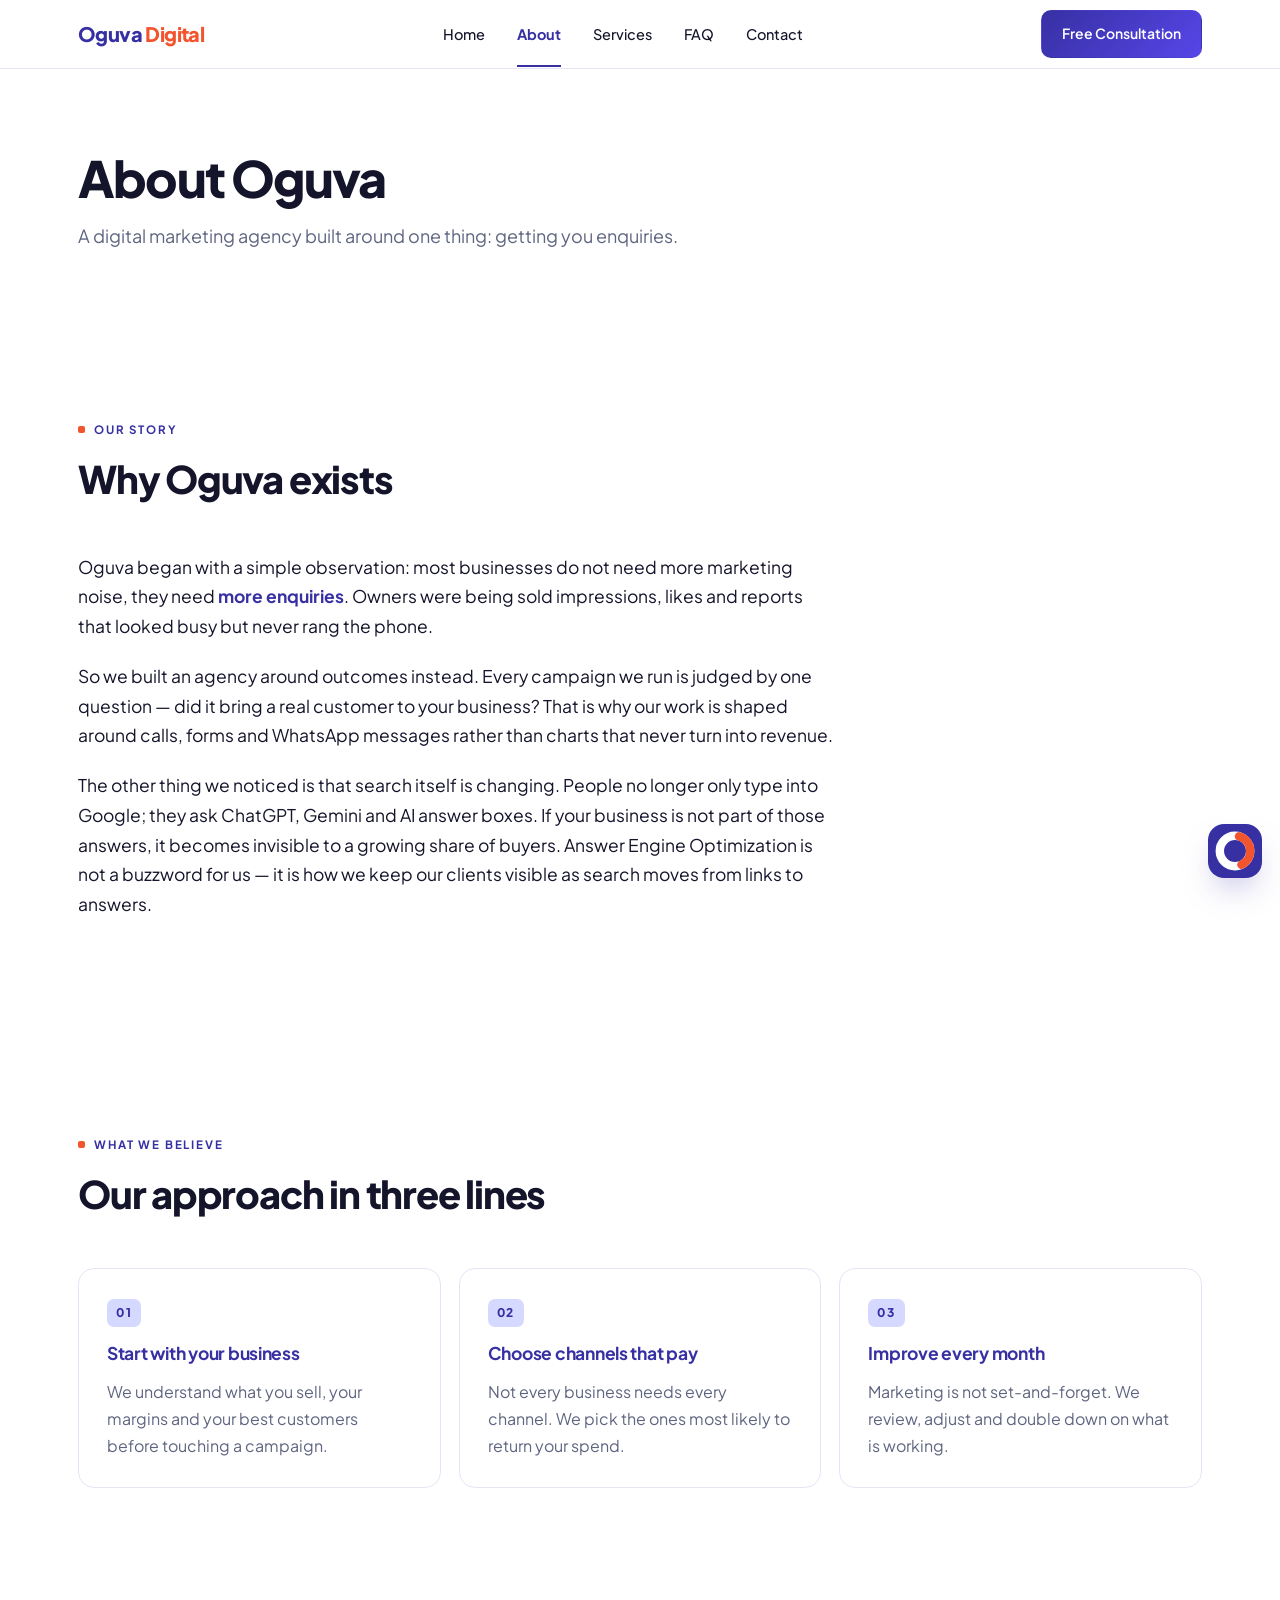
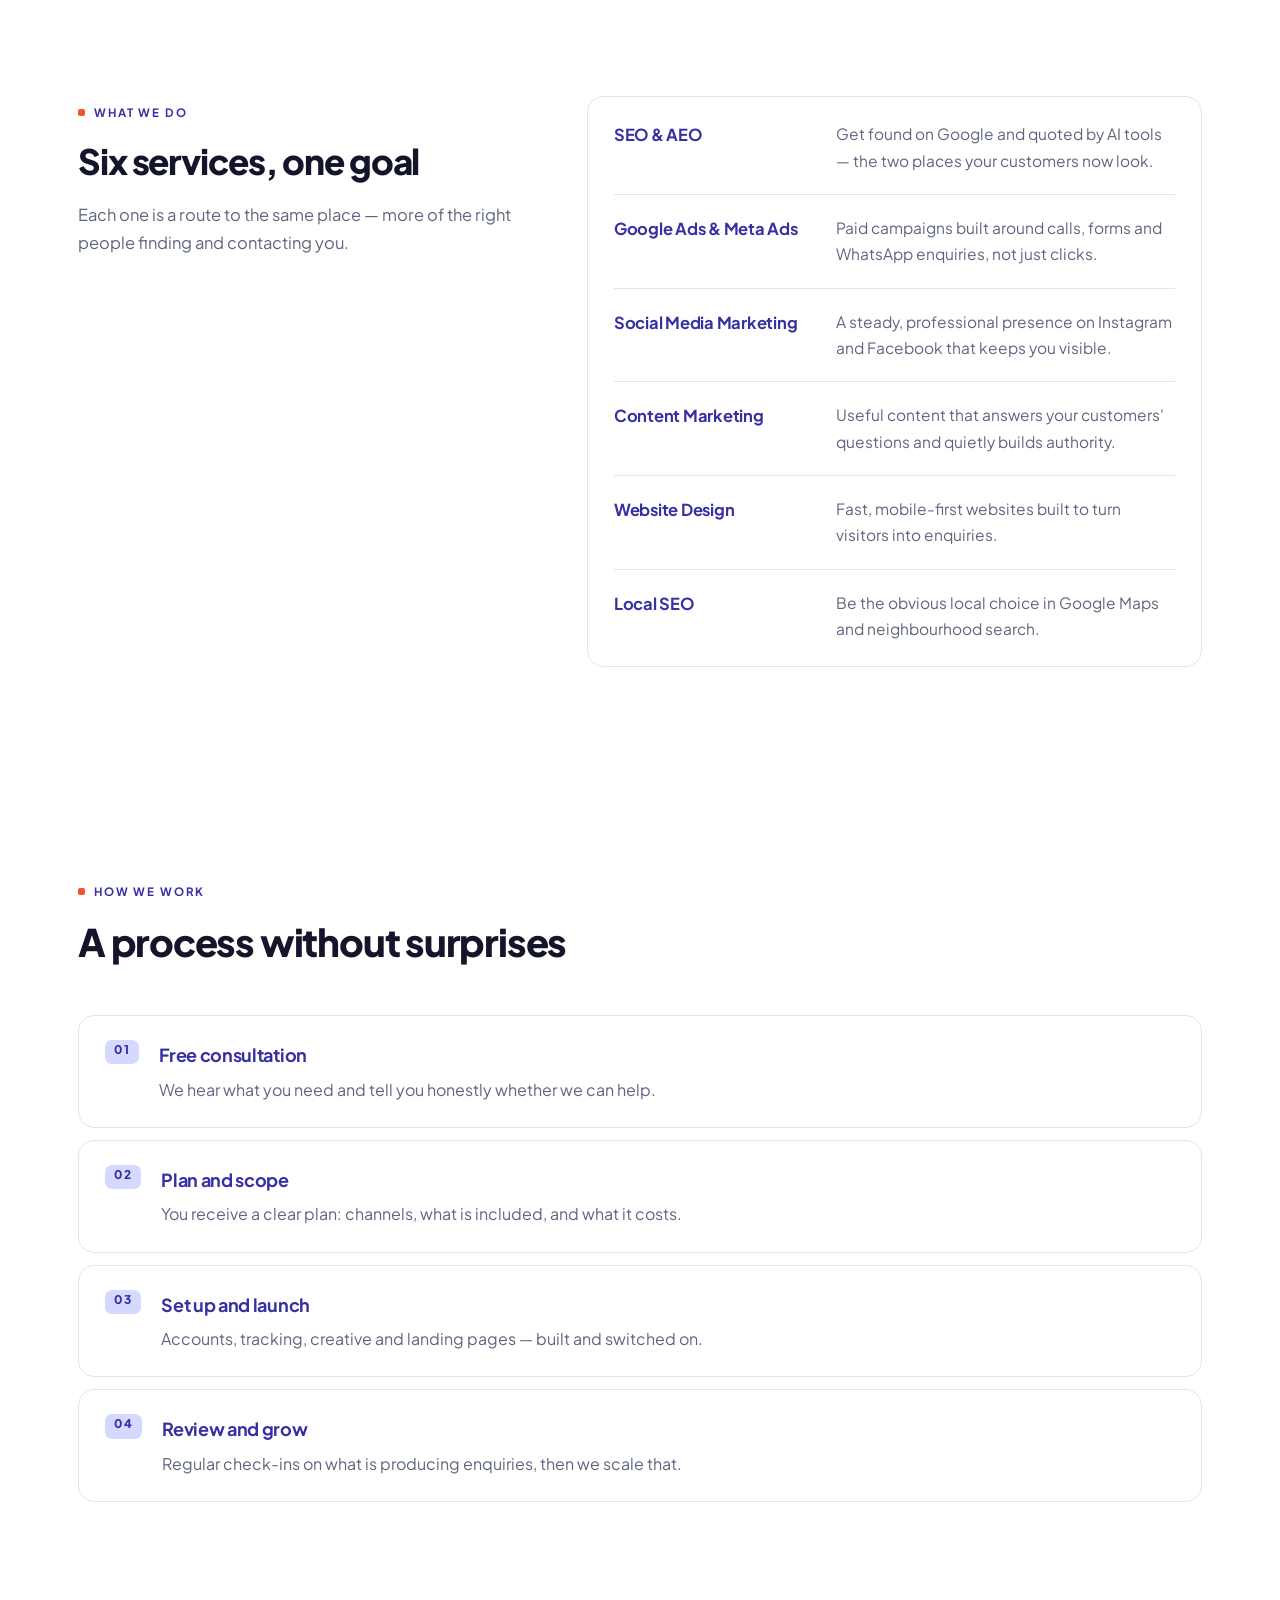
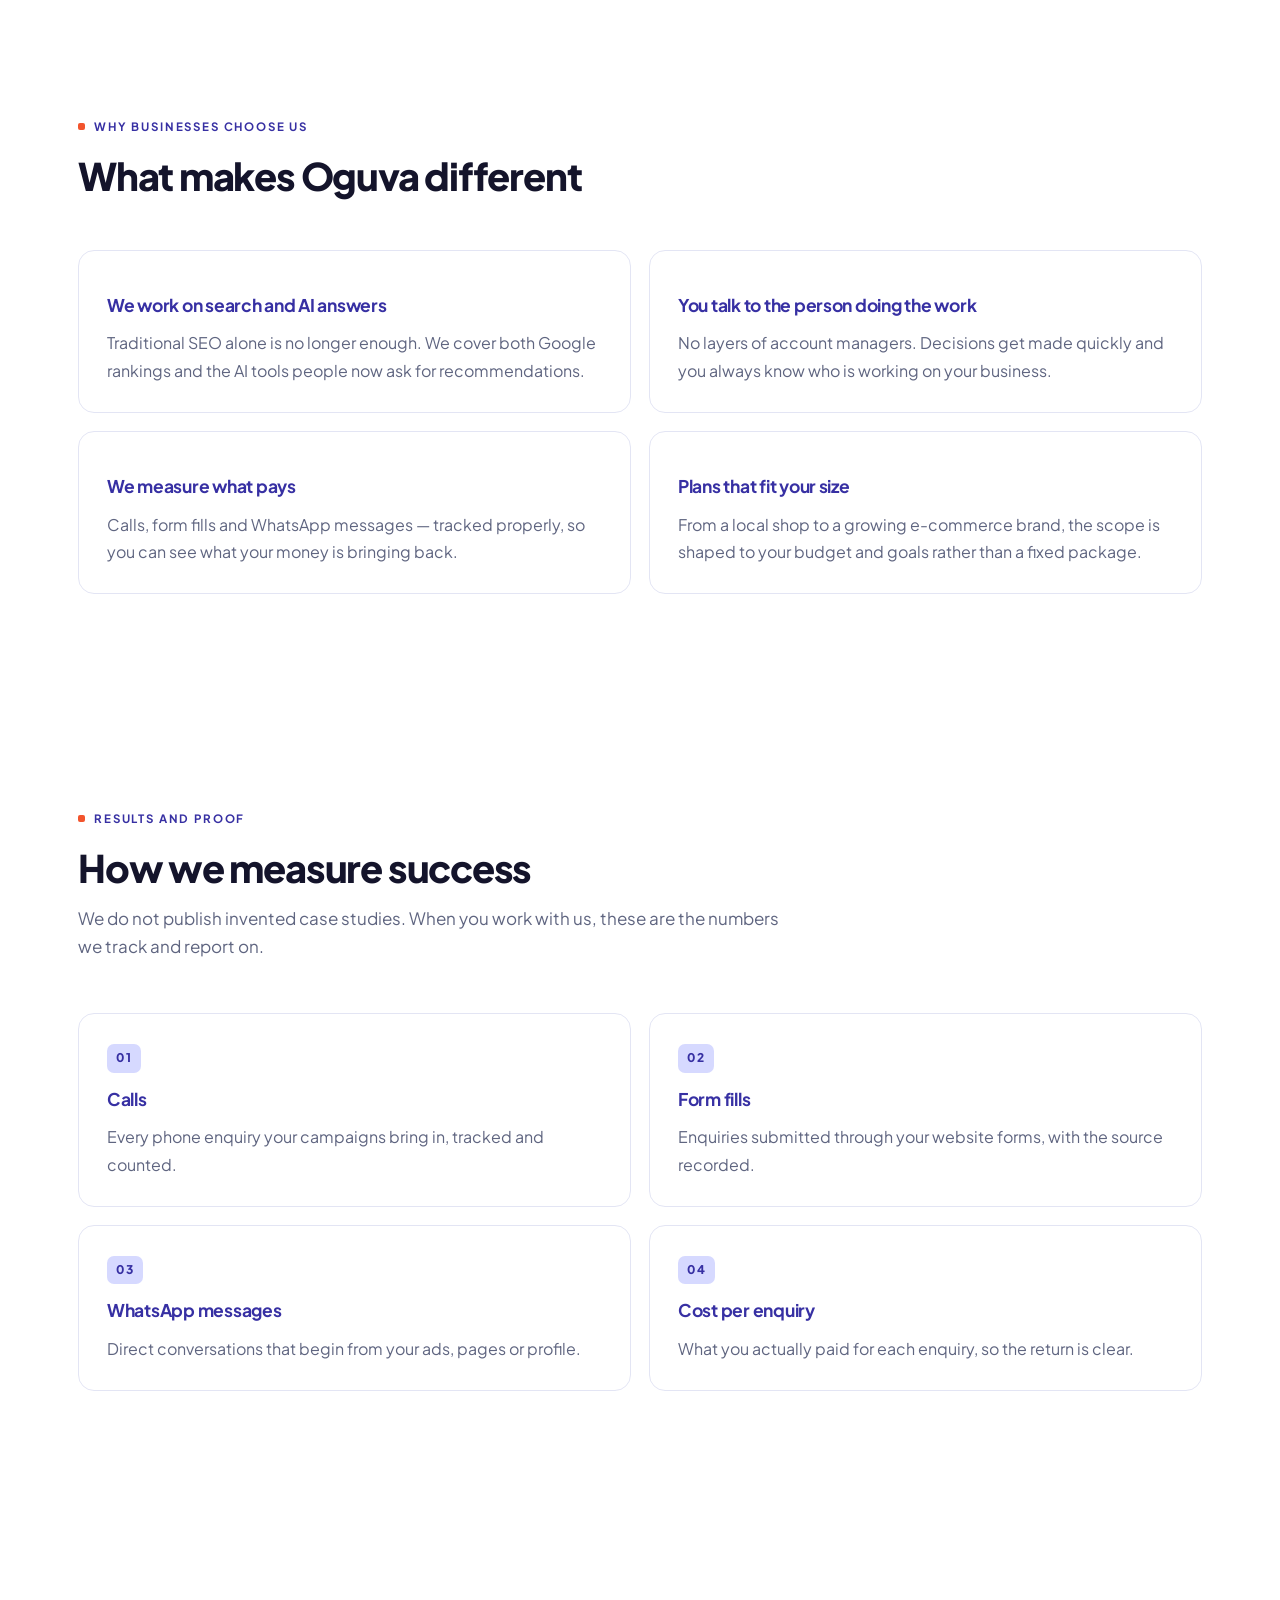
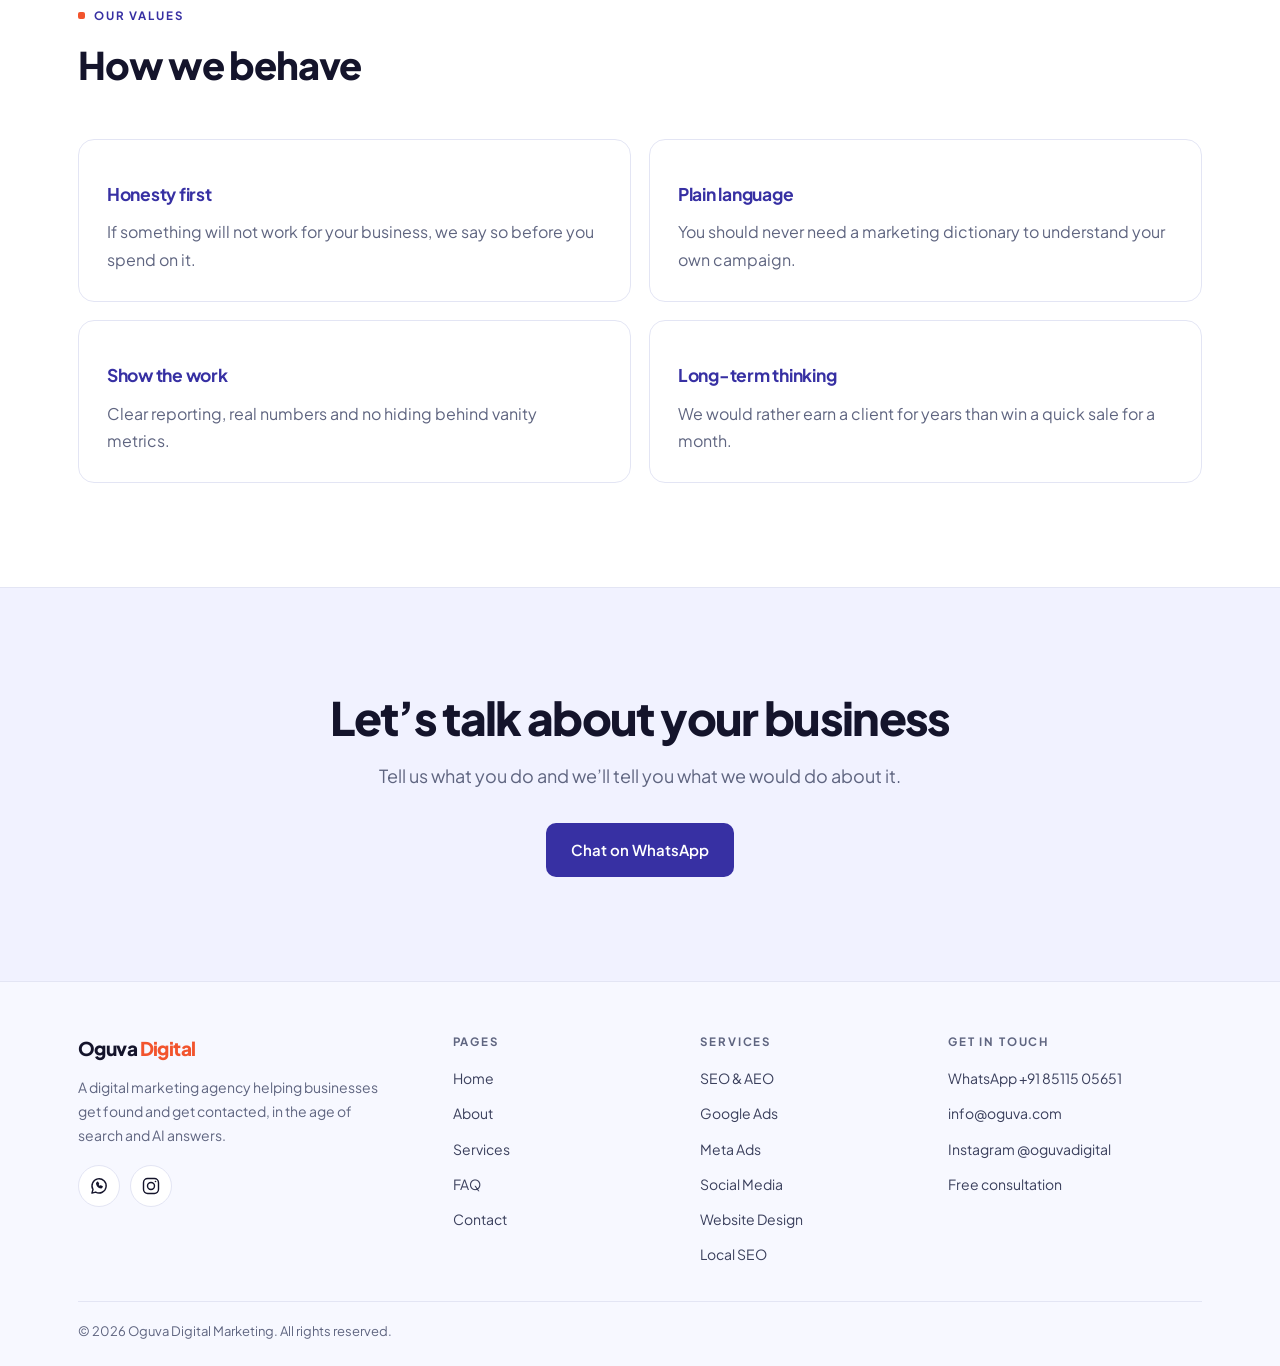
==== about.html @ 9ac82a85 "AI: small logo icon button, WhatsApp -> email, push closing details by email" ====
<!DOCTYPE html>
<html lang="en">
<head>
<!-- Google tag (gtag.js) -->
<script async src="https://www.googletagmanager.com/gtag/js?id=G-5T7Y8QN2Y7"></script>
<script>window.dataLayer=window.dataLayer||[];function gtag(){dataLayer.push(arguments);}gtag('js',new Date());gtag('config','G-5T7Y8QN2Y7');</script>

<meta charset="UTF-8">
<meta name="viewport" content="width=device-width, initial-scale=1.0">
<meta name="color-scheme" content="light">
<meta name="supported-color-schemes" content="light">
<title>About Oguva | Digital Marketing Agency</title>
<meta name="description" content="Learn about Oguva, a digital marketing agency helping businesses get more enquiries with SEO, Google Ads, Social Media and AEO.">
<meta name="robots" content="index, follow">
<link rel="canonical" href="https://oguva.com/about">
<meta name="theme-color" content="#FFFFFF">
<link rel="icon" type="image/svg+xml" href="data:image/svg+xml,%3Csvg xmlns='http://www.w3.org/2000/svg' viewBox='0 0 64 64'%3E%3Crect width='64' height='64' rx='14' fill='%233730A3'/%3E%3Ctext x='32' y='45' font-family='Arial' font-size='40' font-weight='700' text-anchor='middle' fill='%23fff'%3EO%3C/text%3E%3C/svg%3E">
<meta property="og:type" content="website">
<meta property="og:site_name" content="Oguva Digital Marketing">
<meta property="og:title" content="About Oguva | Digital Marketing Agency">
<meta property="og:description" content="Digital marketing that brings real enquiries — SEO, Google Ads, Social Media and AEO.">
<meta property="og:url" content="https://oguva.com/about">
<meta property="og:image" content="https://oguva.com/og-image.png">
<meta property="og:image:width" content="1200">
<meta property="og:image:height" content="630">
<meta property="og:image:alt" content="Oguva Digital Marketing — digital marketing that brings real enquiries">
<meta name="twitter:image" content="https://oguva.com/og-image.png">
<meta name="twitter:card" content="summary_large_image">
<meta name="twitter:title" content="About Oguva | Digital Marketing Agency">
<meta name="twitter:description" content="Digital marketing that brings real enquiries — SEO, Google Ads, Social Media and AEO.">


<script>document.documentElement.className += ' js';</script>
<style>
@font-face{font-family:'Plus Jakarta Sans';font-style:normal;font-weight:200 800;font-display:swap;src:url([data-uri]) format('woff2');}
:root{
  --green:#3730A3;        /* black - primary */
  --green-2:#4F46E5;      /* hover */
  --pista:#D6D9FF;        /* light grey accent */
  --pista-soft:#EEF0FF;   /* grey tint */
  --cream:#FFFFFF;        /* page background */
  --cream-2:#F7F8FF;
  --ink:#14142B;
  --muted:#5F6580;
  --line:#E3E5F4;
  --coral:#F2542D;
  --white:#FFFFFF;
  --maxw:1180px;
  --r:16px;
  --shadow:0 18px 44px -30px rgba(40,34,140,.38);
  color-scheme:light;
}
*{margin:0;padding:0;box-sizing:border-box}
html{scroll-behavior:smooth;background:#FFFFFF;color-scheme:light}
body{font-family:'Plus Jakarta Sans',system-ui,-apple-system,'Segoe UI',Roboto,sans-serif;color:var(--ink);background:var(--cream);line-height:1.7;-webkit-font-smoothing:antialiased;text-rendering:optimizeLegibility;overflow-x:hidden}
img{max-width:100%;height:auto;display:block}
a{color:inherit}
.wrap{max-width:var(--maxw);margin:0 auto;padding:0 28px}
.page{display:none}

/* ---------- nav ---------- */
.nav{position:sticky;top:0;z-index:60;background:var(--cream);border-bottom:1px solid var(--line);transition:box-shadow .3s}
.nav.scrolled{box-shadow:0 10px 28px -26px rgba(55,48,163,.55)}
.nav-in{display:flex;align-items:center;justify-content:space-between;height:68px;max-width:var(--maxw);margin:0 auto;padding:0 28px;gap:20px}
.brand{font-weight:800;font-size:20px;letter-spacing:-.03em;color:var(--green);text-decoration:none;white-space:nowrap}
.brand i{font-style:normal;color:var(--coral)}
.links{display:flex;gap:32px;list-style:none;align-items:center}
.links a{color:var(--ink);text-decoration:none;font-size:14.5px;font-weight:500;transition:color .2s;white-space:nowrap;position:relative}
.links a:hover{color:var(--green)}
.links a.active{color:var(--green);font-weight:700}
.links a.active::after{content:"";position:absolute;left:0;right:0;bottom:-24px;height:2px;background:var(--green)}
.m-cta{display:none}
.burger{display:none}

/* ---------- buttons ---------- */
.btn{display:inline-flex;align-items:center;justify-content:center;gap:9px;padding:13px 24px;border-radius:10px;font-weight:600;font-size:15px;text-decoration:none;border:1px solid transparent;cursor:pointer;font-family:inherit;transition:background .2s,color .2s,border-color .2s,transform .2s,box-shadow .2s}
.btn-primary{background:linear-gradient(135deg,#3730A3,#5646E8);color:#fff}
.btn-primary:hover{background:linear-gradient(135deg,#4338CA,#6B5CF0);transform:translateY(-1px);box-shadow:0 14px 30px -18px rgba(55,48,163,.7)}
.btn-ghost{background:var(--white);border-color:var(--line);color:var(--green)}
.btn-ghost:hover{background:var(--pista-soft);border-color:var(--pista);transform:translateY(-1px)}
.btn-light{background:var(--green);color:#fff}
.btn-light:hover{background:var(--green-2);transform:translateY(-1px);box-shadow:0 14px 30px -18px rgba(0,0,0,.6)}
.btns{display:flex;gap:12px;flex-wrap:wrap}

/* ---------- hero ---------- */
.hero{padding:82px 0 52px}
.hero-grid{display:grid;grid-template-columns:1.04fr .96fr;gap:62px;align-items:center}
.eyebrow{display:inline-flex;align-items:center;gap:9px;font-size:11.5px;font-weight:700;letter-spacing:.16em;text-transform:uppercase;color:var(--green);margin-bottom:18px}
.eyebrow::before{content:"";width:7px;height:7px;border-radius:2px;background:var(--coral);display:block}
h1.display{font-size:clamp(36px,5vw,60px);line-height:1.05;letter-spacing:-.036em;font-weight:800;color:var(--ink)}
.hero p.lead{font-size:18px;color:var(--muted);max-width:520px;margin:22px 0 32px}
.hero-photo{position:relative;padding:7px;border-radius:24px;background:var(--white);border:1px solid var(--line);box-shadow:var(--shadow);will-change:transform}
.hero-photo img{width:100%;height:auto;border-radius:18px}

/* ---------- trust strip ---------- */
.strip{padding:0 0 8px}
.strip-card{max-width:var(--maxw);margin:-36px auto 0;padding:0 28px;position:relative;z-index:5}
.strip-row{display:grid;grid-template-columns:repeat(4,1fr);background:var(--white);border:1px solid var(--line);border-radius:var(--r);box-shadow:var(--shadow);overflow:hidden}
.strip-row>div{padding:26px 20px;text-align:center;border-right:1px solid var(--line)}
.strip-row>div:last-child{border-right:0}
.strip-row b{display:block;font-size:23px;font-weight:800;letter-spacing:-.03em;color:var(--green)}
.strip-row span{color:var(--muted);font-size:13.5px}
.strip-note{max-width:var(--maxw);margin:16px auto 0;padding:0 28px;font-size:13px;color:var(--muted);text-align:center}

/* ---------- sections ---------- */
.section{padding:104px 0}
.sec-head{max-width:720px;margin-bottom:52px}
.sec-head.center{margin:0 auto 52px;text-align:center}
.sec-head h2{font-size:clamp(26px,3.1vw,38px);line-height:1.14;letter-spacing:-.032em;font-weight:800;color:var(--ink)}
.sec-head p{color:var(--muted);margin-top:14px;font-size:17px}
.split{display:grid;grid-template-columns:.85fr 1.15fr;gap:54px}
.split h2{font-size:clamp(25px,2.9vw,35px);line-height:1.15;letter-spacing:-.032em;font-weight:800;color:var(--ink)}

/* ---------- service list ---------- */
.svc-list{list-style:none;background:var(--white);border:1px solid var(--line);border-radius:var(--r);padding:4px 26px}
.svc-list li{border-bottom:1px solid var(--line)}
.svc-list li:last-child{border-bottom:0}
.svc-list a{display:grid;grid-template-columns:200px 1fr;gap:22px;padding:20px 0;text-decoration:none;color:inherit;transition:padding-left .3s}
.svc-list a:hover{padding-left:8px}
.svc-list h3{font-size:16.5px;font-weight:700;letter-spacing:-.015em;color:var(--green)}
.svc-list p{color:var(--muted);font-size:15.5px}

/* ---------- service tabs (one service at a time) ---------- */
.svc-tabs{display:flex;flex-wrap:wrap;gap:10px;margin-bottom:24px}
.svc-tab{font-family:inherit;font-size:14.5px;font-weight:600;padding:11px 18px;border-radius:999px;border:1px solid var(--line);background:var(--white);color:var(--ink);cursor:pointer;transition:background .2s,color .2s,border-color .2s,transform .2s}
.svc-tab:hover{background:var(--pista-soft);border-color:var(--pista);transform:translateY(-1px)}
.svc-tab.active{background:var(--green);color:#fff;border-color:var(--green)}
.svc-panel{display:none;background:var(--white);border:1px solid var(--line);border-radius:var(--r);padding:34px;box-shadow:var(--shadow)}
.svc-panel.active{display:block;animation:panelIn .45s cubic-bezier(.2,.7,.2,1) both}
@keyframes panelIn{from{opacity:0;transform:translateY(12px)}to{opacity:1;transform:none}}
.svc-panel .n,.svc-block .n,.step .n,.block .k{display:inline-block;font-size:12px;font-weight:800;letter-spacing:.14em;color:var(--green);background:var(--pista);border-radius:7px;padding:4px 9px}
.svc-panel h3{font-size:clamp(22px,2.5vw,29px);letter-spacing:-.03em;font-weight:800;margin:14px 0 12px;color:var(--green)}
.svc-panel p{color:var(--muted);max-width:660px;font-size:17px}
.svc-panel ul{list-style:none;display:grid;gap:12px;margin:22px 0 28px}
.svc-panel li{border:1px solid var(--line);border-radius:12px;padding:16px 18px;background:#F7F8FF}
.svc-panel li b{display:block;font-size:15.5px;font-weight:700;color:var(--ink);margin-bottom:5px}
.svc-panel li span{color:var(--muted);font-size:14.5px;line-height:1.65}

/* ---------- steps ---------- */
.steps{display:grid;gap:12px}
.step{display:grid;grid-template-columns:auto 1fr;gap:20px;padding:24px 26px;background:var(--white);border:1px solid var(--line);border-radius:var(--r);transition:box-shadow .3s,transform .3s,border-color .3s}
.step:hover{box-shadow:var(--shadow);transform:translateY(-3px);border-color:var(--pista)}
.step .n{padding-top:0;align-self:start}
.step h3{font-size:18px;letter-spacing:-.018em;margin-bottom:5px;color:var(--green)}
.step p{color:var(--muted)}

/* ---------- blocks ---------- */
.cols2{display:grid;grid-template-columns:1fr 1fr;gap:18px}
.cols3{display:grid;grid-template-columns:repeat(3,1fr);gap:18px}
.block{background:var(--white);border:1px solid var(--line);border-radius:var(--r);padding:28px;transition:box-shadow .3s,transform .3s,border-color .3s}
.block:hover{box-shadow:var(--shadow);transform:translateY(-3px);border-color:var(--pista)}
.block h3{font-size:17.5px;letter-spacing:-.015em;margin:12px 0 9px;color:var(--green)}
.block p{color:var(--muted);font-size:16px}

/* ---------- prose ---------- */
.prose p{color:var(--ink);font-size:17.5px;margin-bottom:20px}
.prose p:last-child{margin-bottom:0}
.prose strong{color:var(--green)}

/* ---------- founder ---------- */
.founder{display:grid;grid-template-columns:220px 1fr;gap:40px;align-items:start;background:var(--white);border:1px solid var(--line);border-radius:var(--r);padding:34px;box-shadow:var(--shadow)}
.founder-photo{width:100%;aspect-ratio:1/1;object-fit:cover;border-radius:14px;border:1px solid var(--line);display:block}
.chip-link{display:inline-flex;align-items:center;gap:8px;margin-top:18px;padding:9px 16px;border:1px solid var(--line);border-radius:999px;text-decoration:none;font-size:14px;font-weight:600;color:var(--green);background:var(--cream);transition:.2s}
.chip-link:hover{background:var(--pista-soft);border-color:var(--pista)}
.chip-link svg{width:16px;height:16px;fill:currentColor}

/* ---------- page header ---------- */
.phead{padding:82px 0 58px}
.phead h1{font-size:clamp(30px,4.1vw,50px);letter-spacing:-.036em;line-height:1.07;font-weight:800;color:var(--ink)}
.phead p{color:var(--muted);font-size:18px;max-width:640px;margin-top:16px}

/* ---------- faq ---------- */
.faq{max-width:840px;display:grid;gap:12px}
.q{background:var(--white);border:1px solid var(--line);border-radius:14px;padding:0 26px;transition:box-shadow .3s,border-color .3s}
.q:hover{border-color:var(--pista)}
.q.open{box-shadow:var(--shadow);border-color:var(--pista)}
.q button{width:100%;background:none;border:0;font-family:inherit;font-size:17.5px;font-weight:700;color:var(--green);padding:22px 0;cursor:pointer;display:flex;justify-content:space-between;gap:20px;text-align:left;letter-spacing:-.018em}
.q .pm{flex:0 0 auto;width:26px;height:26px;border-radius:50%;background:var(--pista);color:var(--green);display:grid;place-items:center;font-weight:700;font-size:17px;transition:transform .3s}
.q.open .pm{transform:rotate(45deg)}
.a{max-height:0;overflow:hidden;transition:max-height .38s cubic-bezier(.2,.7,.2,1)}
.a p{padding:0 0 24px;color:var(--muted);max-width:680px}

/* ---------- contact ---------- */
.contact-grid{display:grid;grid-template-columns:.85fr 1.15fr;gap:54px;align-items:start}
.contact-card{background:var(--white);border:1px solid var(--line);border-radius:var(--r);padding:34px;box-shadow:var(--shadow)}
.cinfo{display:grid;gap:20px;margin-top:28px}
.cinfo b{display:block;font-size:11.5px;letter-spacing:.16em;text-transform:uppercase;color:var(--muted);font-weight:700;margin-bottom:4px}
.cinfo a{text-decoration:none;font-size:17px;font-weight:600;color:var(--green)}
.cinfo a:hover{color:var(--green-2)}
.form label{display:block;font-size:11.5px;font-weight:700;letter-spacing:.12em;text-transform:uppercase;color:var(--muted);margin:18px 0 7px}
.form input,.form textarea{width:100%;padding:13px 15px;border:1px solid var(--line);border-radius:10px;font-size:16.5px;font-family:inherit;color:var(--ink);background:var(--cream);transition:border-color .2s,background .2s,box-shadow .2s}
.form input:focus,.form textarea:focus{outline:none;border-color:var(--green);background:#fff;box-shadow:0 0 0 3px rgba(168,213,186,.45)}
.form textarea{resize:vertical;min-height:96px}
.form .btn{margin-top:26px;width:100%}
.hp{position:absolute;left:-9999px;width:1px;height:1px;opacity:0}
.note{font-size:13px;color:var(--muted);margin-top:13px}

/* ---------- cta band ---------- */
.band{background:#F1F2FF;color:var(--ink);padding:104px 0;text-align:center;border-top:1px solid var(--line)}
.band h2{font-size:clamp(27px,3.7vw,46px);letter-spacing:-.036em;line-height:1.1;font-weight:800;max-width:760px;margin:0 auto 18px}
.band p{color:var(--muted);font-size:18px;margin-bottom:32px}
.band .btns{justify-content:center}

/* ---------- footer ---------- */
.footer{background:#F7F8FF;border-top:1px solid var(--line);color:var(--ink);padding:50px 0 24px}
.fgrid{display:grid;grid-template-columns:1.6fr 1fr 1fr 1.2fr;gap:36px}
.footer h4{font-size:11.5px;letter-spacing:.16em;text-transform:uppercase;color:var(--muted);margin-bottom:13px;font-weight:700}
.footer ul{list-style:none;display:grid;gap:8px}
.footer a{color:#3A3F5C;text-decoration:none;font-size:14px;transition:color .2s}
.footer a:hover{color:var(--green)}
.fbrand{font-weight:800;font-size:19px;letter-spacing:-.03em;margin-bottom:12px;color:var(--ink)}
.fbrand i{font-style:normal;color:var(--coral)}
.fabout{color:var(--muted);font-size:14px;max-width:300px}
.fbot{border-top:1px solid var(--line);margin-top:34px;padding-top:18px;display:flex;justify-content:space-between;gap:14px;flex-wrap:wrap;color:var(--muted);font-size:13px}

/* ---------- bottom tab bar ---------- */
.tabbar{display:none}

/* ---------- motion ---------- */
.js .reveal{opacity:0;transform:translateY(20px);transition:opacity .8s cubic-bezier(.2,.7,.2,1),transform .8s cubic-bezier(.2,.7,.2,1)}
.js .reveal.in{opacity:1;transform:none}
.page-anim{animation:pageIn .5s cubic-bezier(.2,.7,.2,1) both}
@keyframes pageIn{from{opacity:0;transform:translateY(10px)}to{opacity:1;transform:none}}
@media (prefers-reduced-motion:reduce){
  .js .reveal{opacity:1;transform:none;transition:none}
  .page-anim{animation:none}
  .svc-panel.active{animation:none}
  html{scroll-behavior:auto}
}

/* ---------- responsive ---------- */
@media (max-width:1000px){
  .hero-grid{grid-template-columns:1fr;gap:44px}
  .split,.contact-grid{grid-template-columns:1fr;gap:34px}
  .cols3{grid-template-columns:1fr 1fr}
  .fgrid{grid-template-columns:1fr 1fr}
}
@media (max-width:768px){
  .hero{padding:54px 0 40px}
  .section{padding:70px 0}
  .band{padding:76px 0}
  .cols2,.cols3{grid-template-columns:1fr}
  .strip-row{grid-template-columns:1fr 1fr}
  .strip-row>div:nth-child(2n){border-right:0}
  .strip-row>div:nth-child(-n+2){border-bottom:1px solid var(--line)}
  .svc-list{padding:2px 20px}
  .svc-list a{grid-template-columns:1fr;gap:5px}
  .svc-tab{font-size:13.5px;padding:9px 14px}
  .svc-panel{padding:24px 20px}
  .step{grid-template-columns:auto 1fr;gap:14px;padding:20px}
  .founder{grid-template-columns:1fr;gap:24px;padding:24px 20px}
  .founder-photo{max-width:180px}
  .contact-card{padding:24px 20px}
  .q{padding:0 20px}
  .links{display:none}
  .burger{display:none}
  .nav .cta-btn{display:inline-flex;padding:9px 15px;font-size:13.5px}
  .nav-in{height:60px}
  .brand{font-size:18px}
  body{padding-bottom:74px}
  .tabbar{display:grid;grid-template-columns:repeat(5,1fr);position:fixed;left:0;right:0;bottom:0;z-index:70;background:var(--cream);border-top:1px solid var(--line);padding:7px 4px calc(7px + env(safe-area-inset-bottom))}
  .tabbar a{display:flex;flex-direction:column;align-items:center;gap:3px;text-decoration:none;color:var(--muted);font-size:10px;font-weight:500;padding:3px 0;transition:color .2s}
  .tabbar a.active{color:var(--green);font-weight:700}
  .tabbar svg{width:23px;height:23px;stroke:currentColor;fill:none;stroke-width:1.7;stroke-linecap:round;stroke-linejoin:round;transition:stroke-width .2s}
  .tabbar a.active svg{stroke-width:2.2}
  .fgrid{grid-template-columns:1fr 1fr;gap:26px 18px}
  .fgrid>div:first-child{grid-column:1/-1}
  .fgrid>div:last-child{grid-column:1/-1}
  .footer{padding:40px 0 20px}
  .footer ul{gap:7px}
  .fbot{margin-top:26px;padding-top:16px}
}


.vid-grid{display:grid;grid-template-columns:1fr auto;gap:64px;align-items:center}
.vid-copy h2{font-size:clamp(26px,3.1vw,38px);line-height:1.14;letter-spacing:-.032em;font-weight:800;color:var(--ink);margin:14px 0}
.vid-copy p{color:var(--muted);font-size:17px;margin-bottom:28px;max-width:440px}
.vid-box{width:min(340px,100%);aspect-ratio:9/16;border-radius:32px;overflow:hidden;box-shadow:var(--shadow);border:1px solid var(--line);background:#14142B}
.vid-box video{width:100%;height:100%;object-fit:cover;display:block}
@media(max-width:860px){.vid-grid{grid-template-columns:1fr;gap:34px;justify-items:center;text-align:center}.vid-copy p{margin-left:auto;margin-right:auto}}
#ai-btn{position:fixed;right:18px;bottom:22px;z-index:900;border:0;padding:0;background:none;cursor:pointer;line-height:0;border-radius:18px;box-shadow:0 16px 34px -14px rgba(55,48,163,.6);transition:transform .18s}
#ai-btn:hover{transform:translateY(-2px)}#ai-btn svg{display:block;border-radius:16px}
#ai-panel{position:fixed;right:20px;bottom:92px;z-index:901;width:min(390px,calc(100vw - 24px));height:min(580px,calc(100vh - 140px));background:#fff;border:1px solid var(--line);border-radius:24px;box-shadow:0 30px 80px -30px rgba(40,34,140,.5);display:none;flex-direction:column;overflow:hidden}
#ai-panel.open{display:flex}
.ai-h{padding:16px 18px;background:#F7F8FF;border-bottom:1px solid var(--line);display:flex;justify-content:space-between;align-items:center;font-weight:800}
.ai-h small{display:block;font-weight:500;color:var(--muted);font-size:12px;margin-top:2px}
.ai-h button{border:0;background:none;font-size:26px;cursor:pointer;color:var(--muted);line-height:1}
#ai-log{flex:1;overflow:auto;padding:16px;display:flex;flex-direction:column;gap:10px}
.ai-m{max-width:86%;padding:11px 14px;border-radius:16px;font-size:14.5px;line-height:1.5;white-space:pre-wrap}
.ai-m.bot{background:#F1F2FF;align-self:flex-start;border-bottom-left-radius:4px}
.ai-m.me{background:linear-gradient(135deg,#3730A3,#5646E8);color:#fff;align-self:flex-end;border-bottom-right-radius:4px}
.ai-q{display:flex;flex-wrap:wrap;gap:8px}
.ai-q button{border:1px solid var(--line);background:#fff;border-radius:999px;padding:8px 12px;font-family:inherit;font-weight:600;font-size:13px;color:var(--green);cursor:pointer}
#ai-form{display:flex;gap:8px;padding:12px;border-top:1px solid var(--line)}
#ai-in{flex:1;min-width:0;border:1px solid var(--line);border-radius:14px;padding:12px 14px;font-family:inherit;font-size:16px;outline:0}
#ai-in:focus{border-color:var(--green-2)}
#ai-form button{border:0;border-radius:14px;background:var(--green);color:#fff;padding:0 18px;font-family:inherit;font-weight:700;cursor:pointer}
#ai-wa{padding:10px 12px 0}#ai-plan{width:100%;border:0;border-radius:14px;background:#25D366;color:#fff;font-family:inherit;font-weight:700;font-size:14px;padding:11px 12px;cursor:pointer}#ai-plan:hover{filter:brightness(.95)}.ai-n{font-size:11.5px;color:var(--muted);text-align:center;padding:0 12px 10px}
@media(max-width:860px){#ai-btn{bottom:92px;right:16px}#ai-panel{right:12px;bottom:158px;height:min(560px,calc(100vh - 230px))}}
.fsocial{display:flex;gap:10px;margin-top:18px}
.fsocial a{width:42px;height:42px;border-radius:50%;border:1px solid var(--line);background:#fff;display:inline-flex;align-items:center;justify-content:center;color:var(--ink);transition:background .2s,color .2s,border-color .2s,transform .2s}
.fsocial a:hover{background:var(--green);color:#fff;border-color:var(--green);transform:translateY(-2px)}
.fsocial svg{width:20px;height:20px;fill:none;stroke:currentColor;stroke-width:1.7;stroke-linecap:round;stroke-linejoin:round}
</style>
</head>
<body data-cur="about">
    <nav class="nav" id="nav">
        <div class="nav-in">
            <a class="brand" href="/" data-page="home">Oguva<i> Digital</i></a>
            <ul class="links" id="navlinks">
                <li><a href="/" data-page="home">Home</a></li>
                <li><a href="/about" data-page="about">About</a></li>
                <li><a href="/services" data-page="services">Services</a></li>
                <li><a href="/faq" data-page="faq">FAQ</a></li>
                <li><a href="/contact" data-page="contact">Contact</a></li>
                <li class="m-cta"><a href="https://wa.me/918511505651" target="_blank">Free Consultation</a></li>
            </ul>
            <a href="https://wa.me/918511505651" class="btn btn-primary cta-btn" target="_blank" style="padding:11px 20px;font-size:14px">Free Consultation</a>
            <button class="burger" type="button" aria-label="Open menu" aria-expanded="false" aria-controls="navlinks"><span></span><span></span><span></span></button>
        </div>
    </nav>

<main>
<div class="page" id="page-about" style="display:block">
        <header class="phead">
            <div class="wrap">
                <h1>About Oguva</h1>
                <p>A digital marketing agency built around one thing: getting you enquiries.</p>
            </div>
        </header>

        <section class="section">
            <div class="wrap">
                <div class="sec-head reveal"><span class="eyebrow">Our story</span><h2>Why Oguva exists</h2></div>
                <div class="prose reveal" style="max-width:760px">
                    <p>Oguva began with a simple observation: most businesses do not need more marketing noise, they need <strong>more enquiries</strong>. Owners were being sold impressions, likes and reports that looked busy but never rang the phone.</p>
                    <p>So we built an agency around outcomes instead. Every campaign we run is judged by one question &mdash; did it bring a real customer to your business? That is why our work is shaped around calls, forms and WhatsApp messages rather than charts that never turn into revenue.</p>
                    <p>The other thing we noticed is that search itself is changing. People no longer only type into Google; they ask ChatGPT, Gemini and AI answer boxes. If your business is not part of those answers, it becomes invisible to a growing share of buyers. Answer Engine Optimization is not a buzzword for us &mdash; it is how we keep our clients visible as search moves from links to answers.</p>
                </div>
            </div>
        </section>

        <section class="section soft">
            <div class="wrap">
                <div class="sec-head reveal"><span class="eyebrow">What we believe</span><h2>Our approach in three lines</h2></div>
                <div class="cols3">
                    <div class="block reveal"><span class="k">01</span><h3>Start with your business</h3><p>We understand what you sell, your margins and your best customers before touching a campaign.</p></div>
                    <div class="block reveal"><span class="k">02</span><h3>Choose channels that pay</h3><p>Not every business needs every channel. We pick the ones most likely to return your spend.</p></div>
                    <div class="block reveal"><span class="k">03</span><h3>Improve every month</h3><p>Marketing is not set-and-forget. We review, adjust and double down on what is working.</p></div>
                </div>
            </div>
        </section>

        <section class="section">
            <div class="wrap split">
                <div class="reveal"><span class="eyebrow">What we do</span><h2>Six services, one goal</h2><p style="color:var(--muted);margin-top:20px;font-size:16.5px">Each one is a route to the same place &mdash; more of the right people finding and contacting you.</p></div>
                <ul class="svc-list reveal">
                    <li><a href="/services#seo" data-page="services" data-svc="seo"><h3>SEO &amp; AEO</h3><p>Get found on Google and quoted by AI tools — the two places your customers now look.</p></a></li>
                    <li><a href="/services#ads" data-page="services" data-svc="ads"><h3>Google Ads &amp; Meta Ads</h3><p>Paid campaigns built around calls, forms and WhatsApp enquiries, not just clicks.</p></a></li>
                    <li><a href="/services#social" data-page="services" data-svc="social"><h3>Social Media Marketing</h3><p>A steady, professional presence on Instagram and Facebook that keeps you visible.</p></a></li>
                    <li><a href="/services#content" data-page="services" data-svc="content"><h3>Content Marketing</h3><p>Useful content that answers your customers' questions and quietly builds authority.</p></a></li>
                    <li><a href="/services#web" data-page="services" data-svc="web"><h3>Website Design</h3><p>Fast, mobile-first websites built to turn visitors into enquiries.</p></a></li>
                    <li><a href="/services#local" data-page="services" data-svc="local"><h3>Local SEO</h3><p>Be the obvious local choice in Google Maps and neighbourhood search.</p></a></li>
                </ul>
            </div>
        </section>

        <section class="section soft">
            <div class="wrap">
                <div class="sec-head reveal"><span class="eyebrow">How we work</span><h2>A process without surprises</h2></div>
                <div class="steps reveal">
                    <div class="step"><div class="n">01</div><div><h3>Free consultation</h3><p>We hear what you need and tell you honestly whether we can help.</p></div></div>
                    <div class="step"><div class="n">02</div><div><h3>Plan and scope</h3><p>You receive a clear plan: channels, what is included, and what it costs.</p></div></div>
                    <div class="step"><div class="n">03</div><div><h3>Set up and launch</h3><p>Accounts, tracking, creative and landing pages &mdash; built and switched on.</p></div></div>
                    <div class="step"><div class="n">04</div><div><h3>Review and grow</h3><p>Regular check-ins on what is producing enquiries, then we scale that.</p></div></div>
                </div>
            </div>
        </section>

        <section class="section">
            <div class="wrap">
                <div class="sec-head reveal"><span class="eyebrow">Why businesses choose us</span><h2>What makes Oguva different</h2></div>
                <div class="cols2">
                    <div class="block reveal"><h3>We work on search and AI answers</h3><p>Traditional SEO alone is no longer enough. We cover both Google rankings and the AI tools people now ask for recommendations.</p></div>
                    <div class="block reveal"><h3>You talk to the person doing the work</h3><p>No layers of account managers. Decisions get made quickly and you always know who is working on your business.</p></div>
                    <div class="block reveal"><h3>We measure what pays</h3><p>Calls, form fills and WhatsApp messages &mdash; tracked properly, so you can see what your money is bringing back.</p></div>
                    <div class="block reveal"><h3>Plans that fit your size</h3><p>From a local shop to a growing e-commerce brand, the scope is shaped to your budget and goals rather than a fixed package.</p></div>
                </div>
            </div>
        </section>

        <section class="section">
            <div class="wrap">
                <div class="sec-head reveal">
                    <span class="eyebrow">Results and proof</span>
                    <h2>How we measure success</h2>
                    <p>We do not publish invented case studies. When you work with us, these are the numbers we track and report on.</p>
                </div>
                <div class="cols2">
                    <div class="block reveal"><span class="k">01</span><h3>Calls</h3><p>Every phone enquiry your campaigns bring in, tracked and counted.</p></div>
                    <div class="block reveal"><span class="k">02</span><h3>Form fills</h3><p>Enquiries submitted through your website forms, with the source recorded.</p></div>
                    <div class="block reveal"><span class="k">03</span><h3>WhatsApp messages</h3><p>Direct conversations that begin from your ads, pages or profile.</p></div>
                    <div class="block reveal"><span class="k">04</span><h3>Cost per enquiry</h3><p>What you actually paid for each enquiry, so the return is clear.</p></div>
                </div>
            </div>
        </section>

                <section class="section">
            <div class="wrap">
                <div class="sec-head reveal"><span class="eyebrow">Our values</span><h2>How we behave</h2></div>
                <div class="cols2">
                    <div class="block reveal"><h3>Honesty first</h3><p>If something will not work for your business, we say so before you spend on it.</p></div>
                    <div class="block reveal"><h3>Plain language</h3><p>You should never need a marketing dictionary to understand your own campaign.</p></div>
                    <div class="block reveal"><h3>Show the work</h3><p>Clear reporting, real numbers and no hiding behind vanity metrics.</p></div>
                    <div class="block reveal"><h3>Long-term thinking</h3><p>We would rather earn a client for years than win a quick sale for a month.</p></div>
                </div>
            </div>
        </section>

        <section class="band">
            <div class="wrap reveal">
                <h2>Let&rsquo;s talk about your business</h2>
                <p>Tell us what you do and we&rsquo;ll tell you what we would do about it.</p>
                <div class="btns"><a class="btn btn-light" href="https://wa.me/918511505651" target="_blank">Chat on WhatsApp</a></div>
            </div>
        </section>
</div>
</main>

    <footer class="footer">
        <div class="wrap">
            <div class="fgrid">
                <div>
                    <div class="fbrand">Oguva<i> Digital</i></div>
                    <p class="fabout">A digital marketing agency helping businesses get found and get contacted, in the age of search and AI answers.</p>
                    <div class="fsocial"><a href="https://wa.me/918511505651" target="_blank" rel="noopener" aria-label="Chat with Oguva on WhatsApp"><svg viewBox="0 0 24 24" aria-hidden="true"><path d="M3.5 20.5l1.3-4.3A8.5 8.5 0 1 1 8 19.3z"/><path d="M9.2 8.6c.2 2.6 2.6 5.1 5.4 5.6l1.2-1.3-2-1-.9.8c-1-.4-1.9-1.3-2.3-2.3l.8-.9-1-2z"/></svg></a><a href="https://www.instagram.com/oguvadigital" target="_blank" rel="noopener" aria-label="Oguva on Instagram"><svg viewBox="0 0 24 24" aria-hidden="true"><rect x="3" y="3" width="18" height="18" rx="5"/><circle cx="12" cy="12" r="4.2"/><circle cx="17.4" cy="6.6" r="1" fill="currentColor" stroke="none"/></svg></a></div>
                </div>
                <div>
                    <h4>Pages</h4>
                    <ul>
                        <li><a href="/" data-page="home">Home</a></li>
                        <li><a href="/about" data-page="about">About</a></li>
                        <li><a href="/services" data-page="services">Services</a></li>
                        <li><a href="/faq" data-page="faq">FAQ</a></li>
                        <li><a href="/contact" data-page="contact">Contact</a></li>
                    </ul>
                </div>
                <div>
                    <h4>Services</h4>
                    <ul>
                        <li><a href="/services#seo" data-page="services" data-svc="seo">SEO &amp; AEO</a></li>
                        <li><a href="/services" data-page="services">Google Ads</a></li>
                        <li><a href="/services" data-page="services">Meta Ads</a></li>
                        <li><a href="/services" data-page="services">Social Media</a></li>
                        <li><a href="/services#web" data-page="services" data-svc="web">Website Design</a></li>
                        <li><a href="/services#local" data-page="services" data-svc="local">Local SEO</a></li>
                    </ul>
                </div>
                <div>
                    <h4>Get in touch</h4>
                    <ul>
                        <li><a href="https://wa.me/918511505651" target="_blank">WhatsApp +91 85115 05651</a></li>
                        <li><a href="mailto:info@oguva.com">info@oguva.com</a></li>
                        <li><a href="https://www.instagram.com/oguvadigital" target="_blank" rel="noopener">Instagram @oguvadigital</a></li>
                        <li><a href="/contact" data-page="contact">Free consultation</a></li>
                    </ul>
                </div>
            </div>
            <div class="fbot">
                <span>&copy; 2026 Oguva Digital Marketing. All rights reserved.</span>
            </div>
        </div>
    </footer>
    <nav class="tabbar" aria-label="Sections">
        <a href="/" data-page="home" aria-label="Home"><svg viewBox="0 0 24 24"><path d="M3 10.6L12 3.2l9 7.4"/><path d="M5.6 9.6V20a1 1 0 0 0 1 1h10.8a1 1 0 0 0 1-1V9.6"/></svg><span>Home</span></a>
        <a href="/about" data-page="about" aria-label="About"><svg viewBox="0 0 24 24"><circle cx="12" cy="12" r="9"/><path d="M12 11.2v5"/><circle cx="12" cy="7.9" r=".9" fill="currentColor" stroke="none"/></svg><span>About</span></a>
        <a href="/services" data-page="services" aria-label="Services"><svg viewBox="0 0 24 24"><rect x="3.2" y="3.2" width="7.2" height="7.2" rx="1.6"/><rect x="13.6" y="3.2" width="7.2" height="7.2" rx="1.6"/><rect x="3.2" y="13.6" width="7.2" height="7.2" rx="1.6"/><rect x="13.6" y="13.6" width="7.2" height="7.2" rx="1.6"/></svg><span>Services</span></a>
        <a href="/faq" data-page="faq" aria-label="FAQ"><svg viewBox="0 0 24 24"><circle cx="12" cy="12" r="9"/><path d="M9.4 9.4a2.6 2.6 0 1 1 3.3 2.5c-.5.2-.8.6-.8 1.2v.4"/><circle cx="12" cy="16.8" r=".9" fill="currentColor" stroke="none"/></svg><span>FAQ</span></a>
        <a href="/contact" data-page="contact" aria-label="Contact"><svg viewBox="0 0 24 24"><rect x="3" y="5.2" width="18" height="13.6" rx="2.6"/><path d="M3.6 6.6l8.4 5.6 8.4-5.6"/></svg><span>Contact</span></a>
    </nav>

    <button id="ai-btn" type="button" aria-expanded="false" aria-controls="ai-panel" aria-label="Ask Oguva AI"><svg viewBox="0 0 64 64" width="54" height="54" aria-hidden="true"><rect width="64" height="64" rx="16" fill="#3730A3"/><circle cx="32" cy="32" r="18" fill="none" stroke="#ffffff" stroke-width="10"/><path d="M36.7 14.6 A18 18 0 0 1 39.6 48.3" fill="none" stroke="#F2542D" stroke-width="10" stroke-linecap="round"/></svg></button>
<div id="ai-panel" role="dialog" aria-label="Oguva AI assistant"><div class="ai-h"><div style="display:flex;align-items:center;gap:10px"><svg viewBox="0 0 64 64" width="30" height="30" aria-hidden="true"><rect width="64" height="64" rx="16" fill="#3730A3"/><circle cx="32" cy="32" r="18" fill="none" stroke="#ffffff" stroke-width="10"/><path d="M36.7 14.6 A18 18 0 0 1 39.6 48.3" fill="none" stroke="#F2542D" stroke-width="10" stroke-linecap="round"/></svg><div>Ask Oguva<small>AI assistant</small></div></div><button id="ai-x" type="button" aria-label="Close">&times;</button></div><div id="ai-log"></div><form id="ai-form"><input id="ai-in" maxlength="1000" placeholder="Type your question" autocomplete="off" aria-label="Your question"><button type="submit">Send</button></form><div id="ai-wa"><button id="ai-plan" type="button">Email this to Oguva</button></div><div class="ai-n">AI can make mistakes. For exact quotes, email us at info@oguva.com.</div></div>
<script>
(function(){var b=document.getElementById('ai-btn'),p=document.getElementById('ai-panel'),log=document.getElementById('ai-log'),f=document.getElementById('ai-form'),inp=document.getElementById('ai-in'),hist=[],busy=false;
function add(t,c){var d=document.createElement('div');d.className='ai-m '+c;d.textContent=t;log.appendChild(d);log.scrollTop=log.scrollHeight;return d}
function open(o){p.classList.toggle('open',o);b.setAttribute('aria-expanded',o);if(o){if(!log.children.length){add("Hi! I'm Oguva's AI assistant. Ask me about our services, how we work, or how to get started. Aap Hindi mein bhi pooch sakte ho.",'bot');var q=document.createElement('div');q.className='ai-q';['What services do you offer?','How long do results take?','How does pricing work?'].forEach(function(t){var x=document.createElement('button');x.type='button';x.textContent=t;x.onclick=function(){q.remove();send(t)};q.appendChild(x)});log.appendChild(q)}inp.focus()}}
b.onclick=function(){open(!p.classList.contains('open'))};document.getElementById('ai-x').onclick=function(){open(false)};
function send(t){t=t.trim();if(busy||!t)return;busy=true;add(t,'me');hist.push({role:'user',content:t});var w=add('Typing...','bot');
fetch('/api/chat',{method:'POST',headers:{'Content-Type':'application/json'},body:JSON.stringify({messages:hist.slice(-30)})}).then(function(r){return r.json().then(function(j){if(!r.ok)throw j;return j})}).then(function(j){w.textContent=j.reply;hist.push({role:'assistant',content:j.reply})}).catch(function(e){w.textContent=(e&&e.message)?e.message:"Sorry, I couldn't answer just now. Please email us at info@oguva.com.";hist.pop()}).then(function(){busy=false;log.scrollTop=log.scrollHeight})}
f.onsubmit=function(e){e.preventDefault();var t=inp.value;inp.value='';send(t)};
function waPlan(){var L=[];for(var i=0;i<hist.length;i++){L.push((hist[i].role==='user'?'Me: ':'Oguva AI: ')+hist[i].content)}return "Hi Oguva! Here is my requirement from your website chat:\n\n"+L.join("\n\n")+"\n\nPlease share the plan and next steps.";}document.getElementById('ai-plan').onclick=function(){var txt=hist.length?waPlan():"Hi Oguva! I would like a plan for my business.";window.location.href='mailto:info@oguva.com?subject='+encodeURIComponent('New enquiry from oguva.com')+'&body='+encodeURIComponent(txt);};document.addEventListener('keydown',function(e){if(e.key==='Escape')open(false)})})();
</script>
<script>
    (function(){
      var cur = document.body.getAttribute('data-cur') || 'home';
      document.querySelectorAll('[data-page]').forEach(function(a){
        a.classList.toggle('active', a.getAttribute('data-page') === cur);
      });
      var curEl = document.getElementById('page-' + cur);
      if(curEl) curEl.classList.add('page-anim');
      document.addEventListener('click', function(e){
        var a = e.target.closest ? e.target.closest('a[data-svc]') : null;
        if(!a || cur !== 'services' || a.getAttribute('href').indexOf('/services') !== 0) return;
        e.preventDefault();
        selectService(a.getAttribute('data-svc'));
        history.replaceState(null, '', '#' + a.getAttribute('data-svc'));
        window.scrollTo(0, 0);
      });

      var reduce = window.matchMedia && window.matchMedia('(prefers-reduced-motion: reduce)').matches;

      /* count-up for the stat numbers */
      function countUp(el){
        if(reduce || !el || el.getAttribute('data-done')) return;
        el.setAttribute('data-done','1');
        var txt = el.textContent, nums = txt.match(/\d+/g);
        if(!nums) return;
        var start = performance.now(), dur = 950;
        (function frame(t){
          var p = Math.min((t - start) / dur, 1), e = 1 - Math.pow(1 - p, 3), i = 0;
          el.textContent = txt.replace(/\d+/g, function(){ return Math.round(+nums[i++] * e); });
          if(p < 1) requestAnimationFrame(frame); else el.textContent = txt;
        })(performance.now());
      }

      var n = document.getElementById('nav'), b = n.querySelector('.burger');
      function set(o){ n.classList.toggle('open', o); b.setAttribute('aria-expanded', o); }
      b.addEventListener('click', function(){ set(!n.classList.contains('open')); });
      document.addEventListener('keydown', function(e){ if(e.key === 'Escape') set(false); });
      window.addEventListener('resize', function(){ if(innerWidth > 768) set(false); });

      /* nav gains depth once you scroll */
      window.addEventListener('scroll', function(){
        n.classList.toggle('scrolled', window.scrollY > 12);
      }, {passive:true});

      var els = document.querySelectorAll('.reveal');
      if(!reduce){
        els.forEach(function(el){
          var sibs = Array.prototype.filter.call(el.parentElement.children, function(c){ return c.classList.contains('reveal'); });
          el.style.transitionDelay = Math.min(sibs.indexOf(el), 6) * 80 + 'ms';
        });
      }
      if('IntersectionObserver' in window){
        var io = new IntersectionObserver(function(en){
          en.forEach(function(x){
            if(x.isIntersecting){
              x.target.classList.add('in');
              if(x.target.hasAttribute('data-count')) countUp(x.target);
              io.unobserve(x.target);
            }
          });
        }, {threshold:0, rootMargin:'0px 0px -40px 0px'});
        els.forEach(function(e){ io.observe(e); });
      } else {
        els.forEach(function(e){ e.classList.add('in'); });
        document.querySelectorAll('[data-count]').forEach(countUp);
      }
      setTimeout(function(){
        els.forEach(function(e){ e.classList.add('in'); });
        document.querySelectorAll('[data-count]').forEach(countUp);
      }, 1600);

      /* gentle parallax on the hero photo */
      var hp = document.querySelector('#page-home .hero-photo');
      if(hp && !reduce){
        window.addEventListener('scroll', function(){
          var y = window.scrollY;
          if(y < 820) hp.style.transform = 'translateY(' + (y * 0.05).toFixed(1) + 'px)';
        }, {passive:true});
      }

      /* ---- service tabs: show one service at a time ---- */
      function selectService(k){
        document.querySelectorAll('.svc-tab').forEach(function(x){ x.classList.toggle('active', x.getAttribute('data-svc') === k); });
        document.querySelectorAll('.svc-panel').forEach(function(p){ p.classList.toggle('active', p.id === 'svc-' + k); });
      }
      document.querySelectorAll('.svc-tab').forEach(function(t){
        t.addEventListener('click', function(){ selectService(t.getAttribute('data-svc')); });
      });

      document.querySelectorAll('.q button').forEach(function(btn){
        btn.addEventListener('click', function(){
          var item = btn.parentElement, a = item.querySelector('.a'), open = item.classList.toggle('open');
          btn.setAttribute('aria-expanded', open);
          a.style.maxHeight = open ? (a.scrollHeight + 'px') : '0';
        });
      });

      window.sendEnquiry = function(e){
        e.preventDefault();
        if(document.getElementById('f-website').value.trim() !== ''){ return false; }
        var name = document.getElementById('f-name').value.trim(),
            phone = document.getElementById('f-phone').value.trim(),
            email = document.getElementById('f-email').value.trim(),
            msg = document.getElementById('f-msg').value.trim(),
            text = 'Hello Oguva!\n\nName: ' + name + '\nMobile: ' + phone;
        if(email){ text += '\nEmail: ' + email; }
        text += '\nMessage: ' + msg;
        window.open('https://wa.me/918511505651?text=' + encodeURIComponent(text), '_blank');
        return false;
      };

      var hh = location.hash.slice(1);
      if(cur === 'services' && hh && document.getElementById('svc-' + hh)){ selectService(hh); }
    })();
    </script>
</body>
</html>
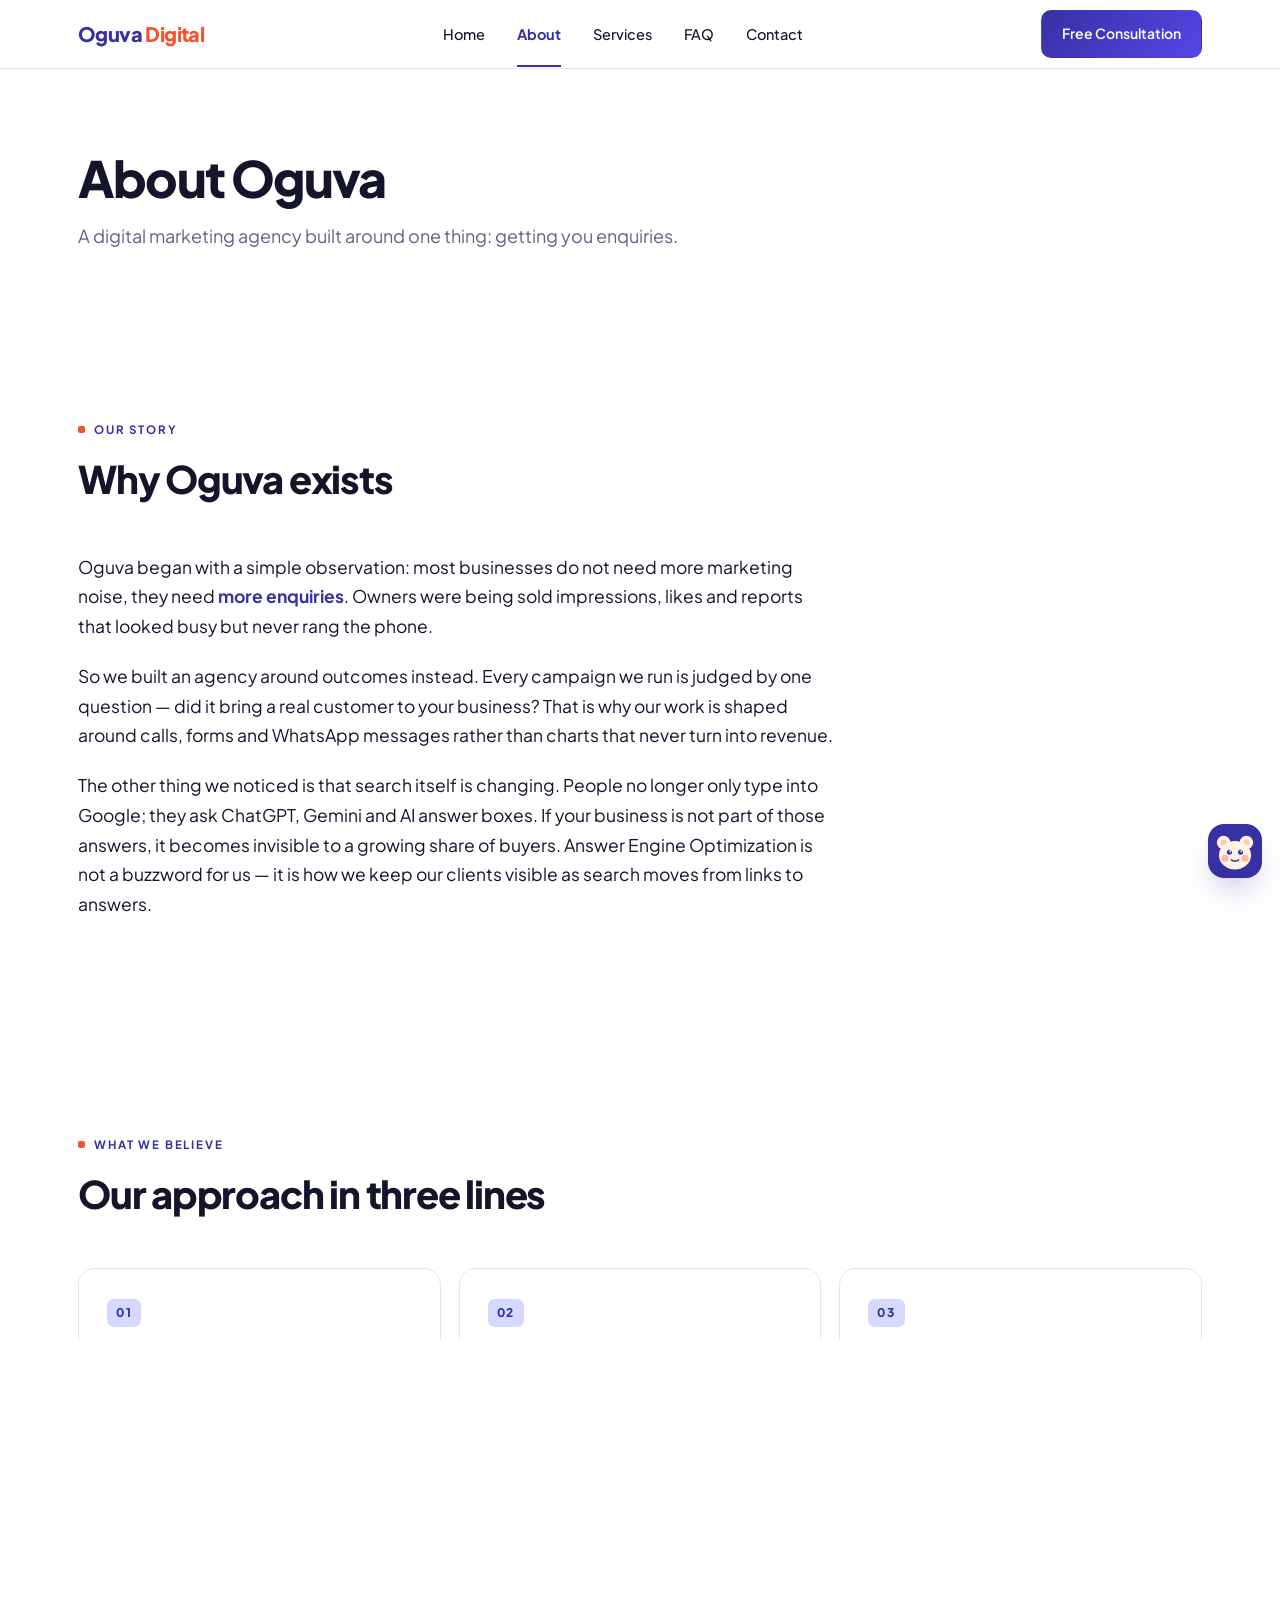
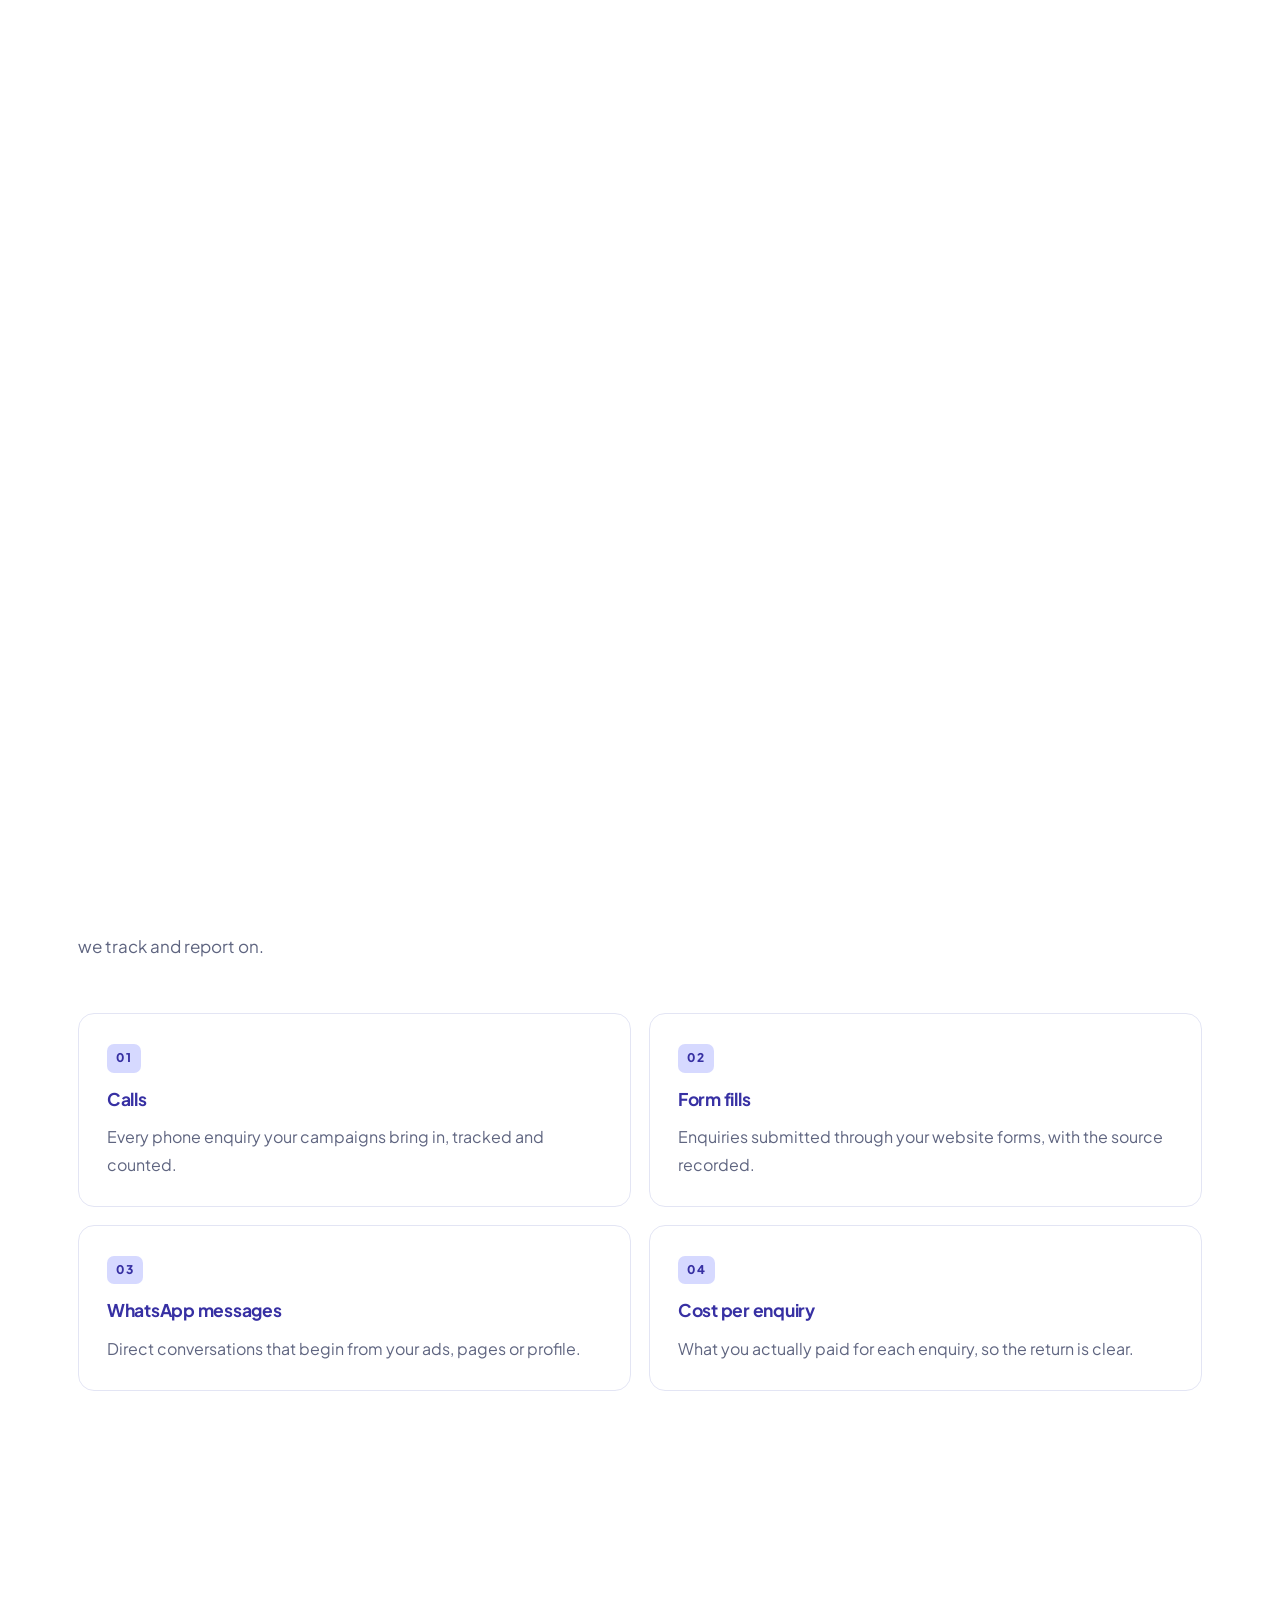
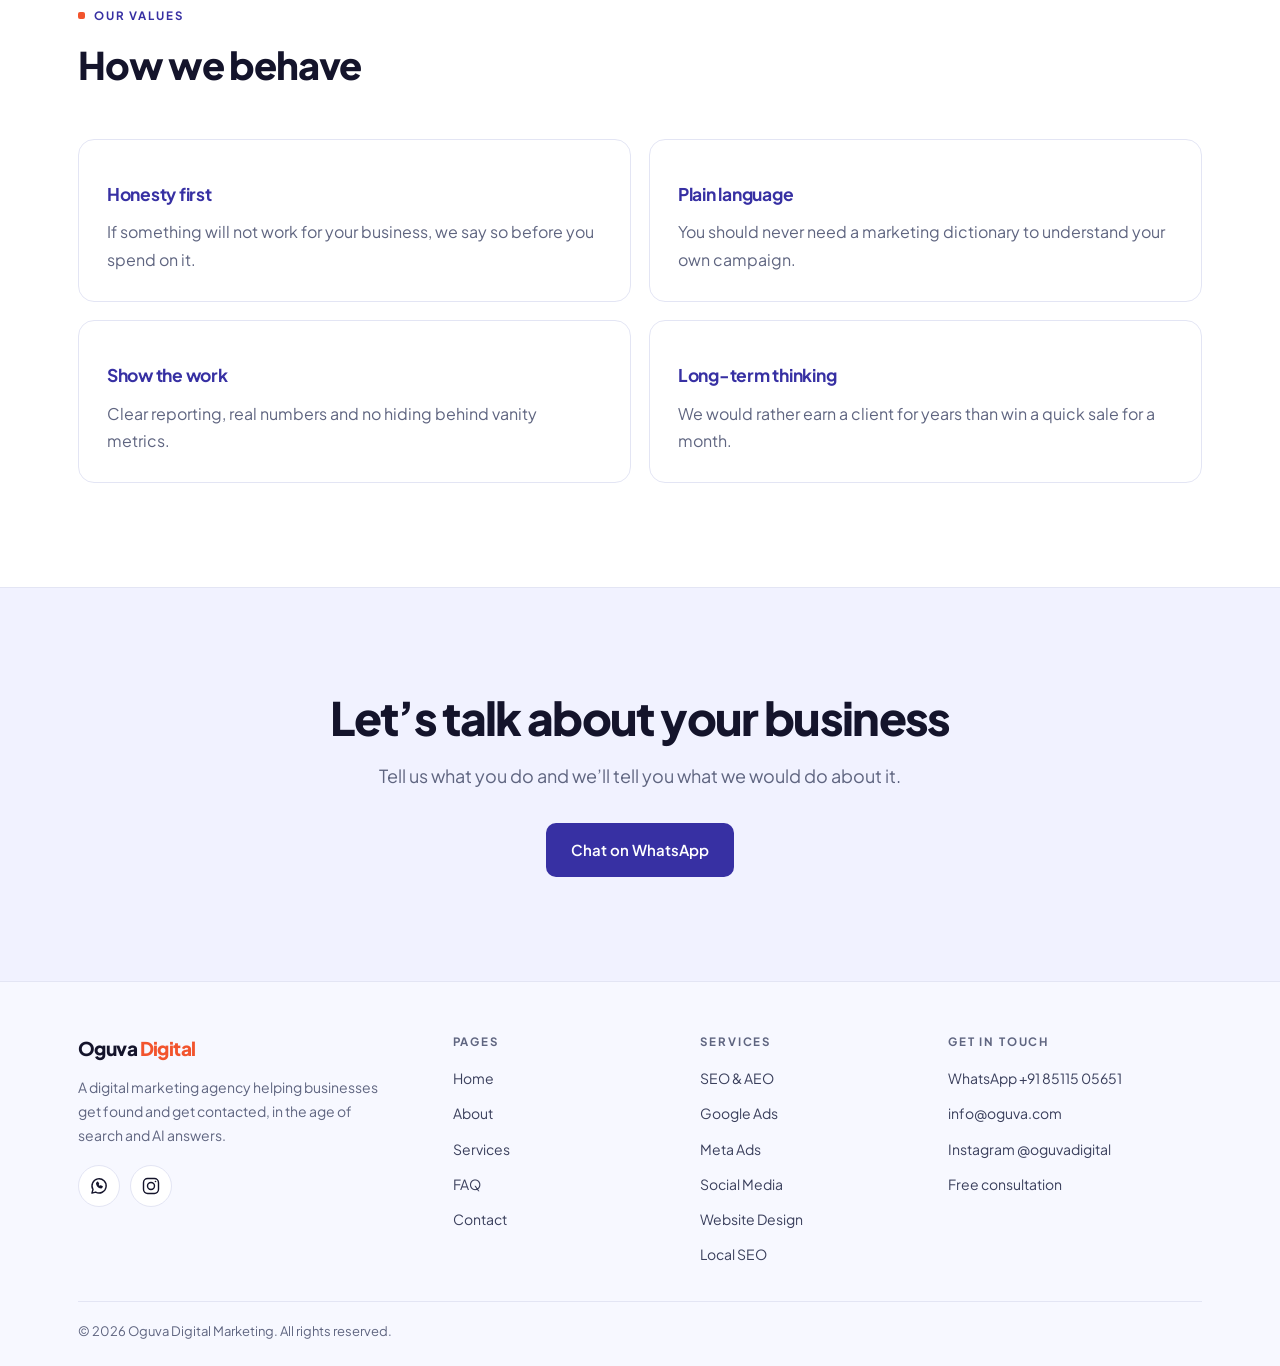
==== commit aa2f80c9: "AI chat button: cute fluffy mascot icon (Muse/Jolly style)" ====
--- a/about.html
+++ b/about.html
@@ -479,8 +479,8 @@
         <a href="/contact" data-page="contact" aria-label="Contact"><svg viewBox="0 0 24 24"><rect x="3" y="5.2" width="18" height="13.6" rx="2.6"/><path d="M3.6 6.6l8.4 5.6 8.4-5.6"/></svg><span>Contact</span></a>
     </nav>
 
-    <button id="ai-btn" type="button" aria-expanded="false" aria-controls="ai-panel" aria-label="Ask Oguva AI"><svg viewBox="0 0 64 64" width="54" height="54" aria-hidden="true"><rect width="64" height="64" rx="16" fill="#3730A3"/><circle cx="32" cy="32" r="18" fill="none" stroke="#ffffff" stroke-width="10"/><path d="M36.7 14.6 A18 18 0 0 1 39.6 48.3" fill="none" stroke="#F2542D" stroke-width="10" stroke-linecap="round"/></svg></button>
-<div id="ai-panel" role="dialog" aria-label="Oguva AI assistant"><div class="ai-h"><div style="display:flex;align-items:center;gap:10px"><svg viewBox="0 0 64 64" width="30" height="30" aria-hidden="true"><rect width="64" height="64" rx="16" fill="#3730A3"/><circle cx="32" cy="32" r="18" fill="none" stroke="#ffffff" stroke-width="10"/><path d="M36.7 14.6 A18 18 0 0 1 39.6 48.3" fill="none" stroke="#F2542D" stroke-width="10" stroke-linecap="round"/></svg><div>Ask Oguva<small>AI assistant</small></div></div><button id="ai-x" type="button" aria-label="Close">&times;</button></div><div id="ai-log"></div><form id="ai-form"><input id="ai-in" maxlength="1000" placeholder="Type your question" autocomplete="off" aria-label="Your question"><button type="submit">Send</button></form><div id="ai-wa"><button id="ai-plan" type="button">Email this to Oguva</button></div><div class="ai-n">AI can make mistakes. For exact quotes, email us at info@oguva.com.</div></div>
+    <button id="ai-btn" type="button" aria-expanded="false" aria-controls="ai-panel" aria-label="Ask Oguva AI"><svg viewBox="0 0 64 64" width="54" height="54" aria-hidden="true"><rect width="64" height="64" rx="16" fill="#3730A3"/><circle cx="18.5" cy="22" r="8" fill="#FFF3E6"/><circle cx="45.5" cy="22" r="8" fill="#FFF3E6"/><circle cx="18.5" cy="22" r="3.6" fill="#FFC9B4"/><circle cx="45.5" cy="22" r="3.6" fill="#FFC9B4"/><ellipse cx="32" cy="37" rx="19" ry="17" fill="#FFF3E6"/><circle cx="20" cy="40.5" r="4.2" fill="#FFB59A" opacity=".9"/><circle cx="44" cy="40.5" r="4.2" fill="#FFB59A" opacity=".9"/><circle cx="25.4" cy="33.5" r="3" fill="#3730A3"/><circle cx="38.6" cy="33.5" r="3" fill="#3730A3"/><circle cx="26.4" cy="32.4" r="1.15" fill="#FFFFFF"/><circle cx="39.6" cy="32.4" r="1.15" fill="#FFFFFF"/><path d="M28 42.6c1.7 1.9 6.3 1.9 8 0" stroke="#3730A3" stroke-width="2" fill="none" stroke-linecap="round"/></svg></button>
+<div id="ai-panel" role="dialog" aria-label="Oguva AI assistant"><div class="ai-h"><div style="display:flex;align-items:center;gap:10px"><svg viewBox="0 0 64 64" width="30" height="30" aria-hidden="true"><rect width="64" height="64" rx="16" fill="#3730A3"/><circle cx="18.5" cy="22" r="8" fill="#FFF3E6"/><circle cx="45.5" cy="22" r="8" fill="#FFF3E6"/><circle cx="18.5" cy="22" r="3.6" fill="#FFC9B4"/><circle cx="45.5" cy="22" r="3.6" fill="#FFC9B4"/><ellipse cx="32" cy="37" rx="19" ry="17" fill="#FFF3E6"/><circle cx="20" cy="40.5" r="4.2" fill="#FFB59A" opacity=".9"/><circle cx="44" cy="40.5" r="4.2" fill="#FFB59A" opacity=".9"/><circle cx="25.4" cy="33.5" r="3" fill="#3730A3"/><circle cx="38.6" cy="33.5" r="3" fill="#3730A3"/><circle cx="26.4" cy="32.4" r="1.15" fill="#FFFFFF"/><circle cx="39.6" cy="32.4" r="1.15" fill="#FFFFFF"/><path d="M28 42.6c1.7 1.9 6.3 1.9 8 0" stroke="#3730A3" stroke-width="2" fill="none" stroke-linecap="round"/></svg><div>Ask Oguva<small>AI assistant</small></div></div><button id="ai-x" type="button" aria-label="Close">&times;</button></div><div id="ai-log"></div><form id="ai-form"><input id="ai-in" maxlength="1000" placeholder="Type your question" autocomplete="off" aria-label="Your question"><button type="submit">Send</button></form><div id="ai-wa"><button id="ai-plan" type="button">Email this to Oguva</button></div><div class="ai-n">AI can make mistakes. For exact quotes, email us at info@oguva.com.</div></div>
 <script>
 (function(){var b=document.getElementById('ai-btn'),p=document.getElementById('ai-panel'),log=document.getElementById('ai-log'),f=document.getElementById('ai-form'),inp=document.getElementById('ai-in'),hist=[],busy=false;
 function add(t,c){var d=document.createElement('div');d.className='ai-m '+c;d.textContent=t;log.appendChild(d);log.scrollTop=log.scrollHeight;return d}
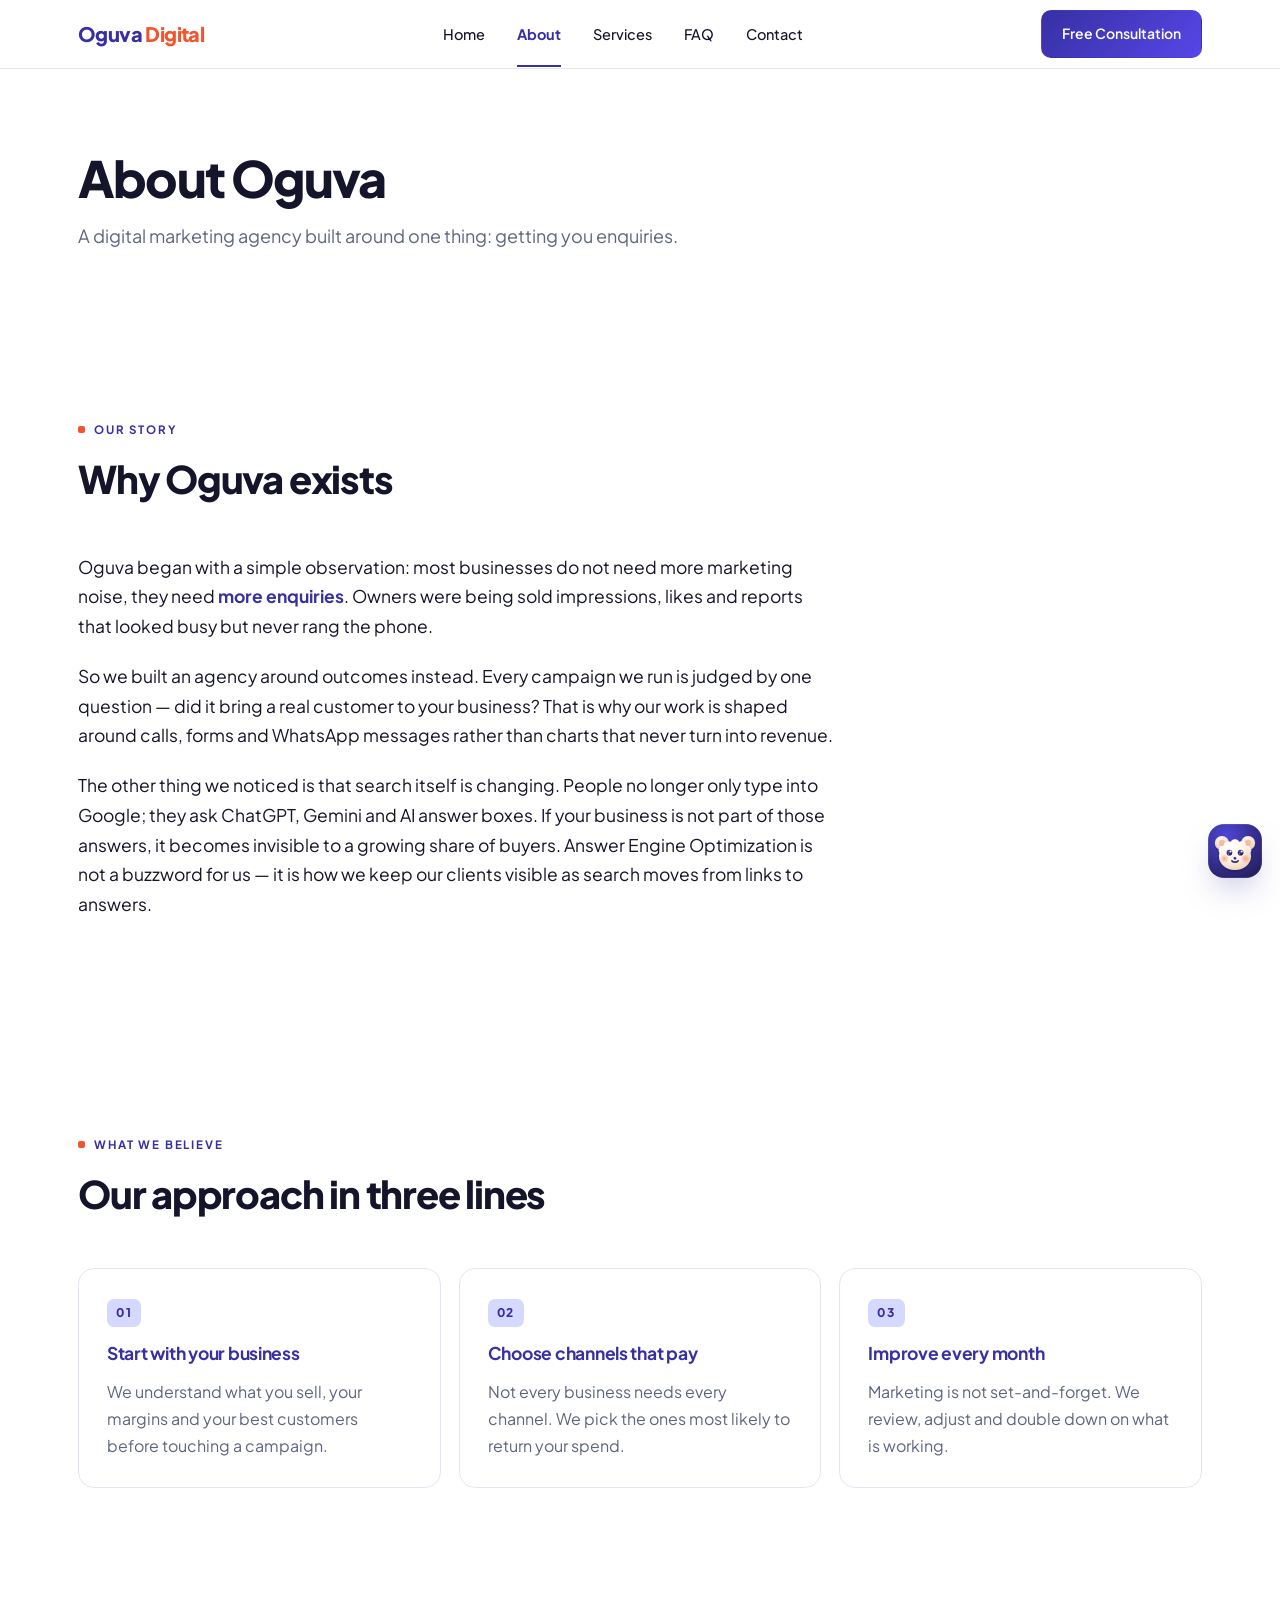
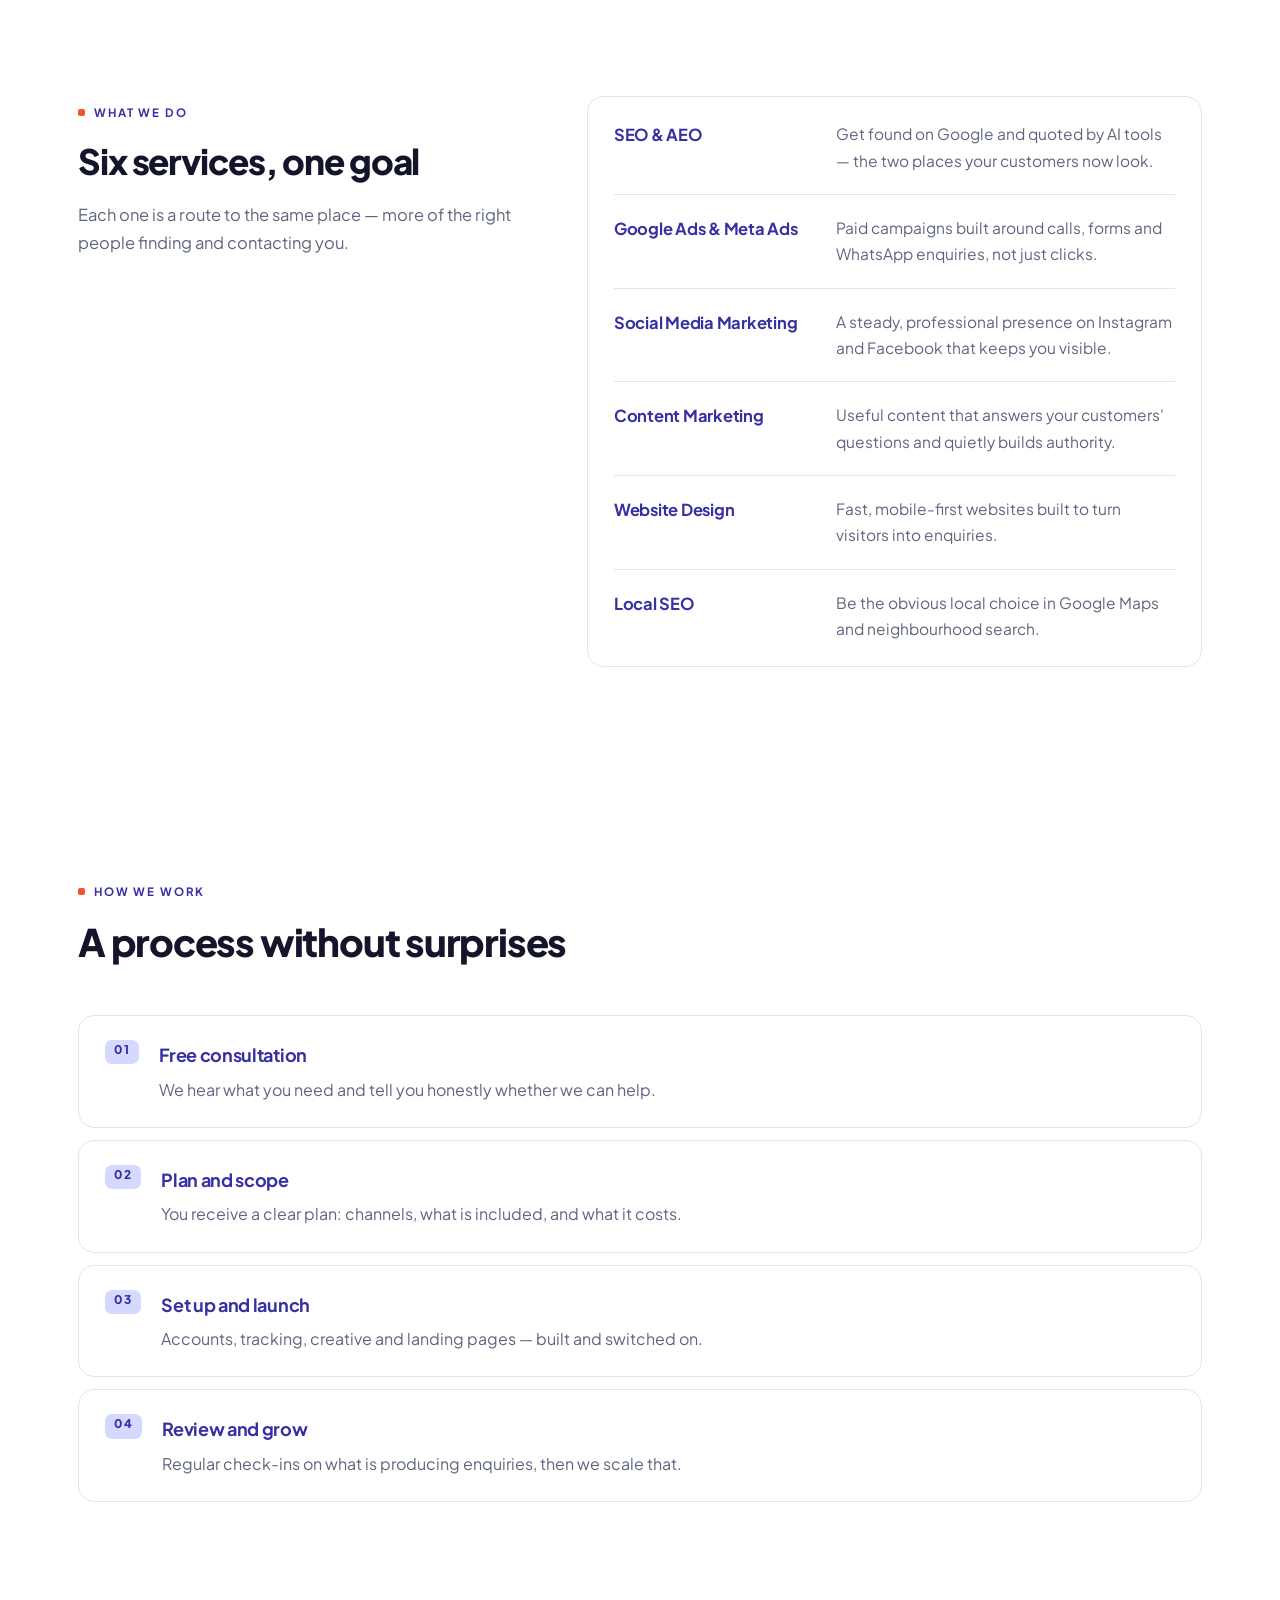
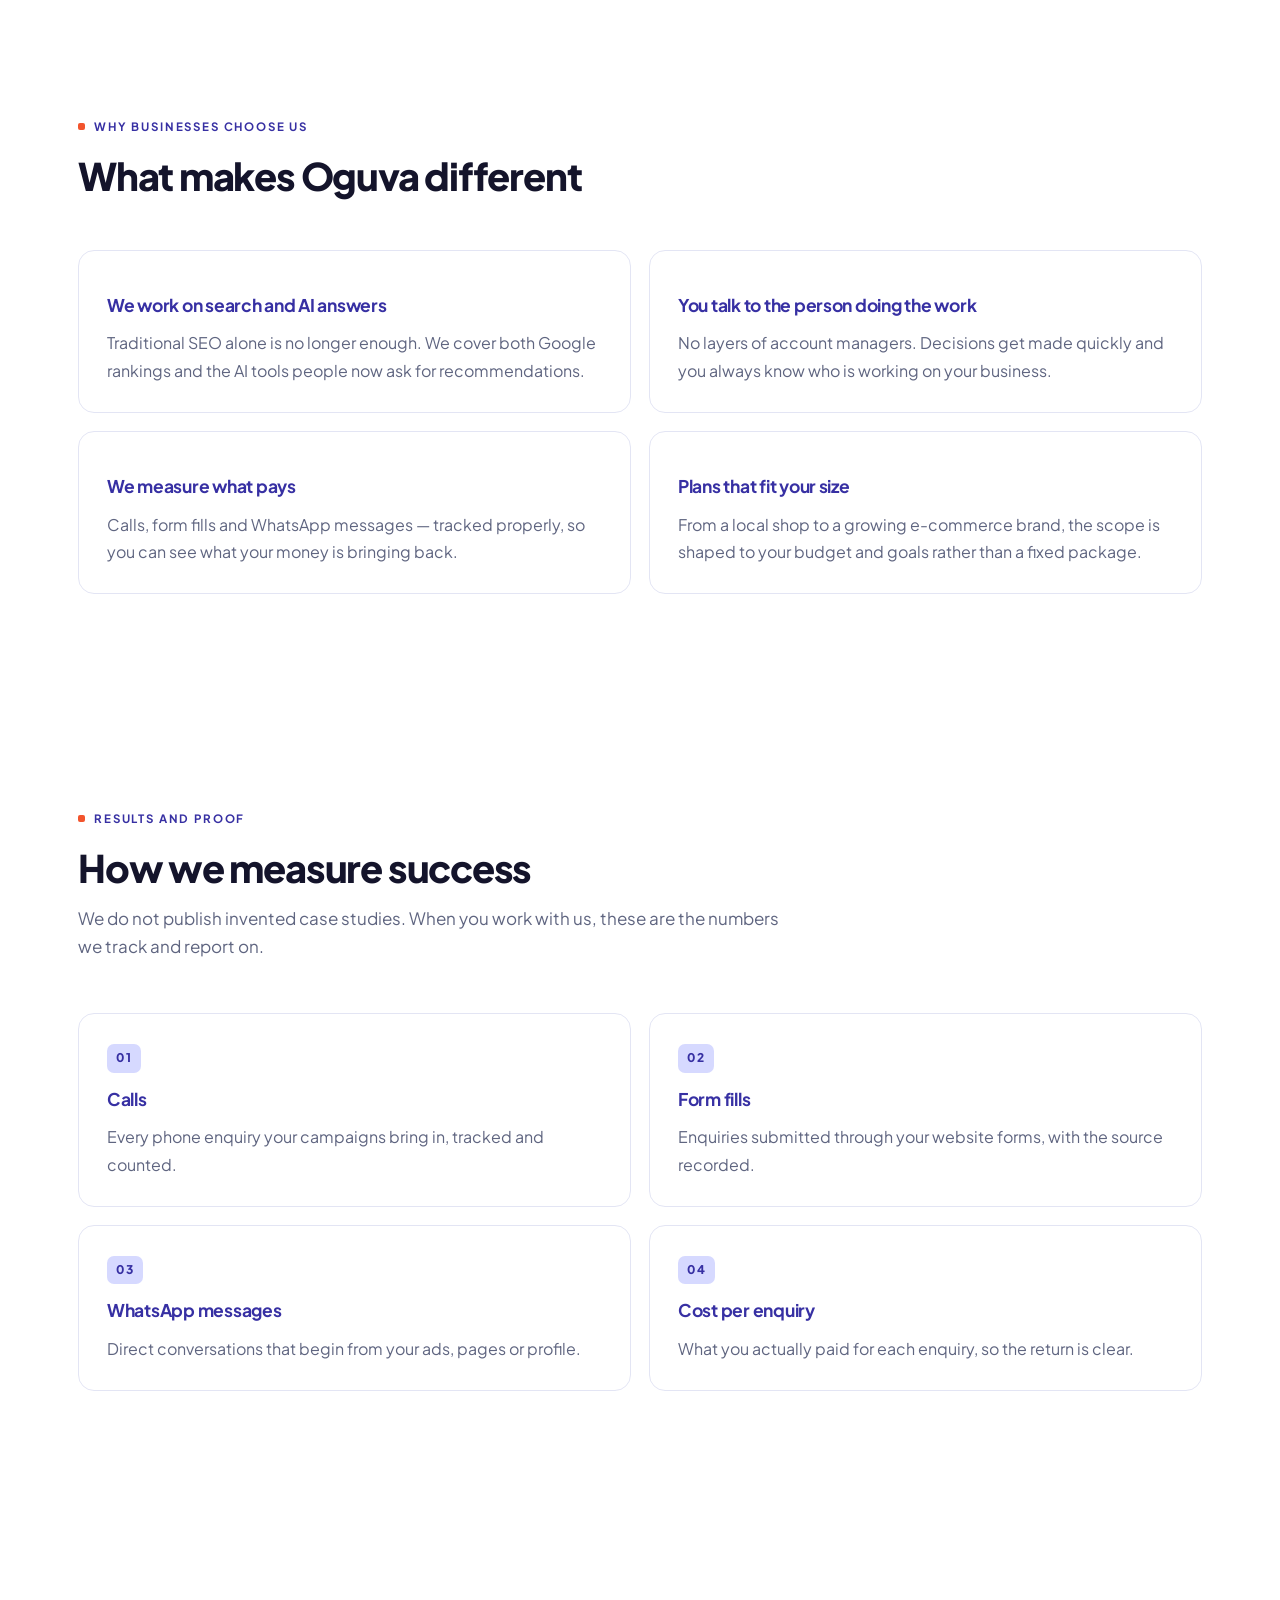
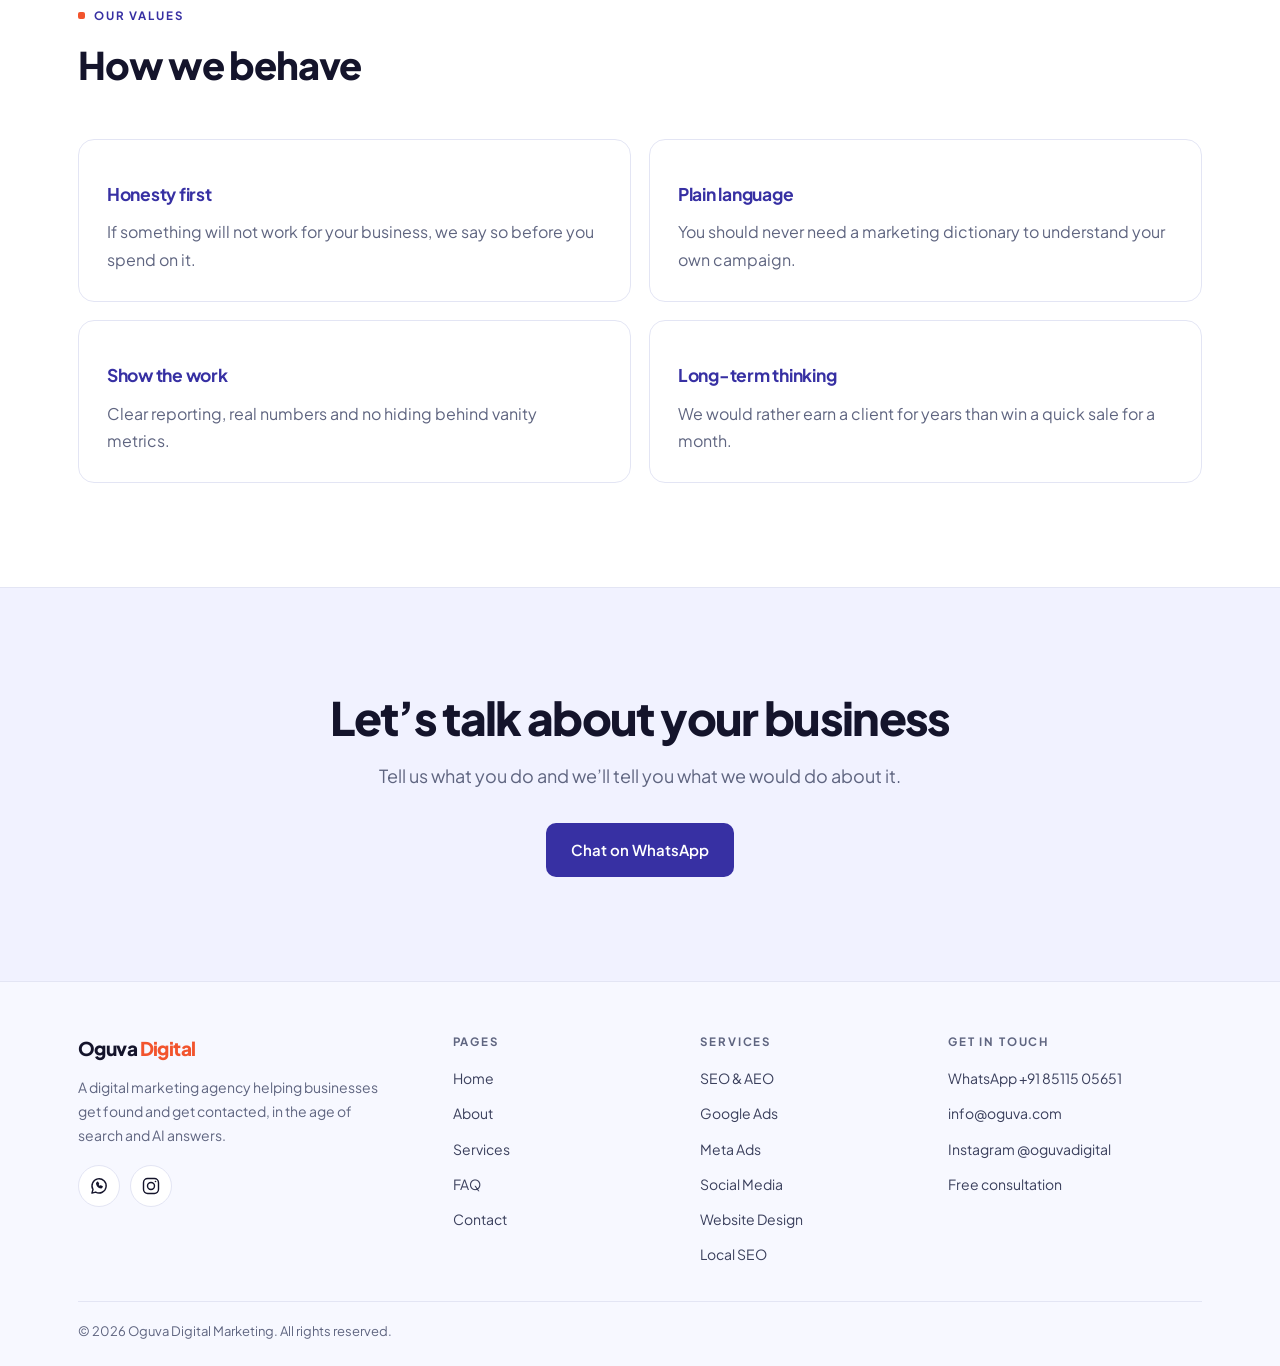
==== commit c97046f3: "AI mascot icon: richer, soft-3D look (gradients, fur, glossy eyes)" ====
--- a/about.html
+++ b/about.html
@@ -479,8 +479,44 @@
         <a href="/contact" data-page="contact" aria-label="Contact"><svg viewBox="0 0 24 24"><rect x="3" y="5.2" width="18" height="13.6" rx="2.6"/><path d="M3.6 6.6l8.4 5.6 8.4-5.6"/></svg><span>Contact</span></a>
     </nav>
 
-    <button id="ai-btn" type="button" aria-expanded="false" aria-controls="ai-panel" aria-label="Ask Oguva AI"><svg viewBox="0 0 64 64" width="54" height="54" aria-hidden="true"><rect width="64" height="64" rx="16" fill="#3730A3"/><circle cx="18.5" cy="22" r="8" fill="#FFF3E6"/><circle cx="45.5" cy="22" r="8" fill="#FFF3E6"/><circle cx="18.5" cy="22" r="3.6" fill="#FFC9B4"/><circle cx="45.5" cy="22" r="3.6" fill="#FFC9B4"/><ellipse cx="32" cy="37" rx="19" ry="17" fill="#FFF3E6"/><circle cx="20" cy="40.5" r="4.2" fill="#FFB59A" opacity=".9"/><circle cx="44" cy="40.5" r="4.2" fill="#FFB59A" opacity=".9"/><circle cx="25.4" cy="33.5" r="3" fill="#3730A3"/><circle cx="38.6" cy="33.5" r="3" fill="#3730A3"/><circle cx="26.4" cy="32.4" r="1.15" fill="#FFFFFF"/><circle cx="39.6" cy="32.4" r="1.15" fill="#FFFFFF"/><path d="M28 42.6c1.7 1.9 6.3 1.9 8 0" stroke="#3730A3" stroke-width="2" fill="none" stroke-linecap="round"/></svg></button>
-<div id="ai-panel" role="dialog" aria-label="Oguva AI assistant"><div class="ai-h"><div style="display:flex;align-items:center;gap:10px"><svg viewBox="0 0 64 64" width="30" height="30" aria-hidden="true"><rect width="64" height="64" rx="16" fill="#3730A3"/><circle cx="18.5" cy="22" r="8" fill="#FFF3E6"/><circle cx="45.5" cy="22" r="8" fill="#FFF3E6"/><circle cx="18.5" cy="22" r="3.6" fill="#FFC9B4"/><circle cx="45.5" cy="22" r="3.6" fill="#FFC9B4"/><ellipse cx="32" cy="37" rx="19" ry="17" fill="#FFF3E6"/><circle cx="20" cy="40.5" r="4.2" fill="#FFB59A" opacity=".9"/><circle cx="44" cy="40.5" r="4.2" fill="#FFB59A" opacity=".9"/><circle cx="25.4" cy="33.5" r="3" fill="#3730A3"/><circle cx="38.6" cy="33.5" r="3" fill="#3730A3"/><circle cx="26.4" cy="32.4" r="1.15" fill="#FFFFFF"/><circle cx="39.6" cy="32.4" r="1.15" fill="#FFFFFF"/><path d="M28 42.6c1.7 1.9 6.3 1.9 8 0" stroke="#3730A3" stroke-width="2" fill="none" stroke-linecap="round"/></svg><div>Ask Oguva<small>AI assistant</small></div></div><button id="ai-x" type="button" aria-label="Close">&times;</button></div><div id="ai-log"></div><form id="ai-form"><input id="ai-in" maxlength="1000" placeholder="Type your question" autocomplete="off" aria-label="Your question"><button type="submit">Send</button></form><div id="ai-wa"><button id="ai-plan" type="button">Email this to Oguva</button></div><div class="ai-n">AI can make mistakes. For exact quotes, email us at info@oguva.com.</div></div>
+    <button id="ai-btn" type="button" aria-expanded="false" aria-controls="ai-panel" aria-label="Ask Oguva AI"><svg viewBox="0 0 64 64" width="54" height="54" aria-hidden="true"><defs>
+<radialGradient id="ofbg" cx="34%" cy="22%" r="90%"><stop offset="0" stop-color="#4E46D4"/><stop offset="1" stop-color="#241E5E"/></radialGradient>
+<radialGradient id="offur" cx="35%" cy="24%" r="84%"><stop offset="0" stop-color="#FFFFFF"/><stop offset="50%" stop-color="#FFF5EA"/><stop offset="100%" stop-color="#EBD1B4"/></radialGradient>
+<radialGradient id="ofear" cx="42%" cy="26%" r="84%"><stop offset="0" stop-color="#FFF9F2"/><stop offset="100%" stop-color="#E8CEB1"/></radialGradient>
+<radialGradient id="ofcheek" cx="50%" cy="50%" r="50%"><stop offset="0" stop-color="#FF9A80" stop-opacity=".9"/><stop offset="100%" stop-color="#FF9A80" stop-opacity="0"/></radialGradient>
+<radialGradient id="ofeye" cx="33%" cy="28%" r="78%"><stop offset="0" stop-color="#4C45BC"/><stop offset="100%" stop-color="#1B1749"/></radialGradient>
+<filter id="ofsh" x="-40%" y="-40%" width="180%" height="180%"><feDropShadow dx="0" dy="1.5" stdDeviation="1.25" flood-color="#130F3A" flood-opacity=".40"/></filter>
+</defs>
+<rect width="64" height="64" rx="16" fill="url(#ofbg)"/>
+<rect x=".6" y=".6" width="62.8" height="62.8" rx="15.6" fill="none" stroke="#ffffff" stroke-opacity=".13"/>
+<g filter="url(#ofsh)"><circle cx="16.5" cy="22.5" r="8.4" fill="url(#ofear)"/><circle cx="47.5" cy="22.5" r="8.4" fill="url(#ofear)"/></g>
+<circle cx="16.5" cy="22.5" r="3.7" fill="#F6BCA4"/><circle cx="47.5" cy="22.5" r="3.7" fill="#F6BCA4"/>
+<g filter="url(#ofsh)"><circle cx="18" cy="31" r="5.3" fill="url(#offur)"/><circle cx="24" cy="26" r="5.7" fill="url(#offur)"/><circle cx="32" cy="24" r="5.9" fill="url(#offur)"/><circle cx="40" cy="26" r="5.7" fill="url(#offur)"/><circle cx="46" cy="31" r="5.3" fill="url(#offur)"/><ellipse cx="32" cy="38" rx="19" ry="16.6" fill="url(#offur)"/></g>
+<circle cx="19.5" cy="41" r="5.6" fill="url(#ofcheek)"/><circle cx="44.5" cy="41" r="5.6" fill="url(#ofcheek)"/>
+<circle cx="25.4" cy="34" r="3.35" fill="url(#ofeye)"/><circle cx="38.6" cy="34" r="3.35" fill="url(#ofeye)"/>
+<circle cx="26.7" cy="32.6" r="1.3" fill="#FFFFFF"/><circle cx="39.9" cy="32.6" r="1.3" fill="#FFFFFF"/>
+<circle cx="24.3" cy="35.6" r=".62" fill="#FFFFFF" fill-opacity=".7"/><circle cx="37.5" cy="35.6" r=".62" fill="#FFFFFF" fill-opacity=".7"/>
+<path d="M32 39.1c1 0 1.8.75 1.8 1.5 0 .95-1.05 1.7-1.8 1.7s-1.8-.75-1.8-1.7c0-.75.8-1.5 1.8-1.5z" fill="#37307A"/>
+<path d="M28.3 43.7c1.85 2.05 5.55 2.05 7.4 0" stroke="#37307A" stroke-width="1.95" fill="none" stroke-linecap="round"/></svg></button>
+<div id="ai-panel" role="dialog" aria-label="Oguva AI assistant"><div class="ai-h"><div style="display:flex;align-items:center;gap:10px"><svg viewBox="0 0 64 64" width="30" height="30" aria-hidden="true"><defs>
+<radialGradient id="ohbg" cx="34%" cy="22%" r="90%"><stop offset="0" stop-color="#4E46D4"/><stop offset="1" stop-color="#241E5E"/></radialGradient>
+<radialGradient id="ohfur" cx="35%" cy="24%" r="84%"><stop offset="0" stop-color="#FFFFFF"/><stop offset="50%" stop-color="#FFF5EA"/><stop offset="100%" stop-color="#EBD1B4"/></radialGradient>
+<radialGradient id="ohear" cx="42%" cy="26%" r="84%"><stop offset="0" stop-color="#FFF9F2"/><stop offset="100%" stop-color="#E8CEB1"/></radialGradient>
+<radialGradient id="ohcheek" cx="50%" cy="50%" r="50%"><stop offset="0" stop-color="#FF9A80" stop-opacity=".9"/><stop offset="100%" stop-color="#FF9A80" stop-opacity="0"/></radialGradient>
+<radialGradient id="oheye" cx="33%" cy="28%" r="78%"><stop offset="0" stop-color="#4C45BC"/><stop offset="100%" stop-color="#1B1749"/></radialGradient>
+<filter id="ohsh" x="-40%" y="-40%" width="180%" height="180%"><feDropShadow dx="0" dy="1.5" stdDeviation="1.25" flood-color="#130F3A" flood-opacity=".40"/></filter>
+</defs>
+<rect width="64" height="64" rx="16" fill="url(#ohbg)"/>
+<rect x=".6" y=".6" width="62.8" height="62.8" rx="15.6" fill="none" stroke="#ffffff" stroke-opacity=".13"/>
+<g filter="url(#ohsh)"><circle cx="16.5" cy="22.5" r="8.4" fill="url(#ohear)"/><circle cx="47.5" cy="22.5" r="8.4" fill="url(#ohear)"/></g>
+<circle cx="16.5" cy="22.5" r="3.7" fill="#F6BCA4"/><circle cx="47.5" cy="22.5" r="3.7" fill="#F6BCA4"/>
+<g filter="url(#ohsh)"><circle cx="18" cy="31" r="5.3" fill="url(#ohfur)"/><circle cx="24" cy="26" r="5.7" fill="url(#ohfur)"/><circle cx="32" cy="24" r="5.9" fill="url(#ohfur)"/><circle cx="40" cy="26" r="5.7" fill="url(#ohfur)"/><circle cx="46" cy="31" r="5.3" fill="url(#ohfur)"/><ellipse cx="32" cy="38" rx="19" ry="16.6" fill="url(#ohfur)"/></g>
+<circle cx="19.5" cy="41" r="5.6" fill="url(#ohcheek)"/><circle cx="44.5" cy="41" r="5.6" fill="url(#ohcheek)"/>
+<circle cx="25.4" cy="34" r="3.35" fill="url(#oheye)"/><circle cx="38.6" cy="34" r="3.35" fill="url(#oheye)"/>
+<circle cx="26.7" cy="32.6" r="1.3" fill="#FFFFFF"/><circle cx="39.9" cy="32.6" r="1.3" fill="#FFFFFF"/>
+<circle cx="24.3" cy="35.6" r=".62" fill="#FFFFFF" fill-opacity=".7"/><circle cx="37.5" cy="35.6" r=".62" fill="#FFFFFF" fill-opacity=".7"/>
+<path d="M32 39.1c1 0 1.8.75 1.8 1.5 0 .95-1.05 1.7-1.8 1.7s-1.8-.75-1.8-1.7c0-.75.8-1.5 1.8-1.5z" fill="#37307A"/>
+<path d="M28.3 43.7c1.85 2.05 5.55 2.05 7.4 0" stroke="#37307A" stroke-width="1.95" fill="none" stroke-linecap="round"/></svg><div>Ask Oguva<small>AI assistant</small></div></div><button id="ai-x" type="button" aria-label="Close">&times;</button></div><div id="ai-log"></div><form id="ai-form"><input id="ai-in" maxlength="1000" placeholder="Type your question" autocomplete="off" aria-label="Your question"><button type="submit">Send</button></form><div id="ai-wa"><button id="ai-plan" type="button">Email this to Oguva</button></div><div class="ai-n">AI can make mistakes. For exact quotes, email us at info@oguva.com.</div></div>
 <script>
 (function(){var b=document.getElementById('ai-btn'),p=document.getElementById('ai-panel'),log=document.getElementById('ai-log'),f=document.getElementById('ai-form'),inp=document.getElementById('ai-in'),hist=[],busy=false;
 function add(t,c){var d=document.createElement('div');d.className='ai-m '+c;d.textContent=t;log.appendChild(d);log.scrollTop=log.scrollHeight;return d}
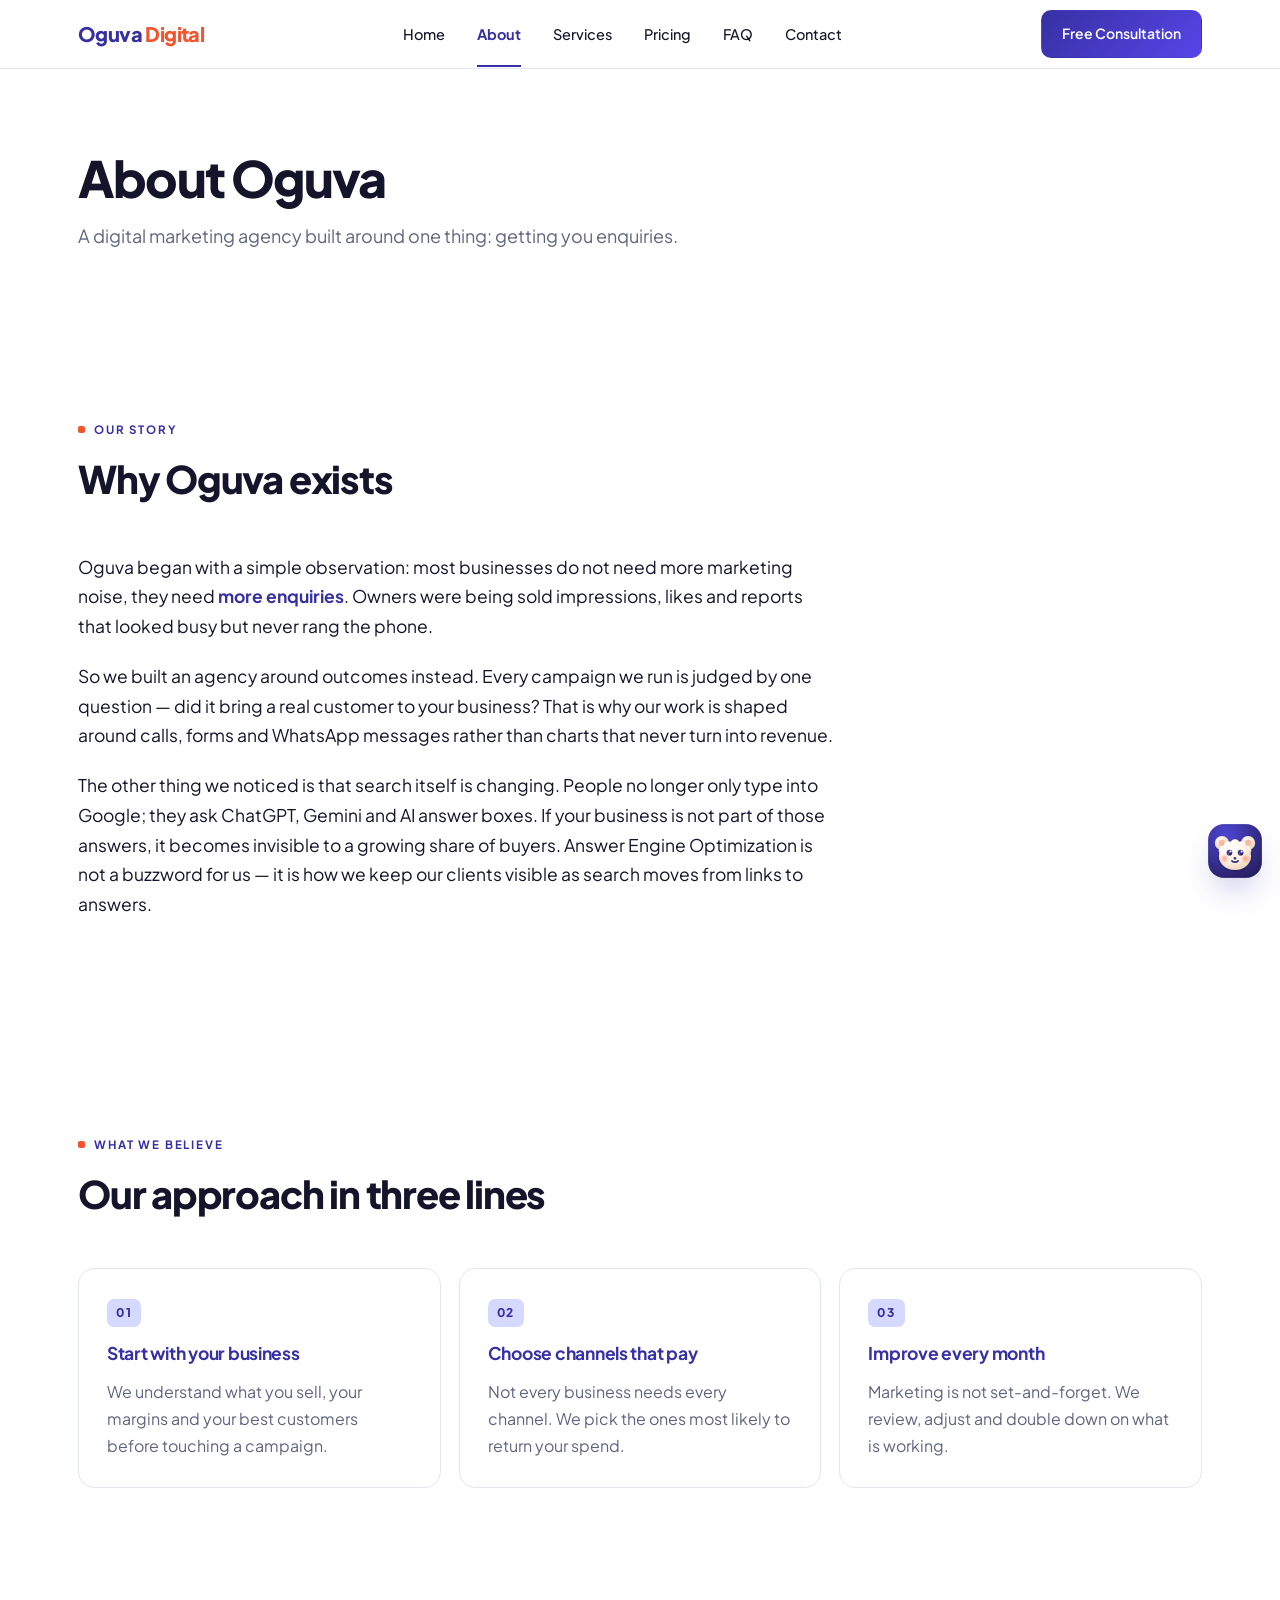
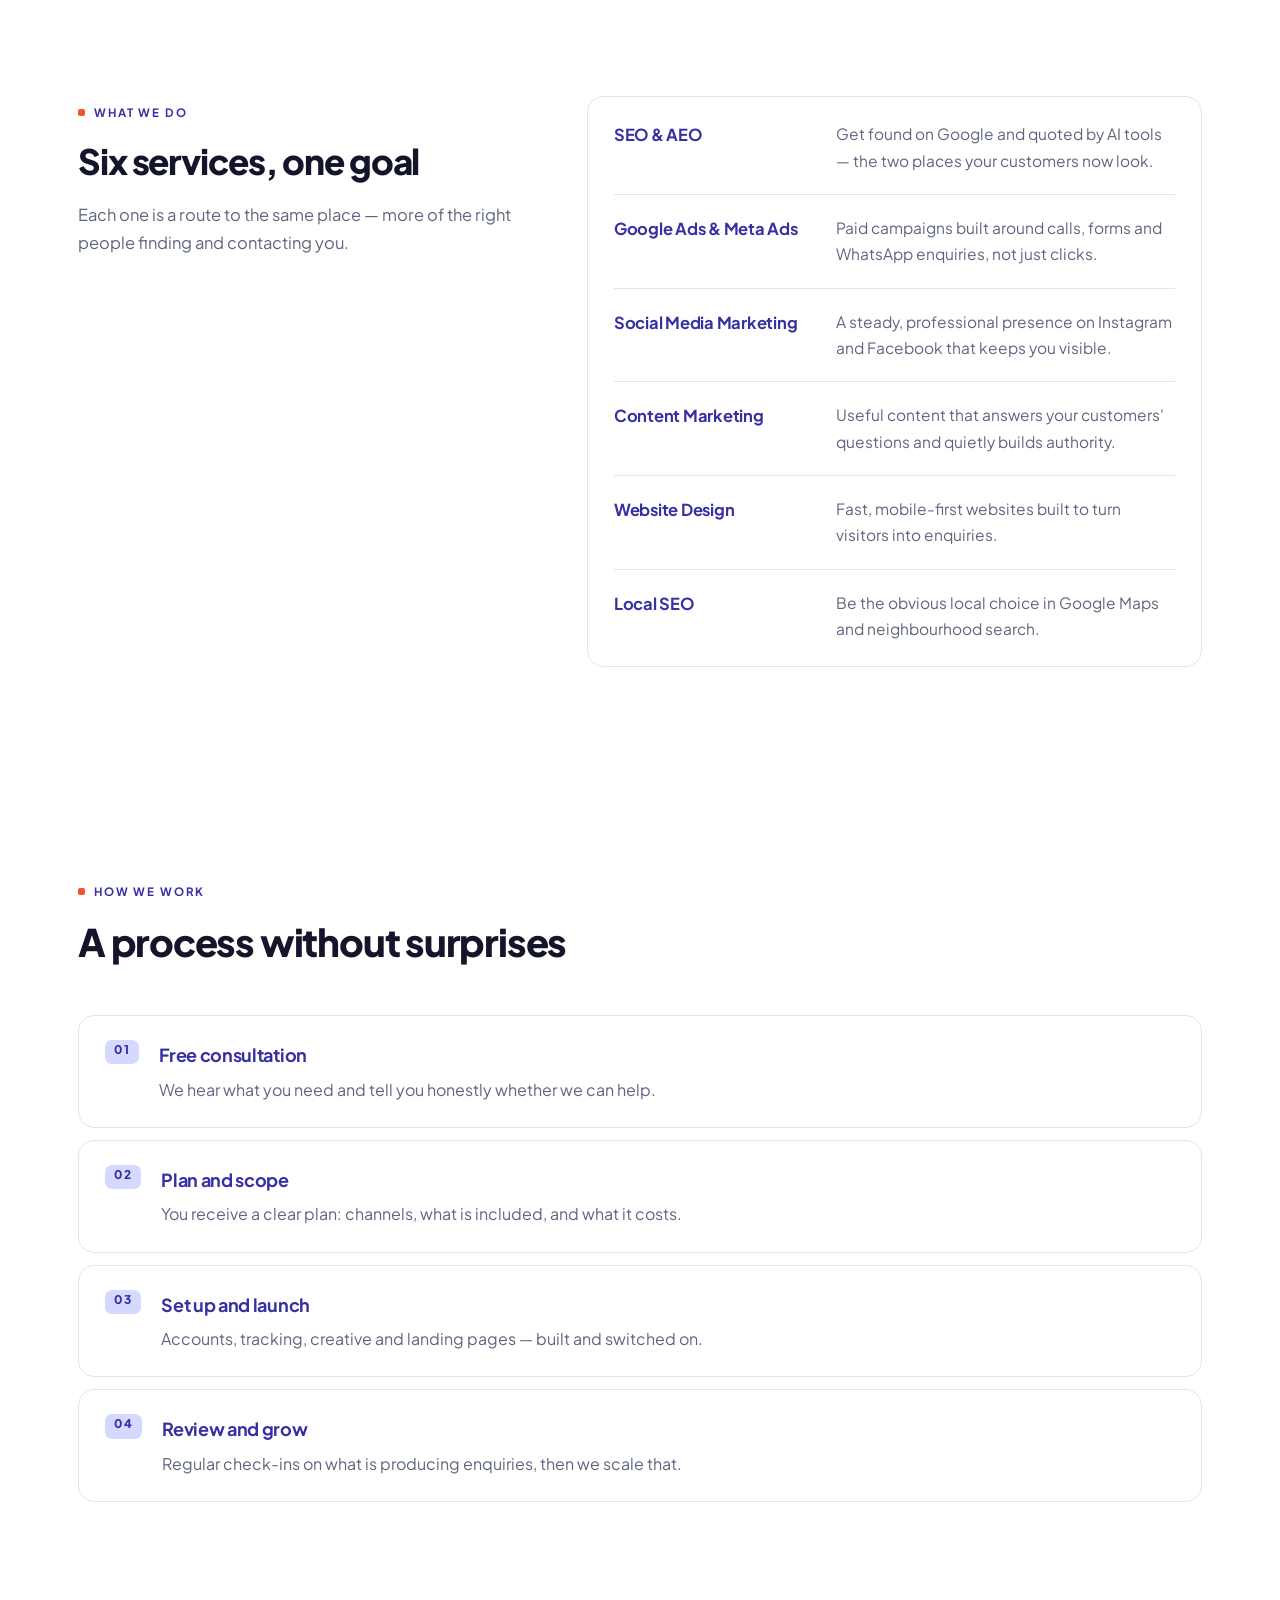
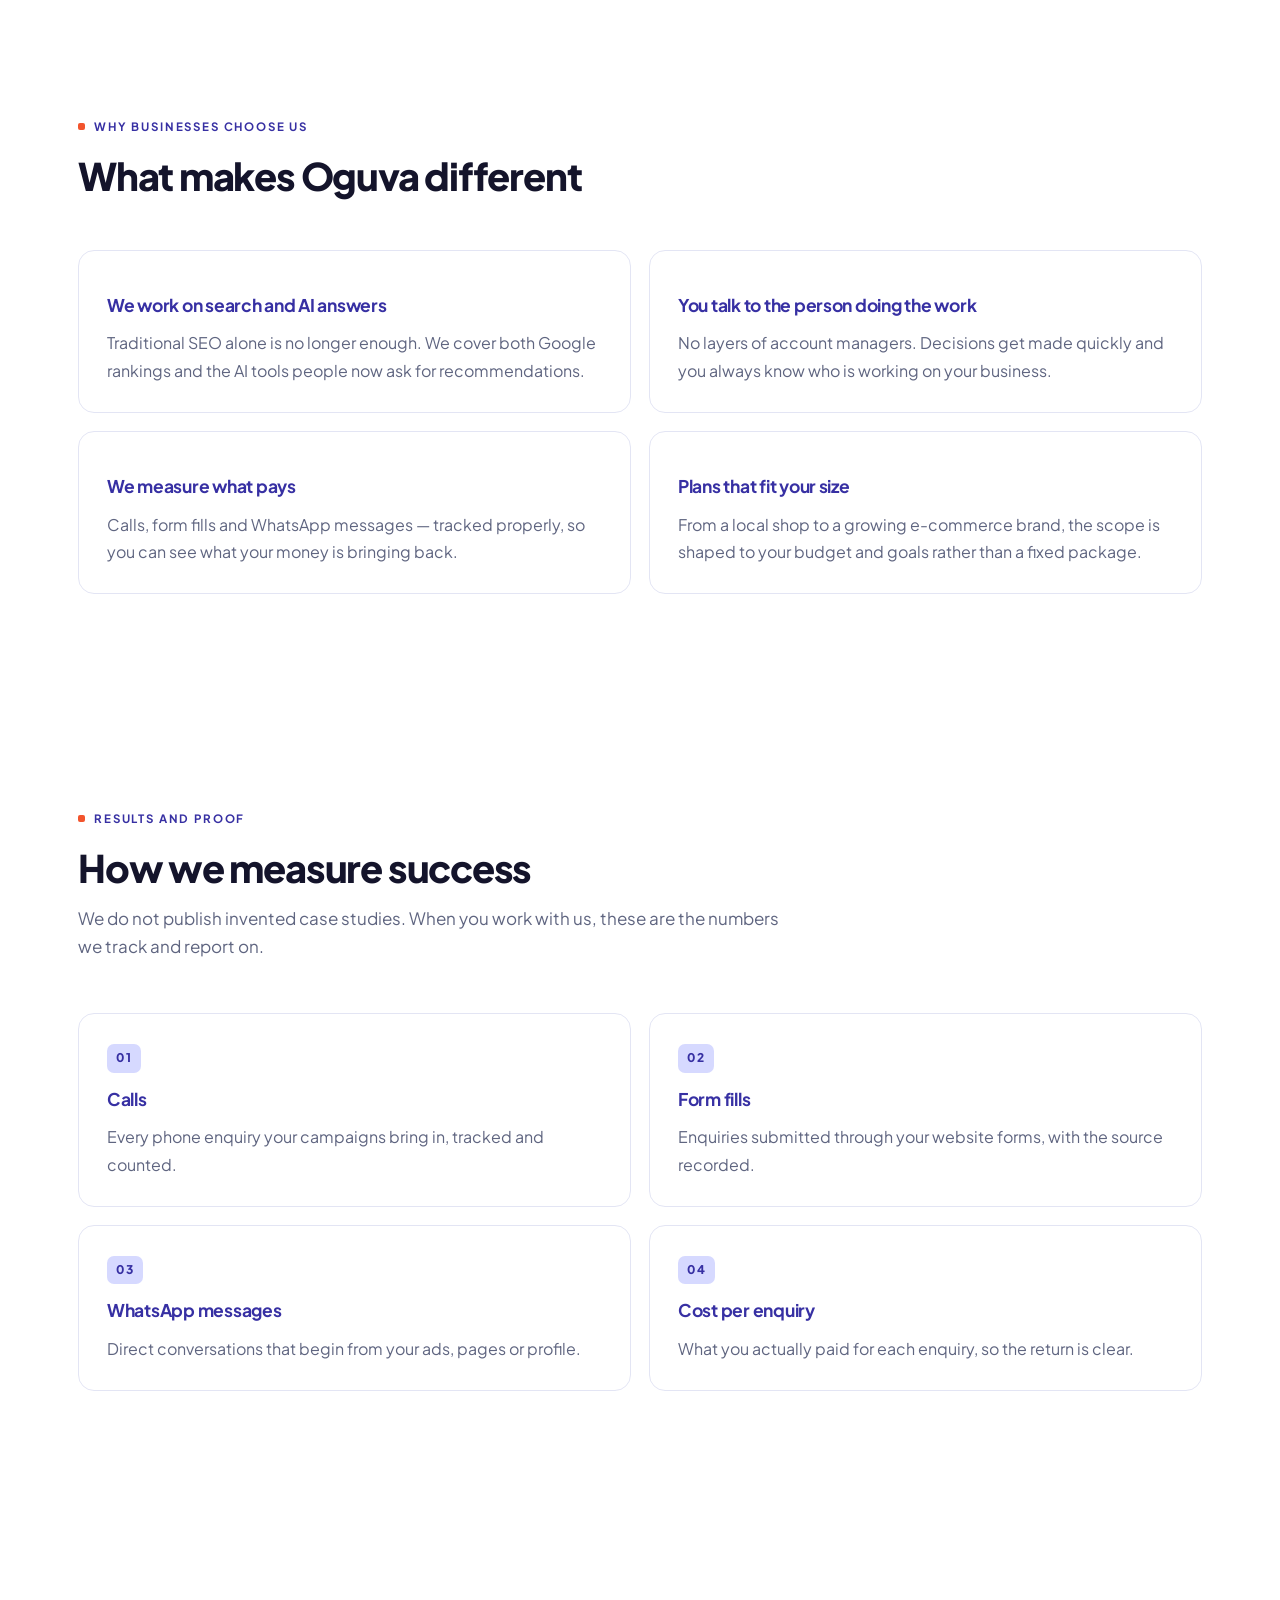
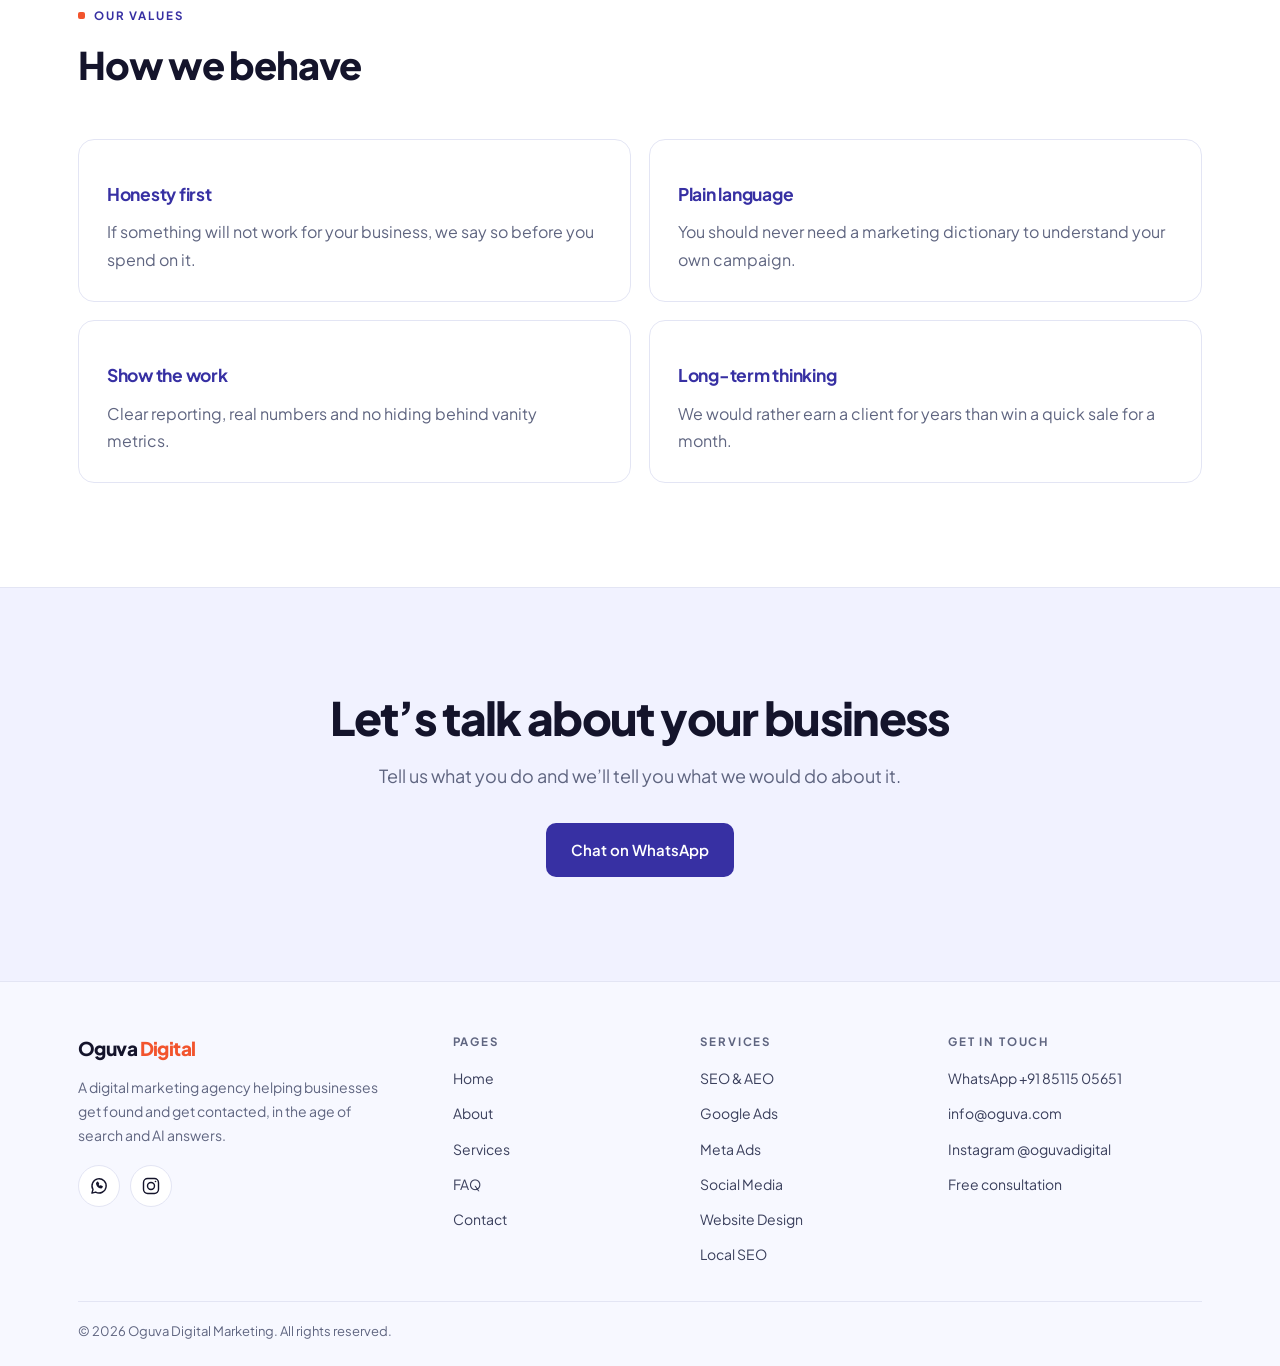
==== commit f638d954: "Add pricing page (Starter 15,999 / Growth 29,999 / Scale) + nav link" ====
--- a/about.html
+++ b/about.html
@@ -311,6 +311,7 @@
                 <li><a href="/" data-page="home">Home</a></li>
                 <li><a href="/about" data-page="about">About</a></li>
                 <li><a href="/services" data-page="services">Services</a></li>
+                <li><a href="/pricing">Pricing</a></li>
                 <li><a href="/faq" data-page="faq">FAQ</a></li>
                 <li><a href="/contact" data-page="contact">Contact</a></li>
                 <li class="m-cta"><a href="https://wa.me/918511505651" target="_blank">Free Consultation</a></li>
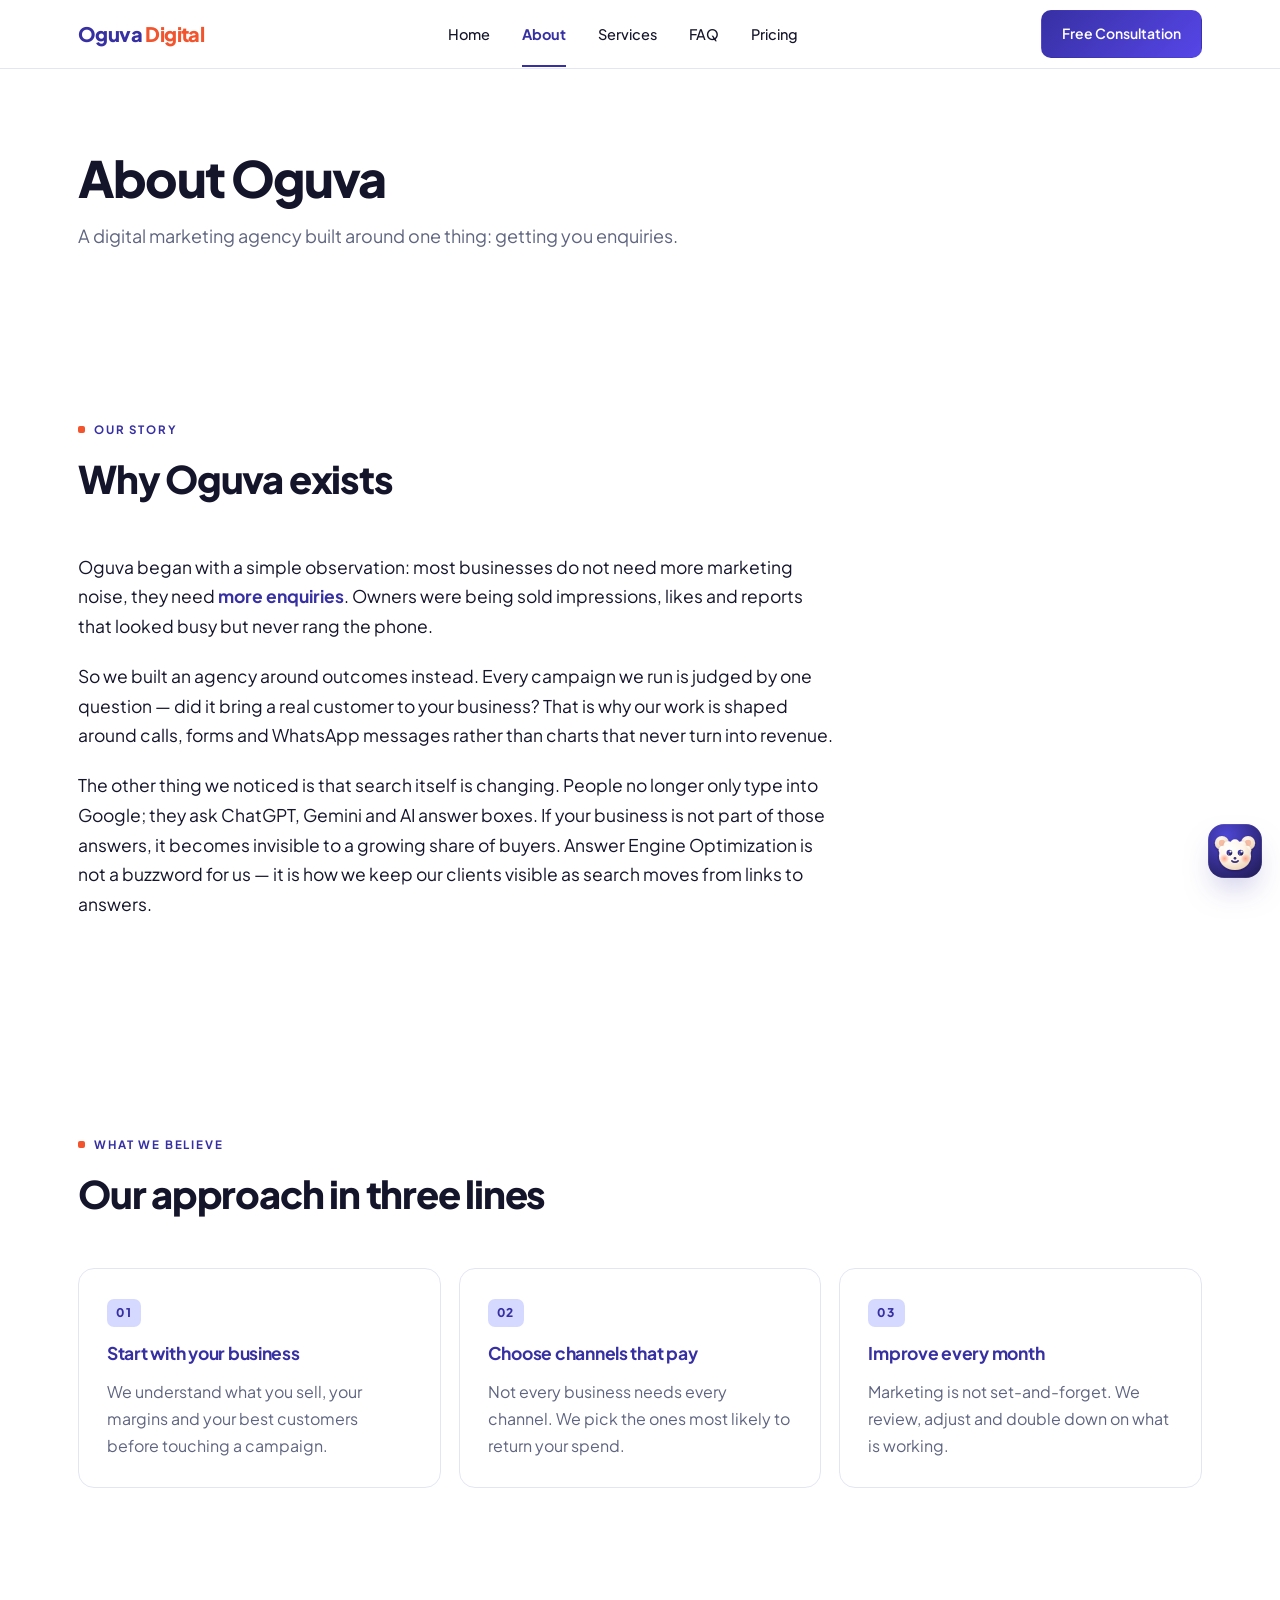
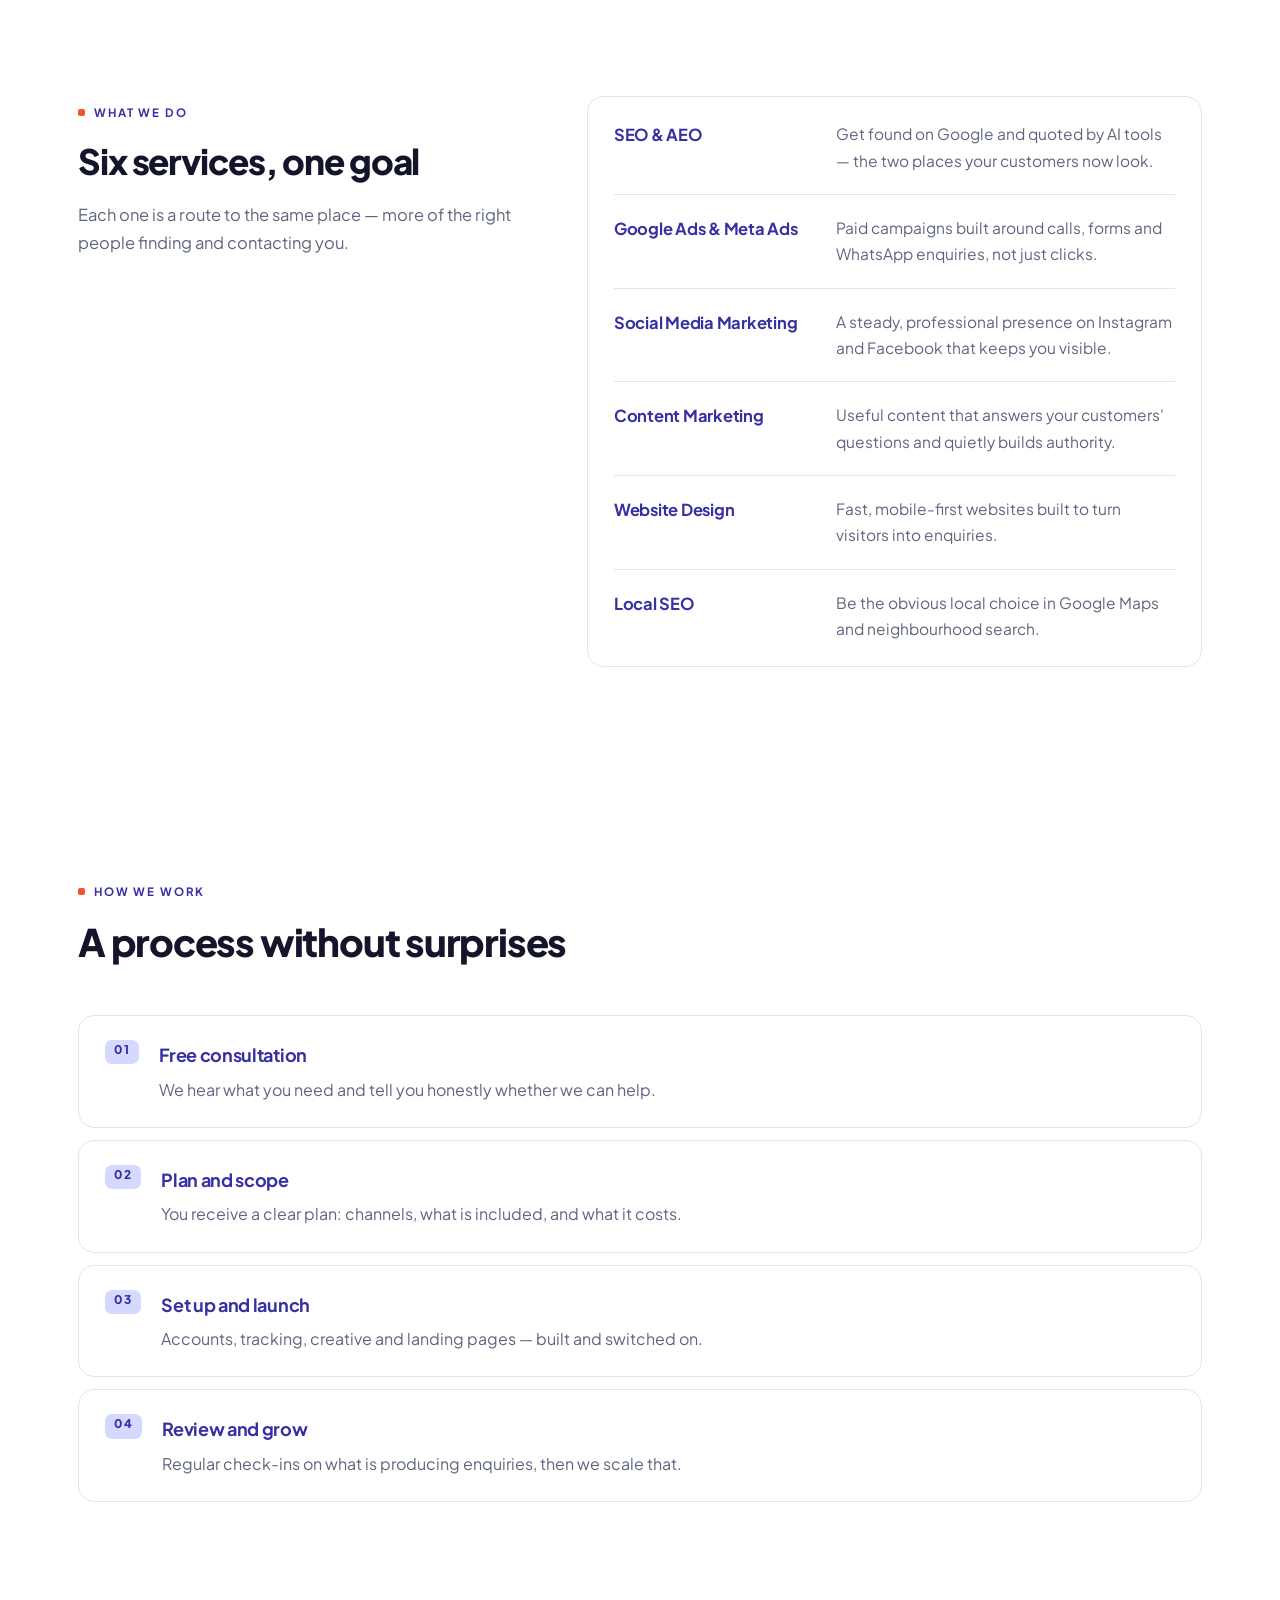
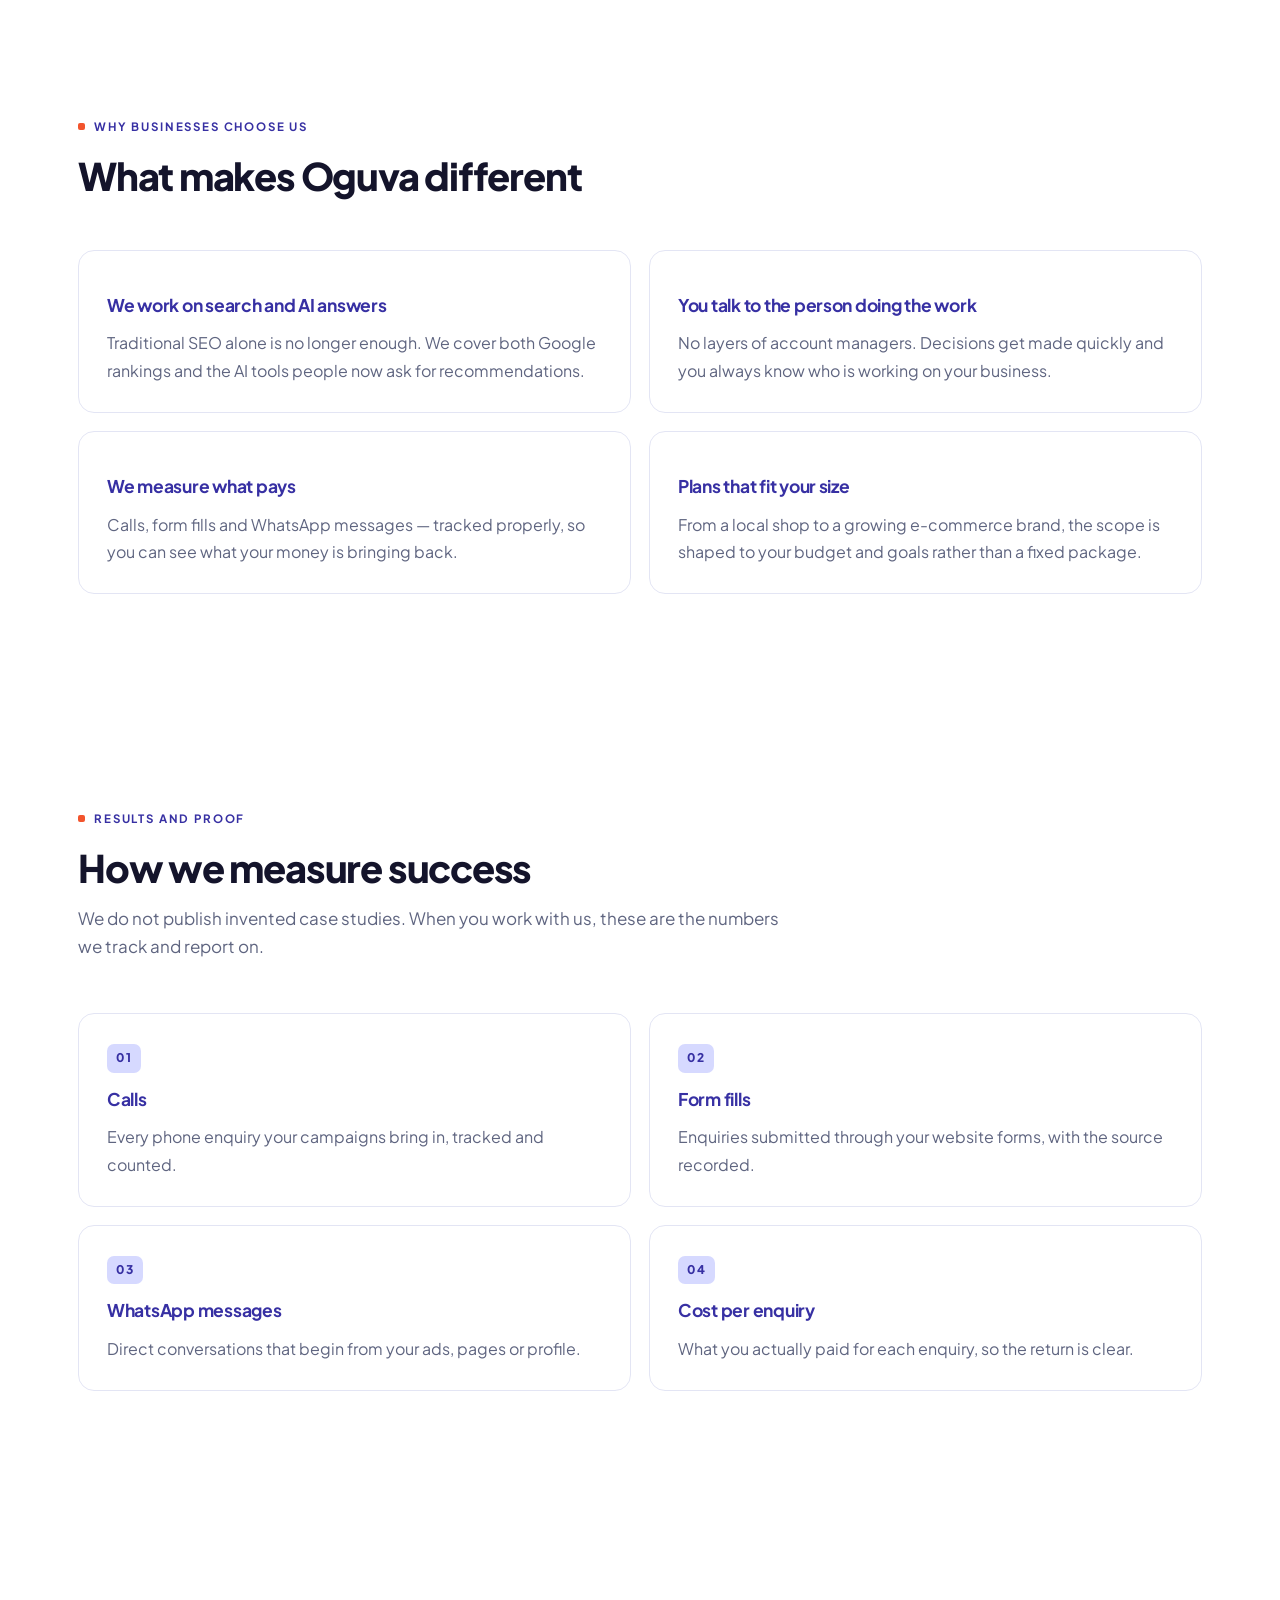
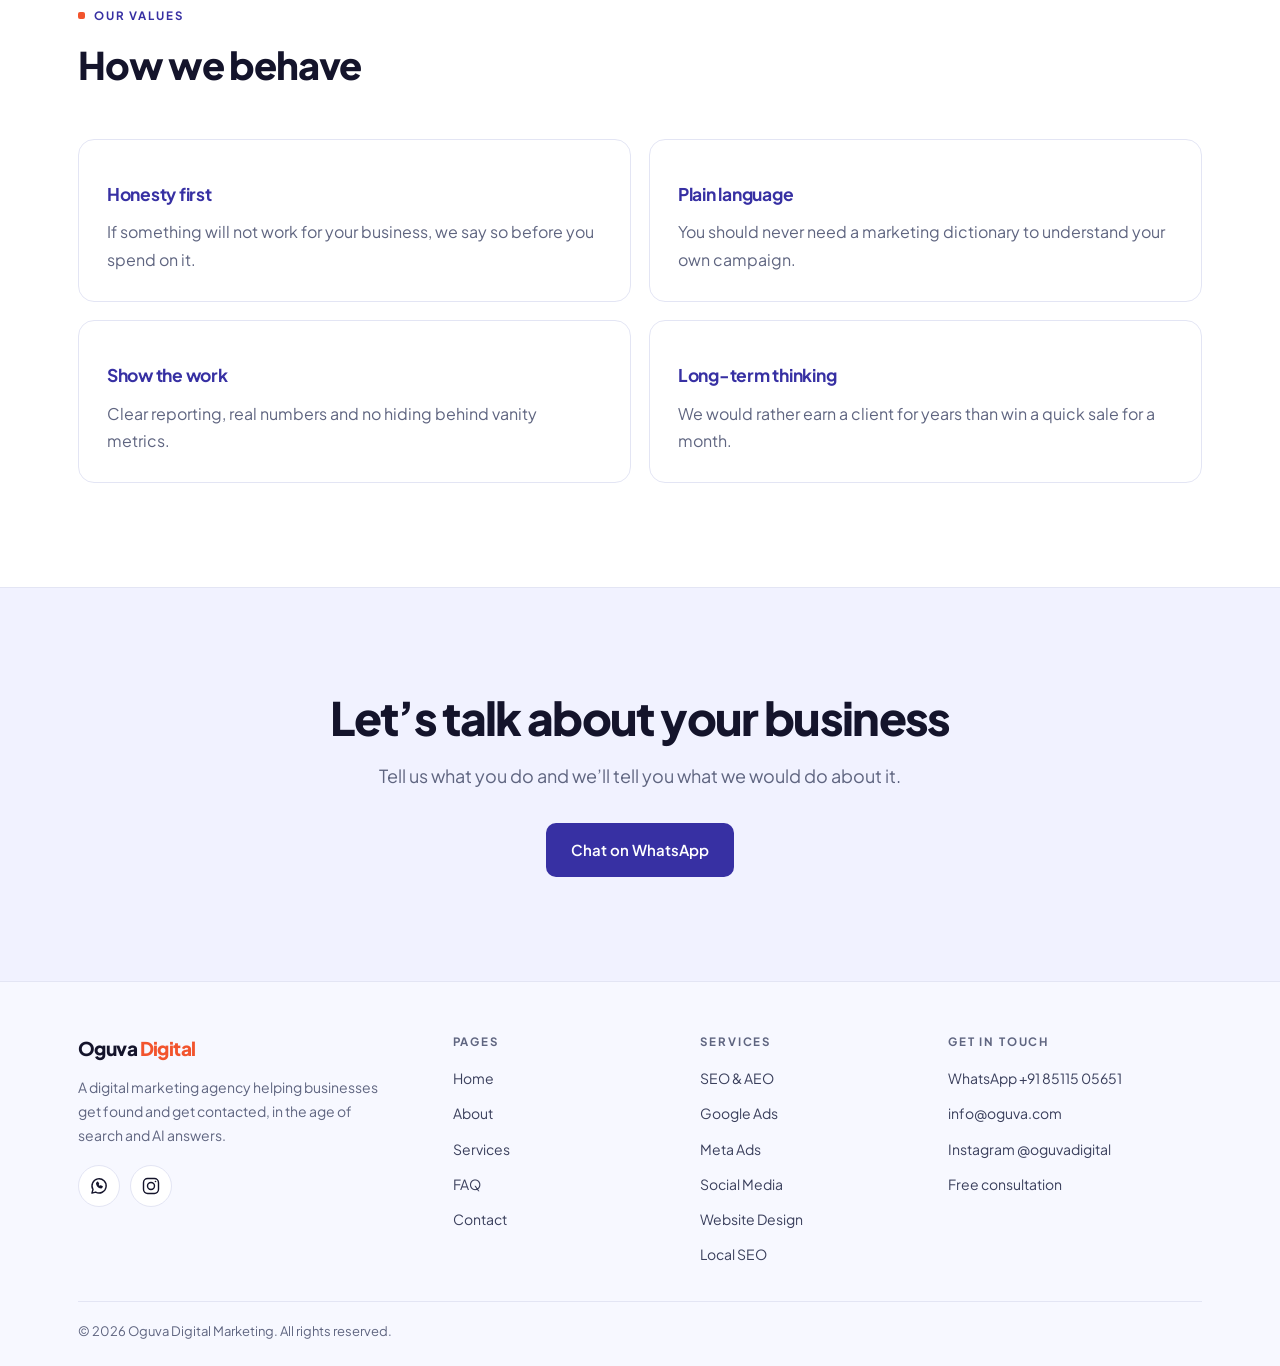
==== commit 63e51f29: "Speed: move CSS+font to one cached styles.css; nav: Pricing in place of Contact" ====
--- a/about.html
+++ b/about.html
@@ -31,277 +31,7 @@
 
 
 <script>document.documentElement.className += ' js';</script>
-<style>
-@font-face{font-family:'Plus Jakarta Sans';font-style:normal;font-weight:200 800;font-display:swap;src:url([data-uri]) format('woff2');}
-:root{
-  --green:#3730A3;        /* black - primary */
-  --green-2:#4F46E5;      /* hover */
-  --pista:#D6D9FF;        /* light grey accent */
-  --pista-soft:#EEF0FF;   /* grey tint */
-  --cream:#FFFFFF;        /* page background */
-  --cream-2:#F7F8FF;
-  --ink:#14142B;
-  --muted:#5F6580;
-  --line:#E3E5F4;
-  --coral:#F2542D;
-  --white:#FFFFFF;
-  --maxw:1180px;
-  --r:16px;
-  --shadow:0 18px 44px -30px rgba(40,34,140,.38);
-  color-scheme:light;
-}
-*{margin:0;padding:0;box-sizing:border-box}
-html{scroll-behavior:smooth;background:#FFFFFF;color-scheme:light}
-body{font-family:'Plus Jakarta Sans',system-ui,-apple-system,'Segoe UI',Roboto,sans-serif;color:var(--ink);background:var(--cream);line-height:1.7;-webkit-font-smoothing:antialiased;text-rendering:optimizeLegibility;overflow-x:hidden}
-img{max-width:100%;height:auto;display:block}
-a{color:inherit}
-.wrap{max-width:var(--maxw);margin:0 auto;padding:0 28px}
-.page{display:none}
-
-/* ---------- nav ---------- */
-.nav{position:sticky;top:0;z-index:60;background:var(--cream);border-bottom:1px solid var(--line);transition:box-shadow .3s}
-.nav.scrolled{box-shadow:0 10px 28px -26px rgba(55,48,163,.55)}
-.nav-in{display:flex;align-items:center;justify-content:space-between;height:68px;max-width:var(--maxw);margin:0 auto;padding:0 28px;gap:20px}
-.brand{font-weight:800;font-size:20px;letter-spacing:-.03em;color:var(--green);text-decoration:none;white-space:nowrap}
-.brand i{font-style:normal;color:var(--coral)}
-.links{display:flex;gap:32px;list-style:none;align-items:center}
-.links a{color:var(--ink);text-decoration:none;font-size:14.5px;font-weight:500;transition:color .2s;white-space:nowrap;position:relative}
-.links a:hover{color:var(--green)}
-.links a.active{color:var(--green);font-weight:700}
-.links a.active::after{content:"";position:absolute;left:0;right:0;bottom:-24px;height:2px;background:var(--green)}
-.m-cta{display:none}
-.burger{display:none}
-
-/* ---------- buttons ---------- */
-.btn{display:inline-flex;align-items:center;justify-content:center;gap:9px;padding:13px 24px;border-radius:10px;font-weight:600;font-size:15px;text-decoration:none;border:1px solid transparent;cursor:pointer;font-family:inherit;transition:background .2s,color .2s,border-color .2s,transform .2s,box-shadow .2s}
-.btn-primary{background:linear-gradient(135deg,#3730A3,#5646E8);color:#fff}
-.btn-primary:hover{background:linear-gradient(135deg,#4338CA,#6B5CF0);transform:translateY(-1px);box-shadow:0 14px 30px -18px rgba(55,48,163,.7)}
-.btn-ghost{background:var(--white);border-color:var(--line);color:var(--green)}
-.btn-ghost:hover{background:var(--pista-soft);border-color:var(--pista);transform:translateY(-1px)}
-.btn-light{background:var(--green);color:#fff}
-.btn-light:hover{background:var(--green-2);transform:translateY(-1px);box-shadow:0 14px 30px -18px rgba(0,0,0,.6)}
-.btns{display:flex;gap:12px;flex-wrap:wrap}
-
-/* ---------- hero ---------- */
-.hero{padding:82px 0 52px}
-.hero-grid{display:grid;grid-template-columns:1.04fr .96fr;gap:62px;align-items:center}
-.eyebrow{display:inline-flex;align-items:center;gap:9px;font-size:11.5px;font-weight:700;letter-spacing:.16em;text-transform:uppercase;color:var(--green);margin-bottom:18px}
-.eyebrow::before{content:"";width:7px;height:7px;border-radius:2px;background:var(--coral);display:block}
-h1.display{font-size:clamp(36px,5vw,60px);line-height:1.05;letter-spacing:-.036em;font-weight:800;color:var(--ink)}
-.hero p.lead{font-size:18px;color:var(--muted);max-width:520px;margin:22px 0 32px}
-.hero-photo{position:relative;padding:7px;border-radius:24px;background:var(--white);border:1px solid var(--line);box-shadow:var(--shadow);will-change:transform}
-.hero-photo img{width:100%;height:auto;border-radius:18px}
-
-/* ---------- trust strip ---------- */
-.strip{padding:0 0 8px}
-.strip-card{max-width:var(--maxw);margin:-36px auto 0;padding:0 28px;position:relative;z-index:5}
-.strip-row{display:grid;grid-template-columns:repeat(4,1fr);background:var(--white);border:1px solid var(--line);border-radius:var(--r);box-shadow:var(--shadow);overflow:hidden}
-.strip-row>div{padding:26px 20px;text-align:center;border-right:1px solid var(--line)}
-.strip-row>div:last-child{border-right:0}
-.strip-row b{display:block;font-size:23px;font-weight:800;letter-spacing:-.03em;color:var(--green)}
-.strip-row span{color:var(--muted);font-size:13.5px}
-.strip-note{max-width:var(--maxw);margin:16px auto 0;padding:0 28px;font-size:13px;color:var(--muted);text-align:center}
-
-/* ---------- sections ---------- */
-.section{padding:104px 0}
-.sec-head{max-width:720px;margin-bottom:52px}
-.sec-head.center{margin:0 auto 52px;text-align:center}
-.sec-head h2{font-size:clamp(26px,3.1vw,38px);line-height:1.14;letter-spacing:-.032em;font-weight:800;color:var(--ink)}
-.sec-head p{color:var(--muted);margin-top:14px;font-size:17px}
-.split{display:grid;grid-template-columns:.85fr 1.15fr;gap:54px}
-.split h2{font-size:clamp(25px,2.9vw,35px);line-height:1.15;letter-spacing:-.032em;font-weight:800;color:var(--ink)}
-
-/* ---------- service list ---------- */
-.svc-list{list-style:none;background:var(--white);border:1px solid var(--line);border-radius:var(--r);padding:4px 26px}
-.svc-list li{border-bottom:1px solid var(--line)}
-.svc-list li:last-child{border-bottom:0}
-.svc-list a{display:grid;grid-template-columns:200px 1fr;gap:22px;padding:20px 0;text-decoration:none;color:inherit;transition:padding-left .3s}
-.svc-list a:hover{padding-left:8px}
-.svc-list h3{font-size:16.5px;font-weight:700;letter-spacing:-.015em;color:var(--green)}
-.svc-list p{color:var(--muted);font-size:15.5px}
-
-/* ---------- service tabs (one service at a time) ---------- */
-.svc-tabs{display:flex;flex-wrap:wrap;gap:10px;margin-bottom:24px}
-.svc-tab{font-family:inherit;font-size:14.5px;font-weight:600;padding:11px 18px;border-radius:999px;border:1px solid var(--line);background:var(--white);color:var(--ink);cursor:pointer;transition:background .2s,color .2s,border-color .2s,transform .2s}
-.svc-tab:hover{background:var(--pista-soft);border-color:var(--pista);transform:translateY(-1px)}
-.svc-tab.active{background:var(--green);color:#fff;border-color:var(--green)}
-.svc-panel{display:none;background:var(--white);border:1px solid var(--line);border-radius:var(--r);padding:34px;box-shadow:var(--shadow)}
-.svc-panel.active{display:block;animation:panelIn .45s cubic-bezier(.2,.7,.2,1) both}
-@keyframes panelIn{from{opacity:0;transform:translateY(12px)}to{opacity:1;transform:none}}
-.svc-panel .n,.svc-block .n,.step .n,.block .k{display:inline-block;font-size:12px;font-weight:800;letter-spacing:.14em;color:var(--green);background:var(--pista);border-radius:7px;padding:4px 9px}
-.svc-panel h3{font-size:clamp(22px,2.5vw,29px);letter-spacing:-.03em;font-weight:800;margin:14px 0 12px;color:var(--green)}
-.svc-panel p{color:var(--muted);max-width:660px;font-size:17px}
-.svc-panel ul{list-style:none;display:grid;gap:12px;margin:22px 0 28px}
-.svc-panel li{border:1px solid var(--line);border-radius:12px;padding:16px 18px;background:#F7F8FF}
-.svc-panel li b{display:block;font-size:15.5px;font-weight:700;color:var(--ink);margin-bottom:5px}
-.svc-panel li span{color:var(--muted);font-size:14.5px;line-height:1.65}
-
-/* ---------- steps ---------- */
-.steps{display:grid;gap:12px}
-.step{display:grid;grid-template-columns:auto 1fr;gap:20px;padding:24px 26px;background:var(--white);border:1px solid var(--line);border-radius:var(--r);transition:box-shadow .3s,transform .3s,border-color .3s}
-.step:hover{box-shadow:var(--shadow);transform:translateY(-3px);border-color:var(--pista)}
-.step .n{padding-top:0;align-self:start}
-.step h3{font-size:18px;letter-spacing:-.018em;margin-bottom:5px;color:var(--green)}
-.step p{color:var(--muted)}
-
-/* ---------- blocks ---------- */
-.cols2{display:grid;grid-template-columns:1fr 1fr;gap:18px}
-.cols3{display:grid;grid-template-columns:repeat(3,1fr);gap:18px}
-.block{background:var(--white);border:1px solid var(--line);border-radius:var(--r);padding:28px;transition:box-shadow .3s,transform .3s,border-color .3s}
-.block:hover{box-shadow:var(--shadow);transform:translateY(-3px);border-color:var(--pista)}
-.block h3{font-size:17.5px;letter-spacing:-.015em;margin:12px 0 9px;color:var(--green)}
-.block p{color:var(--muted);font-size:16px}
-
-/* ---------- prose ---------- */
-.prose p{color:var(--ink);font-size:17.5px;margin-bottom:20px}
-.prose p:last-child{margin-bottom:0}
-.prose strong{color:var(--green)}
-
-/* ---------- founder ---------- */
-.founder{display:grid;grid-template-columns:220px 1fr;gap:40px;align-items:start;background:var(--white);border:1px solid var(--line);border-radius:var(--r);padding:34px;box-shadow:var(--shadow)}
-.founder-photo{width:100%;aspect-ratio:1/1;object-fit:cover;border-radius:14px;border:1px solid var(--line);display:block}
-.chip-link{display:inline-flex;align-items:center;gap:8px;margin-top:18px;padding:9px 16px;border:1px solid var(--line);border-radius:999px;text-decoration:none;font-size:14px;font-weight:600;color:var(--green);background:var(--cream);transition:.2s}
-.chip-link:hover{background:var(--pista-soft);border-color:var(--pista)}
-.chip-link svg{width:16px;height:16px;fill:currentColor}
-
-/* ---------- page header ---------- */
-.phead{padding:82px 0 58px}
-.phead h1{font-size:clamp(30px,4.1vw,50px);letter-spacing:-.036em;line-height:1.07;font-weight:800;color:var(--ink)}
-.phead p{color:var(--muted);font-size:18px;max-width:640px;margin-top:16px}
-
-/* ---------- faq ---------- */
-.faq{max-width:840px;display:grid;gap:12px}
-.q{background:var(--white);border:1px solid var(--line);border-radius:14px;padding:0 26px;transition:box-shadow .3s,border-color .3s}
-.q:hover{border-color:var(--pista)}
-.q.open{box-shadow:var(--shadow);border-color:var(--pista)}
-.q button{width:100%;background:none;border:0;font-family:inherit;font-size:17.5px;font-weight:700;color:var(--green);padding:22px 0;cursor:pointer;display:flex;justify-content:space-between;gap:20px;text-align:left;letter-spacing:-.018em}
-.q .pm{flex:0 0 auto;width:26px;height:26px;border-radius:50%;background:var(--pista);color:var(--green);display:grid;place-items:center;font-weight:700;font-size:17px;transition:transform .3s}
-.q.open .pm{transform:rotate(45deg)}
-.a{max-height:0;overflow:hidden;transition:max-height .38s cubic-bezier(.2,.7,.2,1)}
-.a p{padding:0 0 24px;color:var(--muted);max-width:680px}
-
-/* ---------- contact ---------- */
-.contact-grid{display:grid;grid-template-columns:.85fr 1.15fr;gap:54px;align-items:start}
-.contact-card{background:var(--white);border:1px solid var(--line);border-radius:var(--r);padding:34px;box-shadow:var(--shadow)}
-.cinfo{display:grid;gap:20px;margin-top:28px}
-.cinfo b{display:block;font-size:11.5px;letter-spacing:.16em;text-transform:uppercase;color:var(--muted);font-weight:700;margin-bottom:4px}
-.cinfo a{text-decoration:none;font-size:17px;font-weight:600;color:var(--green)}
-.cinfo a:hover{color:var(--green-2)}
-.form label{display:block;font-size:11.5px;font-weight:700;letter-spacing:.12em;text-transform:uppercase;color:var(--muted);margin:18px 0 7px}
-.form input,.form textarea{width:100%;padding:13px 15px;border:1px solid var(--line);border-radius:10px;font-size:16.5px;font-family:inherit;color:var(--ink);background:var(--cream);transition:border-color .2s,background .2s,box-shadow .2s}
-.form input:focus,.form textarea:focus{outline:none;border-color:var(--green);background:#fff;box-shadow:0 0 0 3px rgba(168,213,186,.45)}
-.form textarea{resize:vertical;min-height:96px}
-.form .btn{margin-top:26px;width:100%}
-.hp{position:absolute;left:-9999px;width:1px;height:1px;opacity:0}
-.note{font-size:13px;color:var(--muted);margin-top:13px}
-
-/* ---------- cta band ---------- */
-.band{background:#F1F2FF;color:var(--ink);padding:104px 0;text-align:center;border-top:1px solid var(--line)}
-.band h2{font-size:clamp(27px,3.7vw,46px);letter-spacing:-.036em;line-height:1.1;font-weight:800;max-width:760px;margin:0 auto 18px}
-.band p{color:var(--muted);font-size:18px;margin-bottom:32px}
-.band .btns{justify-content:center}
-
-/* ---------- footer ---------- */
-.footer{background:#F7F8FF;border-top:1px solid var(--line);color:var(--ink);padding:50px 0 24px}
-.fgrid{display:grid;grid-template-columns:1.6fr 1fr 1fr 1.2fr;gap:36px}
-.footer h4{font-size:11.5px;letter-spacing:.16em;text-transform:uppercase;color:var(--muted);margin-bottom:13px;font-weight:700}
-.footer ul{list-style:none;display:grid;gap:8px}
-.footer a{color:#3A3F5C;text-decoration:none;font-size:14px;transition:color .2s}
-.footer a:hover{color:var(--green)}
-.fbrand{font-weight:800;font-size:19px;letter-spacing:-.03em;margin-bottom:12px;color:var(--ink)}
-.fbrand i{font-style:normal;color:var(--coral)}
-.fabout{color:var(--muted);font-size:14px;max-width:300px}
-.fbot{border-top:1px solid var(--line);margin-top:34px;padding-top:18px;display:flex;justify-content:space-between;gap:14px;flex-wrap:wrap;color:var(--muted);font-size:13px}
-
-/* ---------- bottom tab bar ---------- */
-.tabbar{display:none}
-
-/* ---------- motion ---------- */
-.js .reveal{opacity:0;transform:translateY(20px);transition:opacity .8s cubic-bezier(.2,.7,.2,1),transform .8s cubic-bezier(.2,.7,.2,1)}
-.js .reveal.in{opacity:1;transform:none}
-.page-anim{animation:pageIn .5s cubic-bezier(.2,.7,.2,1) both}
-@keyframes pageIn{from{opacity:0;transform:translateY(10px)}to{opacity:1;transform:none}}
-@media (prefers-reduced-motion:reduce){
-  .js .reveal{opacity:1;transform:none;transition:none}
-  .page-anim{animation:none}
-  .svc-panel.active{animation:none}
-  html{scroll-behavior:auto}
-}
-
-/* ---------- responsive ---------- */
-@media (max-width:1000px){
-  .hero-grid{grid-template-columns:1fr;gap:44px}
-  .split,.contact-grid{grid-template-columns:1fr;gap:34px}
-  .cols3{grid-template-columns:1fr 1fr}
-  .fgrid{grid-template-columns:1fr 1fr}
-}
-@media (max-width:768px){
-  .hero{padding:54px 0 40px}
-  .section{padding:70px 0}
-  .band{padding:76px 0}
-  .cols2,.cols3{grid-template-columns:1fr}
-  .strip-row{grid-template-columns:1fr 1fr}
-  .strip-row>div:nth-child(2n){border-right:0}
-  .strip-row>div:nth-child(-n+2){border-bottom:1px solid var(--line)}
-  .svc-list{padding:2px 20px}
-  .svc-list a{grid-template-columns:1fr;gap:5px}
-  .svc-tab{font-size:13.5px;padding:9px 14px}
-  .svc-panel{padding:24px 20px}
-  .step{grid-template-columns:auto 1fr;gap:14px;padding:20px}
-  .founder{grid-template-columns:1fr;gap:24px;padding:24px 20px}
-  .founder-photo{max-width:180px}
-  .contact-card{padding:24px 20px}
-  .q{padding:0 20px}
-  .links{display:none}
-  .burger{display:none}
-  .nav .cta-btn{display:inline-flex;padding:9px 15px;font-size:13.5px}
-  .nav-in{height:60px}
-  .brand{font-size:18px}
-  body{padding-bottom:74px}
-  .tabbar{display:grid;grid-template-columns:repeat(5,1fr);position:fixed;left:0;right:0;bottom:0;z-index:70;background:var(--cream);border-top:1px solid var(--line);padding:7px 4px calc(7px + env(safe-area-inset-bottom))}
-  .tabbar a{display:flex;flex-direction:column;align-items:center;gap:3px;text-decoration:none;color:var(--muted);font-size:10px;font-weight:500;padding:3px 0;transition:color .2s}
-  .tabbar a.active{color:var(--green);font-weight:700}
-  .tabbar svg{width:23px;height:23px;stroke:currentColor;fill:none;stroke-width:1.7;stroke-linecap:round;stroke-linejoin:round;transition:stroke-width .2s}
-  .tabbar a.active svg{stroke-width:2.2}
-  .fgrid{grid-template-columns:1fr 1fr;gap:26px 18px}
-  .fgrid>div:first-child{grid-column:1/-1}
-  .fgrid>div:last-child{grid-column:1/-1}
-  .footer{padding:40px 0 20px}
-  .footer ul{gap:7px}
-  .fbot{margin-top:26px;padding-top:16px}
-}
-
-
-.vid-grid{display:grid;grid-template-columns:1fr auto;gap:64px;align-items:center}
-.vid-copy h2{font-size:clamp(26px,3.1vw,38px);line-height:1.14;letter-spacing:-.032em;font-weight:800;color:var(--ink);margin:14px 0}
-.vid-copy p{color:var(--muted);font-size:17px;margin-bottom:28px;max-width:440px}
-.vid-box{width:min(340px,100%);aspect-ratio:9/16;border-radius:32px;overflow:hidden;box-shadow:var(--shadow);border:1px solid var(--line);background:#14142B}
-.vid-box video{width:100%;height:100%;object-fit:cover;display:block}
-@media(max-width:860px){.vid-grid{grid-template-columns:1fr;gap:34px;justify-items:center;text-align:center}.vid-copy p{margin-left:auto;margin-right:auto}}
-#ai-btn{position:fixed;right:18px;bottom:22px;z-index:900;border:0;padding:0;background:none;cursor:pointer;line-height:0;border-radius:18px;box-shadow:0 16px 34px -14px rgba(55,48,163,.6);transition:transform .18s}
-#ai-btn:hover{transform:translateY(-2px)}#ai-btn svg{display:block;border-radius:16px}
-#ai-panel{position:fixed;right:20px;bottom:92px;z-index:901;width:min(390px,calc(100vw - 24px));height:min(580px,calc(100vh - 140px));background:#fff;border:1px solid var(--line);border-radius:24px;box-shadow:0 30px 80px -30px rgba(40,34,140,.5);display:none;flex-direction:column;overflow:hidden}
-#ai-panel.open{display:flex}
-.ai-h{padding:16px 18px;background:#F7F8FF;border-bottom:1px solid var(--line);display:flex;justify-content:space-between;align-items:center;font-weight:800}
-.ai-h small{display:block;font-weight:500;color:var(--muted);font-size:12px;margin-top:2px}
-.ai-h button{border:0;background:none;font-size:26px;cursor:pointer;color:var(--muted);line-height:1}
-#ai-log{flex:1;overflow:auto;padding:16px;display:flex;flex-direction:column;gap:10px}
-.ai-m{max-width:86%;padding:11px 14px;border-radius:16px;font-size:14.5px;line-height:1.5;white-space:pre-wrap}
-.ai-m.bot{background:#F1F2FF;align-self:flex-start;border-bottom-left-radius:4px}
-.ai-m.me{background:linear-gradient(135deg,#3730A3,#5646E8);color:#fff;align-self:flex-end;border-bottom-right-radius:4px}
-.ai-q{display:flex;flex-wrap:wrap;gap:8px}
-.ai-q button{border:1px solid var(--line);background:#fff;border-radius:999px;padding:8px 12px;font-family:inherit;font-weight:600;font-size:13px;color:var(--green);cursor:pointer}
-#ai-form{display:flex;gap:8px;padding:12px;border-top:1px solid var(--line)}
-#ai-in{flex:1;min-width:0;border:1px solid var(--line);border-radius:14px;padding:12px 14px;font-family:inherit;font-size:16px;outline:0}
-#ai-in:focus{border-color:var(--green-2)}
-#ai-form button{border:0;border-radius:14px;background:var(--green);color:#fff;padding:0 18px;font-family:inherit;font-weight:700;cursor:pointer}
-#ai-wa{padding:10px 12px 0}#ai-plan{width:100%;border:0;border-radius:14px;background:#25D366;color:#fff;font-family:inherit;font-weight:700;font-size:14px;padding:11px 12px;cursor:pointer}#ai-plan:hover{filter:brightness(.95)}.ai-n{font-size:11.5px;color:var(--muted);text-align:center;padding:0 12px 10px}
-@media(max-width:860px){#ai-btn{bottom:92px;right:16px}#ai-panel{right:12px;bottom:158px;height:min(560px,calc(100vh - 230px))}}
-.fsocial{display:flex;gap:10px;margin-top:18px}
-.fsocial a{width:42px;height:42px;border-radius:50%;border:1px solid var(--line);background:#fff;display:inline-flex;align-items:center;justify-content:center;color:var(--ink);transition:background .2s,color .2s,border-color .2s,transform .2s}
-.fsocial a:hover{background:var(--green);color:#fff;border-color:var(--green);transform:translateY(-2px)}
-.fsocial svg{width:20px;height:20px;fill:none;stroke:currentColor;stroke-width:1.7;stroke-linecap:round;stroke-linejoin:round}
-</style>
+<link rel="stylesheet" href="/styles.css">
 </head>
 <body data-cur="about">
     <nav class="nav" id="nav">
@@ -311,9 +41,8 @@
                 <li><a href="/" data-page="home">Home</a></li>
                 <li><a href="/about" data-page="about">About</a></li>
                 <li><a href="/services" data-page="services">Services</a></li>
-                <li><a href="/pricing">Pricing</a></li>
                 <li><a href="/faq" data-page="faq">FAQ</a></li>
-                <li><a href="/contact" data-page="contact">Contact</a></li>
+                <li><a href="/pricing" data-page="pricing">Pricing</a></li>
                 <li class="m-cta"><a href="https://wa.me/918511505651" target="_blank">Free Consultation</a></li>
             </ul>
             <a href="https://wa.me/918511505651" class="btn btn-primary cta-btn" target="_blank" style="padding:11px 20px;font-size:14px">Free Consultation</a>
--- a/styles.css
+++ b/styles.css
@@ -0,0 +1 @@
+@font-face{font-family:'Plus Jakarta Sans';font-style:normal;font-weight:200 800;font-display:swap;src:url([data-uri]) format('woff2');}:root{--green:#3730A3;--green-2:#4F46E5;--pista:#D6D9FF;--pista-soft:#EEF0FF;--cream:#FFFFFF;--cream-2:#F7F8FF;--ink:#14142B;--muted:#5F6580;--line:#E3E5F4;--coral:#F2542D;--white:#FFFFFF;--maxw:1180px;--r:16px;--shadow:0 18px 44px -30px rgba(40,34,140,.38);color-scheme:light;}*{margin:0;padding:0;box-sizing:border-box}html{scroll-behavior:smooth;background:#FFFFFF;color-scheme:light}body{font-family:'Plus Jakarta Sans',system-ui,-apple-system,'Segoe UI',Roboto,sans-serif;color:var(--ink);background:var(--cream);line-height:1.7;-webkit-font-smoothing:antialiased;text-rendering:optimizeLegibility;overflow-x:hidden}img{max-width:100%;height:auto;display:block}a{color:inherit}.wrap{max-width:var(--maxw);margin:0 auto;padding:0 28px}.page{display:none}.nav{position:sticky;top:0;z-index:60;background:var(--cream);border-bottom:1px solid var(--line);transition:box-shadow .3s}.nav.scrolled{box-shadow:0 10px 28px -26px rgba(55,48,163,.55)}.nav-in{display:flex;align-items:center;justify-content:space-between;height:68px;max-width:var(--maxw);margin:0 auto;padding:0 28px;gap:20px}.brand{font-weight:800;font-size:20px;letter-spacing:-.03em;color:var(--green);text-decoration:none;white-space:nowrap}.brand i{font-style:normal;color:var(--coral)}.links{display:flex;gap:32px;list-style:none;align-items:center}.links a{color:var(--ink);text-decoration:none;font-size:14.5px;font-weight:500;transition:color .2s;white-space:nowrap;position:relative}.links a:hover{color:var(--green)}.links a.active{color:var(--green);font-weight:700}.links a.active::after{content:"";position:absolute;left:0;right:0;bottom:-24px;height:2px;background:var(--green)}.m-cta{display:none}.burger{display:none}.btn{display:inline-flex;align-items:center;justify-content:center;gap:9px;padding:13px 24px;border-radius:10px;font-weight:600;font-size:15px;text-decoration:none;border:1px solid transparent;cursor:pointer;font-family:inherit;transition:background .2s,color .2s,border-color .2s,transform .2s,box-shadow .2s}.btn-primary{background:linear-gradient(135deg,#3730A3,#5646E8);color:#fff}.btn-primary:hover{background:linear-gradient(135deg,#4338CA,#6B5CF0);transform:translateY(-1px);box-shadow:0 14px 30px -18px rgba(55,48,163,.7)}.btn-ghost{background:var(--white);border-color:var(--line);color:var(--green)}.btn-ghost:hover{background:var(--pista-soft);border-color:var(--pista);transform:translateY(-1px)}.btn-light{background:var(--green);color:#fff}.btn-light:hover{background:var(--green-2);transform:translateY(-1px);box-shadow:0 14px 30px -18px rgba(0,0,0,.6)}.btns{display:flex;gap:12px;flex-wrap:wrap}.hero{padding:82px 0 52px}.hero-grid{display:grid;grid-template-columns:1.04fr .96fr;gap:62px;align-items:center}.eyebrow{display:inline-flex;align-items:center;gap:9px;font-size:11.5px;font-weight:700;letter-spacing:.16em;text-transform:uppercase;color:var(--green);margin-bottom:18px}.eyebrow::before{content:"";width:7px;height:7px;border-radius:2px;background:var(--coral);display:block}h1.display{font-size:clamp(36px,5vw,60px);line-height:1.05;letter-spacing:-.036em;font-weight:800;color:var(--ink)}.hero p.lead{font-size:18px;color:var(--muted);max-width:520px;margin:22px 0 32px}.hero-photo{position:relative;padding:7px;border-radius:24px;background:var(--white);border:1px solid var(--line);box-shadow:var(--shadow);will-change:transform}.hero-photo img{width:100%;height:auto;border-radius:18px}.strip{padding:0 0 8px}.strip-card{max-width:var(--maxw);margin:-36px auto 0;padding:0 28px;position:relative;z-index:5}.strip-row{display:grid;grid-template-columns:repeat(4,1fr);background:var(--white);border:1px solid var(--line);border-radius:var(--r);box-shadow:var(--shadow);overflow:hidden}.strip-row>div{padding:26px 20px;text-align:center;border-right:1px solid var(--line)}.strip-row>div:last-child{border-right:0}.strip-row b{display:block;font-size:23px;font-weight:800;letter-spacing:-.03em;color:var(--green)}.strip-row span{color:var(--muted);font-size:13.5px}.strip-note{max-width:var(--maxw);margin:16px auto 0;padding:0 28px;font-size:13px;color:var(--muted);text-align:center}.section{padding:104px 0}.sec-head{max-width:720px;margin-bottom:52px}.sec-head.center{margin:0 auto 52px;text-align:center}.sec-head h2{font-size:clamp(26px,3.1vw,38px);line-height:1.14;letter-spacing:-.032em;font-weight:800;color:var(--ink)}.sec-head p{color:var(--muted);margin-top:14px;font-size:17px}.split{display:grid;grid-template-columns:.85fr 1.15fr;gap:54px}.split h2{font-size:clamp(25px,2.9vw,35px);line-height:1.15;letter-spacing:-.032em;font-weight:800;color:var(--ink)}.svc-list{list-style:none;background:var(--white);border:1px solid var(--line);border-radius:var(--r);padding:4px 26px}.svc-list li{border-bottom:1px solid var(--line)}.svc-list li:last-child{border-bottom:0}.svc-list a{display:grid;grid-template-columns:200px 1fr;gap:22px;padding:20px 0;text-decoration:none;color:inherit;transition:padding-left .3s}.svc-list a:hover{padding-left:8px}.svc-list h3{font-size:16.5px;font-weight:700;letter-spacing:-.015em;color:var(--green)}.svc-list p{color:var(--muted);font-size:15.5px}.svc-tabs{display:flex;flex-wrap:wrap;gap:10px;margin-bottom:24px}.svc-tab{font-family:inherit;font-size:14.5px;font-weight:600;padding:11px 18px;border-radius:999px;border:1px solid var(--line);background:var(--white);color:var(--ink);cursor:pointer;transition:background .2s,color .2s,border-color .2s,transform .2s}.svc-tab:hover{background:var(--pista-soft);border-color:var(--pista);transform:translateY(-1px)}.svc-tab.active{background:var(--green);color:#fff;border-color:var(--green)}.svc-panel{display:none;background:var(--white);border:1px solid var(--line);border-radius:var(--r);padding:34px;box-shadow:var(--shadow)}.svc-panel.active{display:block;animation:panelIn .45s cubic-bezier(.2,.7,.2,1) both}@keyframes panelIn{from{opacity:0;transform:translateY(12px)}to{opacity:1;transform:none}}.svc-panel .n,.svc-block .n,.step .n,.block .k{display:inline-block;font-size:12px;font-weight:800;letter-spacing:.14em;color:var(--green);background:var(--pista);border-radius:7px;padding:4px 9px}.svc-panel h3{font-size:clamp(22px,2.5vw,29px);letter-spacing:-.03em;font-weight:800;margin:14px 0 12px;color:var(--green)}.svc-panel p{color:var(--muted);max-width:660px;font-size:17px}.svc-panel ul{list-style:none;display:grid;gap:12px;margin:22px 0 28px}.svc-panel li{border:1px solid var(--line);border-radius:12px;padding:16px 18px;background:#F7F8FF}.svc-panel li b{display:block;font-size:15.5px;font-weight:700;color:var(--ink);margin-bottom:5px}.svc-panel li span{color:var(--muted);font-size:14.5px;line-height:1.65}.steps{display:grid;gap:12px}.step{display:grid;grid-template-columns:auto 1fr;gap:20px;padding:24px 26px;background:var(--white);border:1px solid var(--line);border-radius:var(--r);transition:box-shadow .3s,transform .3s,border-color .3s}.step:hover{box-shadow:var(--shadow);transform:translateY(-3px);border-color:var(--pista)}.step .n{padding-top:0;align-self:start}.step h3{font-size:18px;letter-spacing:-.018em;margin-bottom:5px;color:var(--green)}.step p{color:var(--muted)}.cols2{display:grid;grid-template-columns:1fr 1fr;gap:18px}.cols3{display:grid;grid-template-columns:repeat(3,1fr);gap:18px}.block{background:var(--white);border:1px solid var(--line);border-radius:var(--r);padding:28px;transition:box-shadow .3s,transform .3s,border-color .3s}.block:hover{box-shadow:var(--shadow);transform:translateY(-3px);border-color:var(--pista)}.block h3{font-size:17.5px;letter-spacing:-.015em;margin:12px 0 9px;color:var(--green)}.block p{color:var(--muted);font-size:16px}.prose p{color:var(--ink);font-size:17.5px;margin-bottom:20px}.prose p:last-child{margin-bottom:0}.prose strong{color:var(--green)}.founder{display:grid;grid-template-columns:220px 1fr;gap:40px;align-items:start;background:var(--white);border:1px solid var(--line);border-radius:var(--r);padding:34px;box-shadow:var(--shadow)}.founder-photo{width:100%;aspect-ratio:1/1;object-fit:cover;border-radius:14px;border:1px solid var(--line);display:block}.chip-link{display:inline-flex;align-items:center;gap:8px;margin-top:18px;padding:9px 16px;border:1px solid var(--line);border-radius:999px;text-decoration:none;font-size:14px;font-weight:600;color:var(--green);background:var(--cream);transition:.2s}.chip-link:hover{background:var(--pista-soft);border-color:var(--pista)}.chip-link svg{width:16px;height:16px;fill:currentColor}.phead{padding:82px 0 58px}.phead h1{font-size:clamp(30px,4.1vw,50px);letter-spacing:-.036em;line-height:1.07;font-weight:800;color:var(--ink)}.phead p{color:var(--muted);font-size:18px;max-width:640px;margin-top:16px}.faq{max-width:840px;display:grid;gap:12px}.q{background:var(--white);border:1px solid var(--line);border-radius:14px;padding:0 26px;transition:box-shadow .3s,border-color .3s}.q:hover{border-color:var(--pista)}.q.open{box-shadow:var(--shadow);border-color:var(--pista)}.q button{width:100%;background:none;border:0;font-family:inherit;font-size:17.5px;font-weight:700;color:var(--green);padding:22px 0;cursor:pointer;display:flex;justify-content:space-between;gap:20px;text-align:left;letter-spacing:-.018em}.q .pm{flex:0 0 auto;width:26px;height:26px;border-radius:50%;background:var(--pista);color:var(--green);display:grid;place-items:center;font-weight:700;font-size:17px;transition:transform .3s}.q.open .pm{transform:rotate(45deg)}.a{max-height:0;overflow:hidden;transition:max-height .38s cubic-bezier(.2,.7,.2,1)}.a p{padding:0 0 24px;color:var(--muted);max-width:680px}.contact-grid{display:grid;grid-template-columns:.85fr 1.15fr;gap:54px;align-items:start}.contact-card{background:var(--white);border:1px solid var(--line);border-radius:var(--r);padding:34px;box-shadow:var(--shadow)}.cinfo{display:grid;gap:20px;margin-top:28px}.cinfo b{display:block;font-size:11.5px;letter-spacing:.16em;text-transform:uppercase;color:var(--muted);font-weight:700;margin-bottom:4px}.cinfo a{text-decoration:none;font-size:17px;font-weight:600;color:var(--green)}.cinfo a:hover{color:var(--green-2)}.form label{display:block;font-size:11.5px;font-weight:700;letter-spacing:.12em;text-transform:uppercase;color:var(--muted);margin:18px 0 7px}.form input,.form textarea{width:100%;padding:13px 15px;border:1px solid var(--line);border-radius:10px;font-size:16.5px;font-family:inherit;color:var(--ink);background:var(--cream);transition:border-color .2s,background .2s,box-shadow .2s}.form input:focus,.form textarea:focus{outline:none;border-color:var(--green);background:#fff;box-shadow:0 0 0 3px rgba(168,213,186,.45)}.form textarea{resize:vertical;min-height:96px}.form .btn{margin-top:26px;width:100%}.hp{position:absolute;left:-9999px;width:1px;height:1px;opacity:0}.note{font-size:13px;color:var(--muted);margin-top:13px}.band{background:#F1F2FF;color:var(--ink);padding:104px 0;text-align:center;border-top:1px solid var(--line)}.band h2{font-size:clamp(27px,3.7vw,46px);letter-spacing:-.036em;line-height:1.1;font-weight:800;max-width:760px;margin:0 auto 18px}.band p{color:var(--muted);font-size:18px;margin-bottom:32px}.band .btns{justify-content:center}.footer{background:#F7F8FF;border-top:1px solid var(--line);color:var(--ink);padding:50px 0 24px}.fgrid{display:grid;grid-template-columns:1.6fr 1fr 1fr 1.2fr;gap:36px}.footer h4{font-size:11.5px;letter-spacing:.16em;text-transform:uppercase;color:var(--muted);margin-bottom:13px;font-weight:700}.footer ul{list-style:none;display:grid;gap:8px}.footer a{color:#3A3F5C;text-decoration:none;font-size:14px;transition:color .2s}.footer a:hover{color:var(--green)}.fbrand{font-weight:800;font-size:19px;letter-spacing:-.03em;margin-bottom:12px;color:var(--ink)}.fbrand i{font-style:normal;color:var(--coral)}.fabout{color:var(--muted);font-size:14px;max-width:300px}.fbot{border-top:1px solid var(--line);margin-top:34px;padding-top:18px;display:flex;justify-content:space-between;gap:14px;flex-wrap:wrap;color:var(--muted);font-size:13px}.tabbar{display:none}.js .reveal{opacity:0;transform:translateY(20px);transition:opacity .8s cubic-bezier(.2,.7,.2,1),transform .8s cubic-bezier(.2,.7,.2,1)}.js .reveal.in{opacity:1;transform:none}.page-anim{animation:pageIn .5s cubic-bezier(.2,.7,.2,1) both}@keyframes pageIn{from{opacity:0;transform:translateY(10px)}to{opacity:1;transform:none}}@media (prefers-reduced-motion:reduce){.js .reveal{opacity:1;transform:none;transition:none}.page-anim{animation:none}.svc-panel.active{animation:none}html{scroll-behavior:auto}}@media (max-width:1000px){.hero-grid{grid-template-columns:1fr;gap:44px}.split,.contact-grid{grid-template-columns:1fr;gap:34px}.cols3{grid-template-columns:1fr 1fr}.fgrid{grid-template-columns:1fr 1fr}}@media (max-width:768px){.hero{padding:54px 0 40px}.section{padding:70px 0}.band{padding:76px 0}.cols2,.cols3{grid-template-columns:1fr}.strip-row{grid-template-columns:1fr 1fr}.strip-row>div:nth-child(2n){border-right:0}.strip-row>div:nth-child(-n+2){border-bottom:1px solid var(--line)}.svc-list{padding:2px 20px}.svc-list a{grid-template-columns:1fr;gap:5px}.svc-tab{font-size:13.5px;padding:9px 14px}.svc-panel{padding:24px 20px}.step{grid-template-columns:auto 1fr;gap:14px;padding:20px}.founder{grid-template-columns:1fr;gap:24px;padding:24px 20px}.founder-photo{max-width:180px}.contact-card{padding:24px 20px}.q{padding:0 20px}.links{display:none}.burger{display:none}.nav .cta-btn{display:inline-flex;padding:9px 15px;font-size:13.5px}.nav-in{height:60px}.brand{font-size:18px}body{padding-bottom:74px}.tabbar{display:grid;grid-template-columns:repeat(5,1fr);position:fixed;left:0;right:0;bottom:0;z-index:70;background:var(--cream);border-top:1px solid var(--line);padding:7px 4px calc(7px + env(safe-area-inset-bottom))}.tabbar a{display:flex;flex-direction:column;align-items:center;gap:3px;text-decoration:none;color:var(--muted);font-size:10px;font-weight:500;padding:3px 0;transition:color .2s}.tabbar a.active{color:var(--green);font-weight:700}.tabbar svg{width:23px;height:23px;stroke:currentColor;fill:none;stroke-width:1.7;stroke-linecap:round;stroke-linejoin:round;transition:stroke-width .2s}.tabbar a.active svg{stroke-width:2.2}.fgrid{grid-template-columns:1fr 1fr;gap:26px 18px}.fgrid>div:first-child{grid-column:1/-1}.fgrid>div:last-child{grid-column:1/-1}.footer{padding:40px 0 20px}.footer ul{gap:7px}.fbot{margin-top:26px;padding-top:16px}}.vid-grid{display:grid;grid-template-columns:1fr auto;gap:64px;align-items:center}.vid-copy h2{font-size:clamp(26px,3.1vw,38px);line-height:1.14;letter-spacing:-.032em;font-weight:800;color:var(--ink);margin:14px 0}.vid-copy p{color:var(--muted);font-size:17px;margin-bottom:28px;max-width:440px}.vid-box{width:min(340px,100%);aspect-ratio:9/16;border-radius:32px;overflow:hidden;box-shadow:var(--shadow);border:1px solid var(--line);background:#14142B}.vid-box video{width:100%;height:100%;object-fit:cover;display:block}@media(max-width:860px){.vid-grid{grid-template-columns:1fr;gap:34px;justify-items:center;text-align:center}.vid-copy p{margin-left:auto;margin-right:auto}}#ai-btn{position:fixed;right:18px;bottom:22px;z-index:900;border:0;padding:0;background:none;cursor:pointer;line-height:0;border-radius:18px;box-shadow:0 16px 34px -14px rgba(55,48,163,.6);transition:transform .18s}#ai-btn:hover{transform:translateY(-2px)}#ai-btn svg{display:block;border-radius:16px}#ai-panel{position:fixed;right:20px;bottom:92px;z-index:901;width:min(390px,calc(100vw - 24px));height:min(580px,calc(100vh - 140px));background:#fff;border:1px solid var(--line);border-radius:24px;box-shadow:0 30px 80px -30px rgba(40,34,140,.5);display:none;flex-direction:column;overflow:hidden}#ai-panel.open{display:flex}.ai-h{padding:16px 18px;background:#F7F8FF;border-bottom:1px solid var(--line);display:flex;justify-content:space-between;align-items:center;font-weight:800}.ai-h small{display:block;font-weight:500;color:var(--muted);font-size:12px;margin-top:2px}.ai-h button{border:0;background:none;font-size:26px;cursor:pointer;color:var(--muted);line-height:1}#ai-log{flex:1;overflow:auto;padding:16px;display:flex;flex-direction:column;gap:10px}.ai-m{max-width:86%;padding:11px 14px;border-radius:16px;font-size:14.5px;line-height:1.5;white-space:pre-wrap}.ai-m.bot{background:#F1F2FF;align-self:flex-start;border-bottom-left-radius:4px}.ai-m.me{background:linear-gradient(135deg,#3730A3,#5646E8);color:#fff;align-self:flex-end;border-bottom-right-radius:4px}.ai-q{display:flex;flex-wrap:wrap;gap:8px}.ai-q button{border:1px solid var(--line);background:#fff;border-radius:999px;padding:8px 12px;font-family:inherit;font-weight:600;font-size:13px;color:var(--green);cursor:pointer}#ai-form{display:flex;gap:8px;padding:12px;border-top:1px solid var(--line)}#ai-in{flex:1;min-width:0;border:1px solid var(--line);border-radius:14px;padding:12px 14px;font-family:inherit;font-size:16px;outline:0}#ai-in:focus{border-color:var(--green-2)}#ai-form button{border:0;border-radius:14px;background:var(--green);color:#fff;padding:0 18px;font-family:inherit;font-weight:700;cursor:pointer}#ai-wa{padding:10px 12px 0}#ai-plan{width:100%;border:0;border-radius:14px;background:#25D366;color:#fff;font-family:inherit;font-weight:700;font-size:14px;padding:11px 12px;cursor:pointer}#ai-plan:hover{filter:brightness(.95)}.ai-n{font-size:11.5px;color:var(--muted);text-align:center;padding:0 12px 10px}@media(max-width:860px){#ai-btn{bottom:92px;right:16px}#ai-panel{right:12px;bottom:158px;height:min(560px,calc(100vh - 230px))}}.fsocial{display:flex;gap:10px;margin-top:18px}.fsocial a{width:42px;height:42px;border-radius:50%;border:1px solid var(--line);background:#fff;display:inline-flex;align-items:center;justify-content:center;color:var(--ink);transition:background .2s,color .2s,border-color .2s,transform .2s}.fsocial a:hover{background:var(--green);color:#fff;border-color:var(--green);transform:translateY(-2px)}.fsocial svg{width:20px;height:20px;fill:none;stroke:currentColor;stroke-width:1.7;stroke-linecap:round;stroke-linejoin:round}.plans{display:grid;grid-template-columns:repeat(3,1fr);gap:22px;align-items:stretch}@media(max-width:980px){.plans{grid-template-columns:1fr}}.plan{background:var(--white);border:1px solid var(--line);border-radius:var(--r);padding:30px 26px;display:flex;flex-direction:column;box-shadow:var(--shadow)}.plan.pop{border:2px solid var(--green);position:relative}.plan.pop:after{content:"Most popular";position:absolute;top:-13px;left:26px;background:var(--green);color:#fff;font-size:11.5px;font-weight:700;letter-spacing:.06em;padding:5px 12px;border-radius:999px}.plan h3{font-size:20px;margin:0 0 6px}.plan .amt{font-size:38px;font-weight:800;letter-spacing:-.03em;color:var(--ink);line-height:1.1}.plan .amt small{font-size:14px;font-weight:600;color:var(--muted)}.plan .pdesc{color:var(--muted);font-size:14.5px;margin:8px 0 18px}.plan ul{list-style:none;padding:0;margin:0 0 24px;display:flex;flex-direction:column;gap:11px}.plan li{display:flex;gap:10px;font-size:15px;color:var(--ink)}.plan li b{color:var(--green);flex:0 0 auto}.plan .btn{justify-content:center;margin-top:auto}.plan-note{color:var(--muted);font-size:13.5px;margin-top:24px;text-align:center;max-width:820px;margin-left:auto;margin-right:auto}.plan-note a{color:var(--green);font-weight:600}
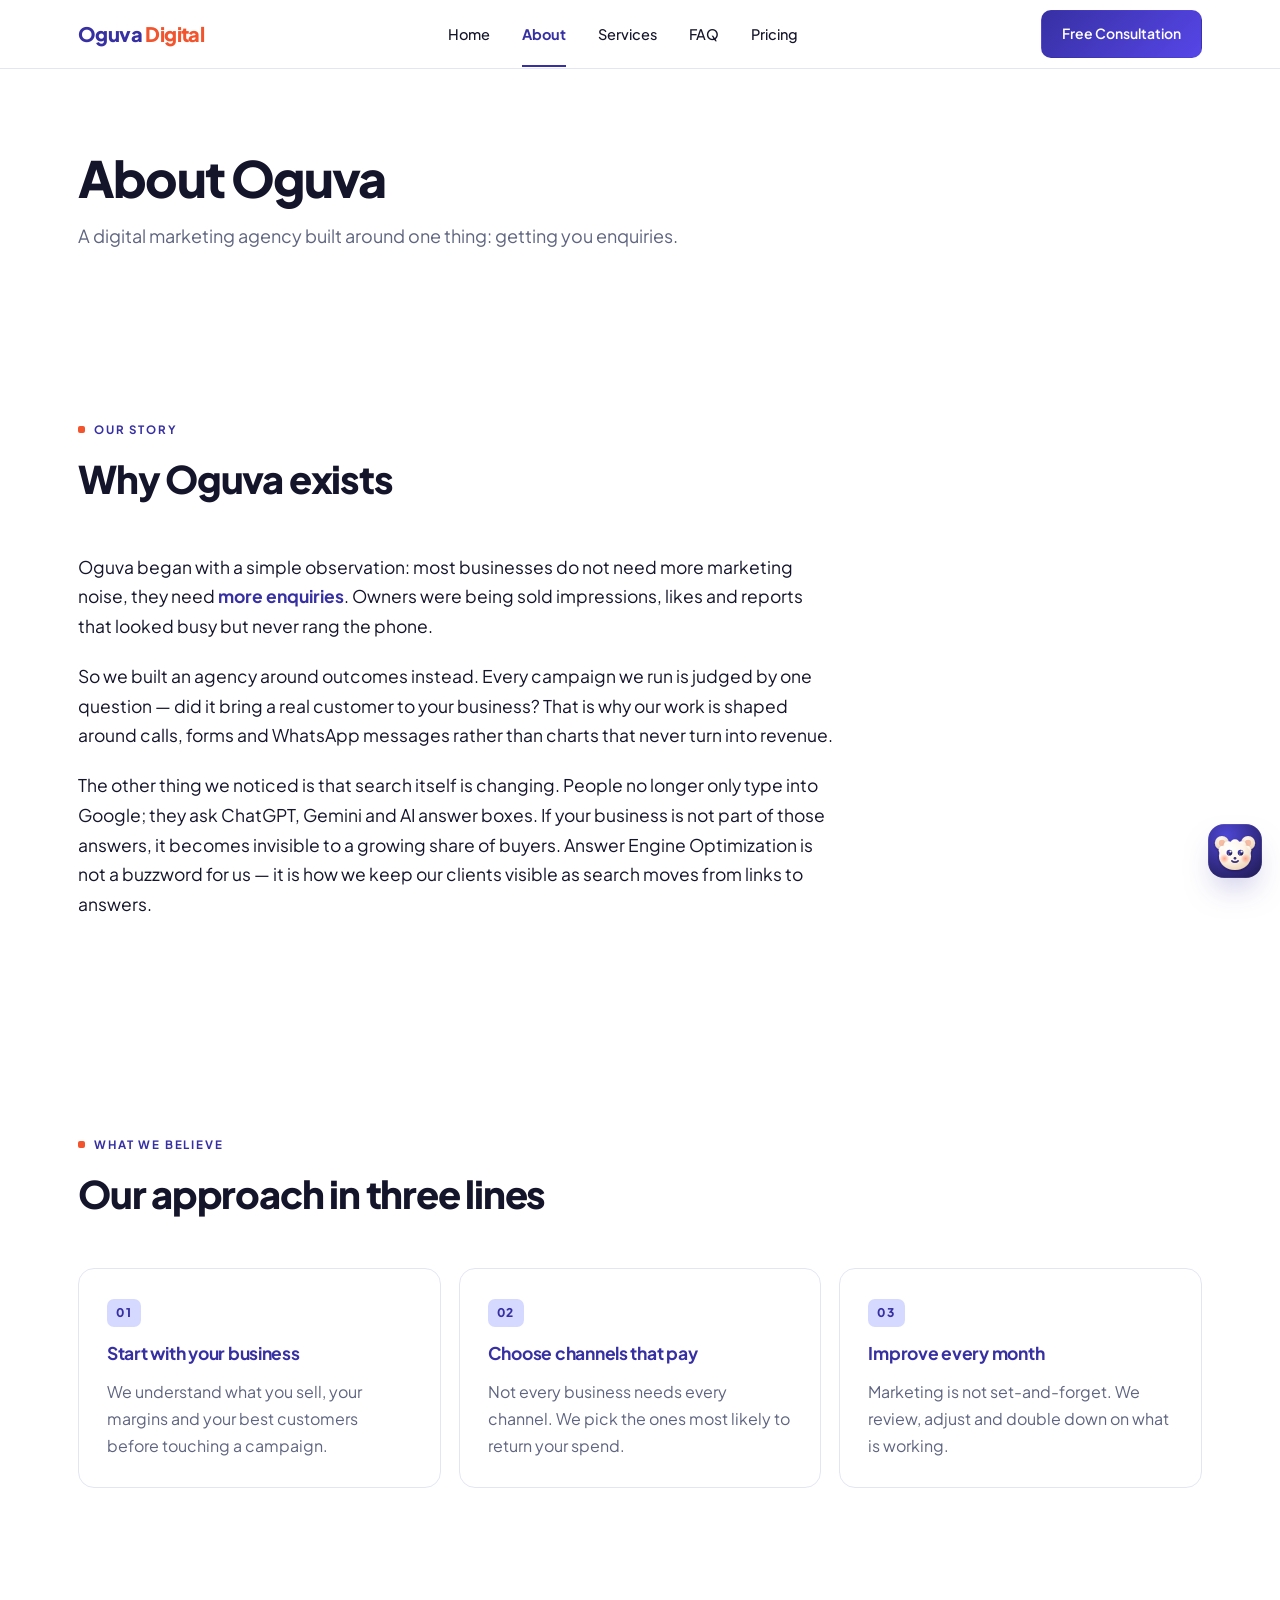
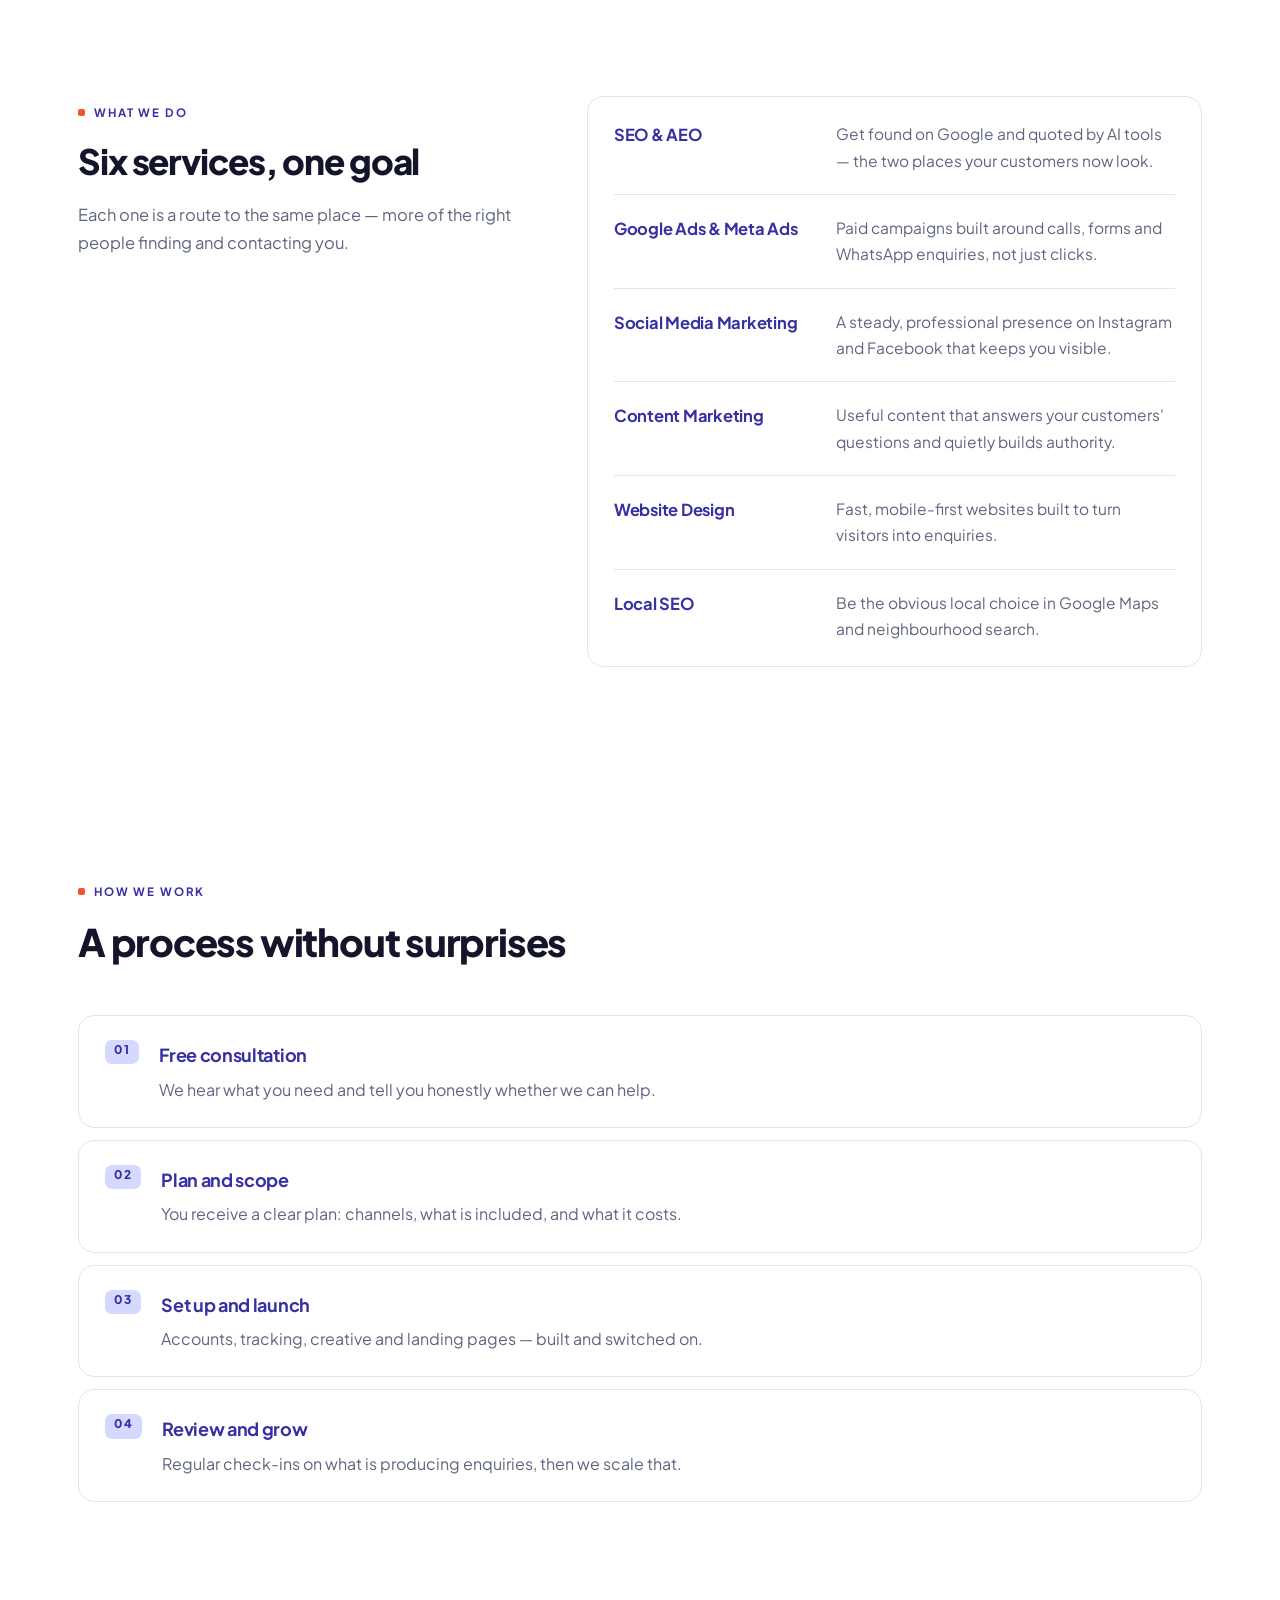
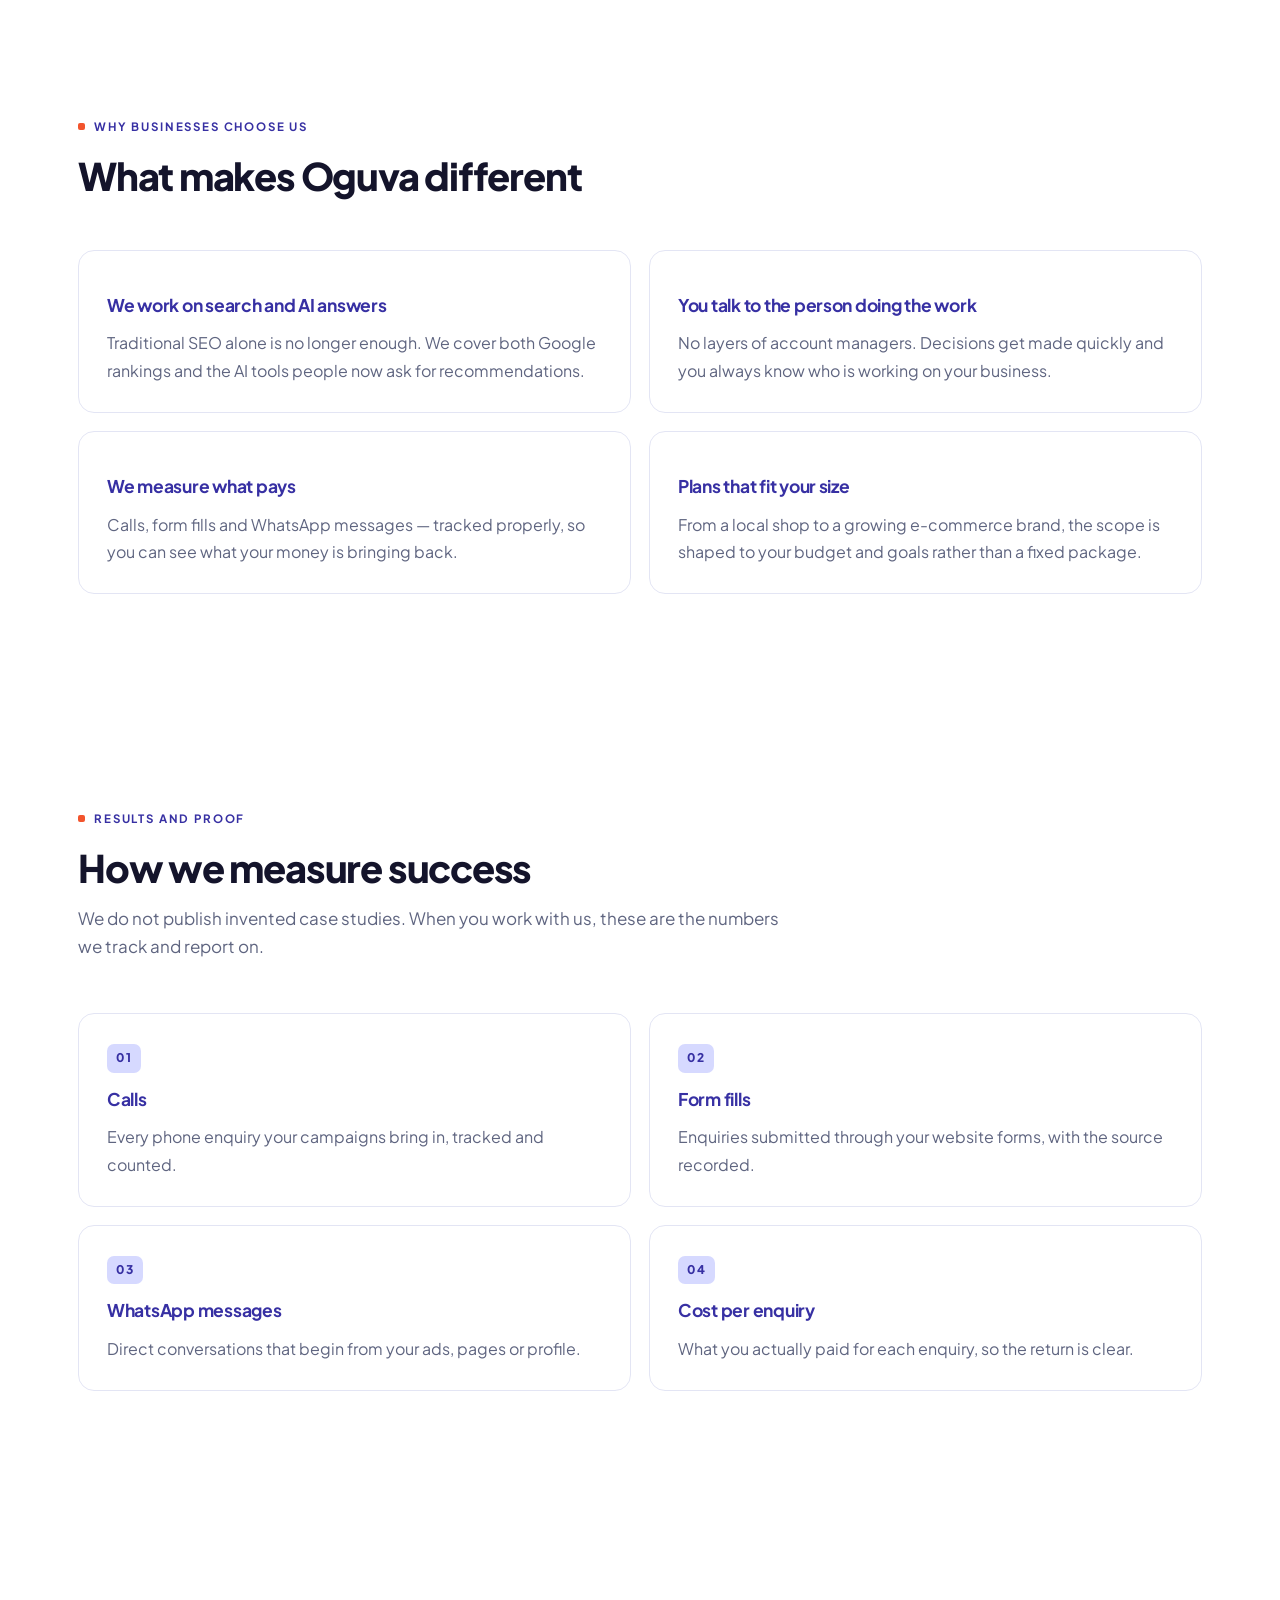
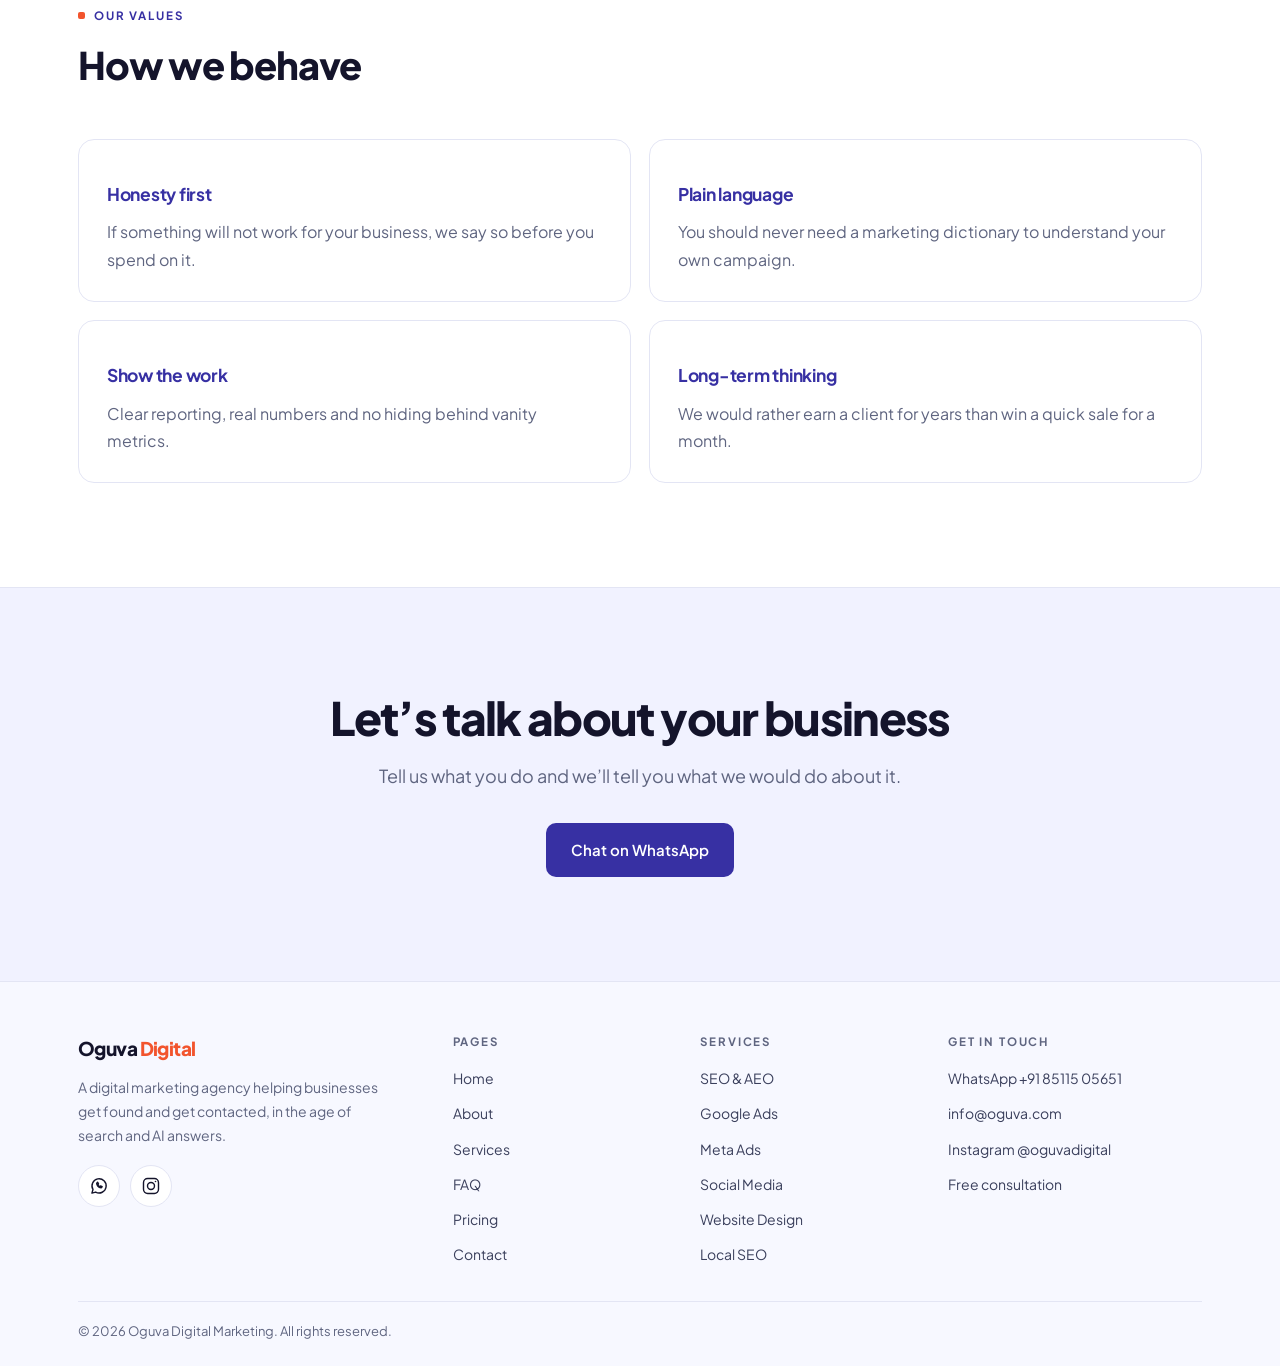
==== commit 3a5cc186: "Add Pricing to the footer links (internal linking for discovery)" ====
--- a/about.html
+++ b/about.html
@@ -172,6 +172,7 @@
                         <li><a href="/about" data-page="about">About</a></li>
                         <li><a href="/services" data-page="services">Services</a></li>
                         <li><a href="/faq" data-page="faq">FAQ</a></li>
+                        <li><a href="/pricing" data-page="pricing">Pricing</a></li>
                         <li><a href="/contact" data-page="contact">Contact</a></li>
                     </ul>
                 </div>
